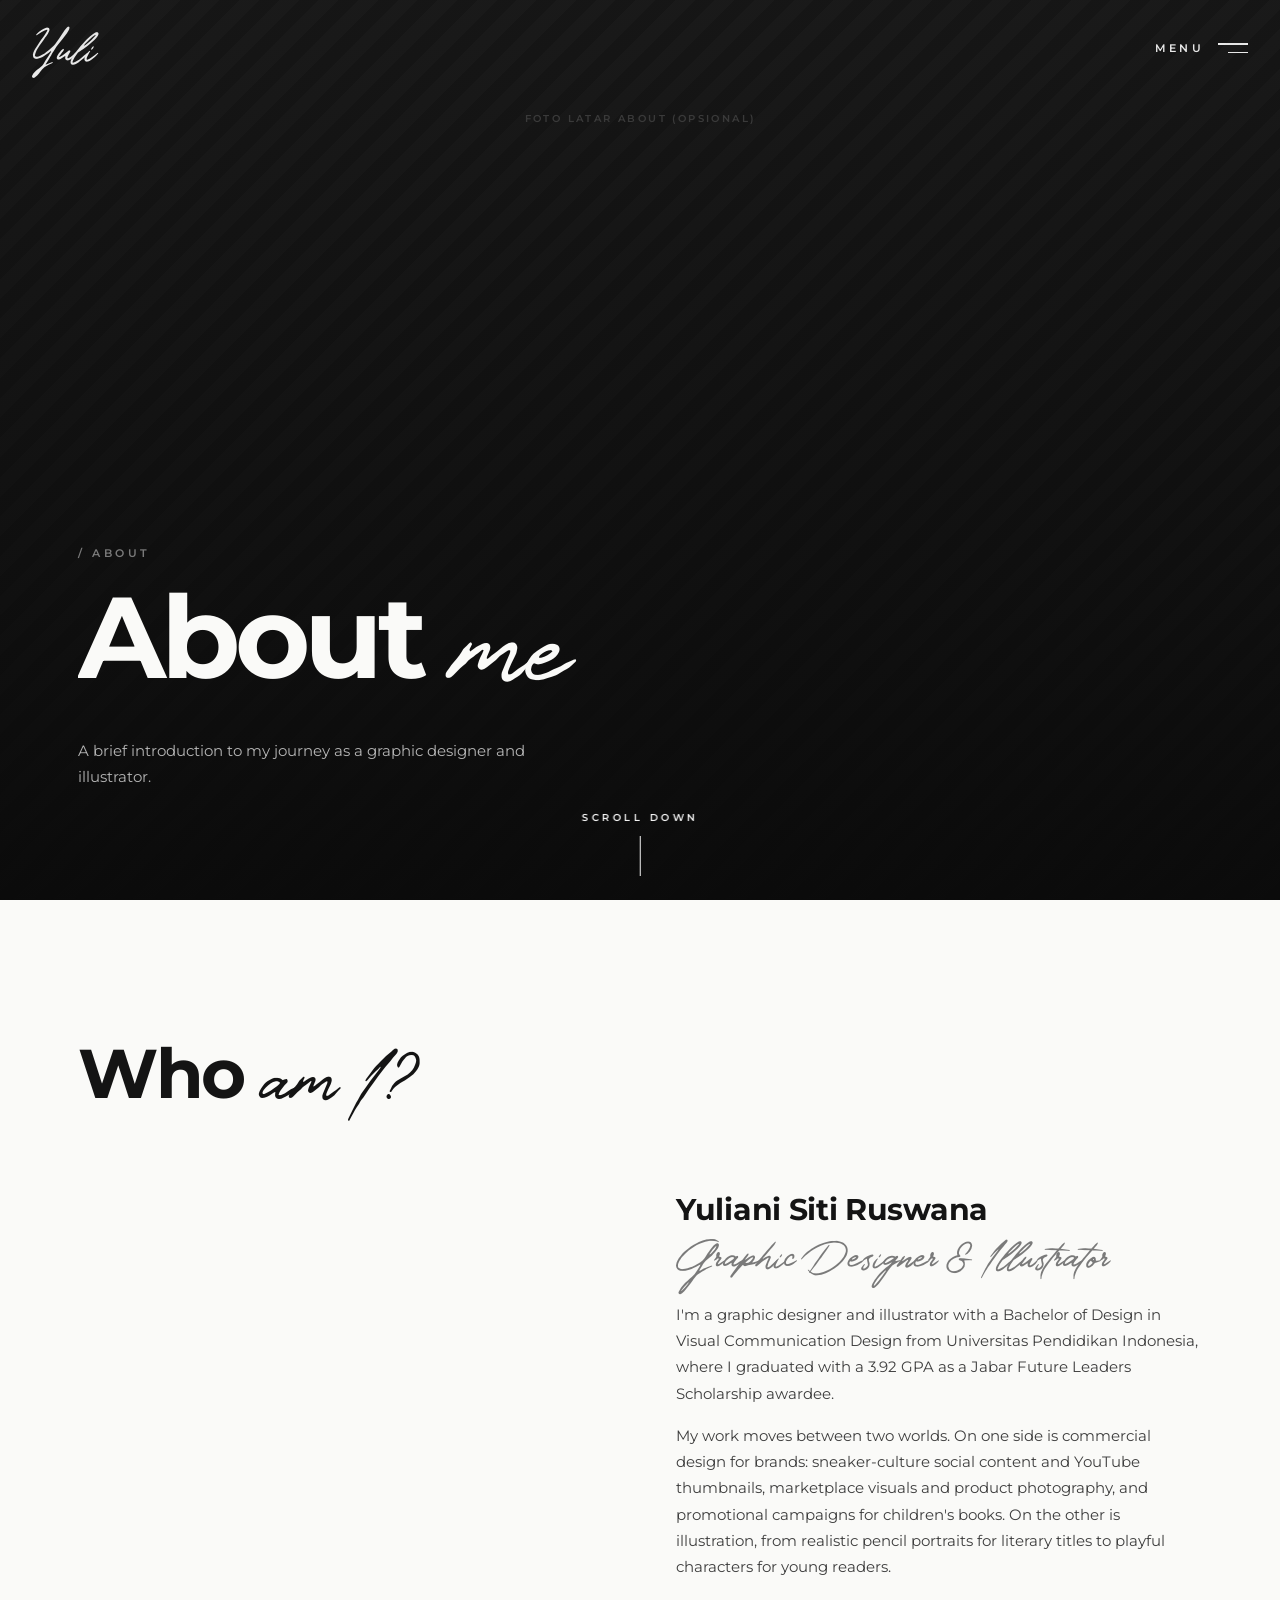
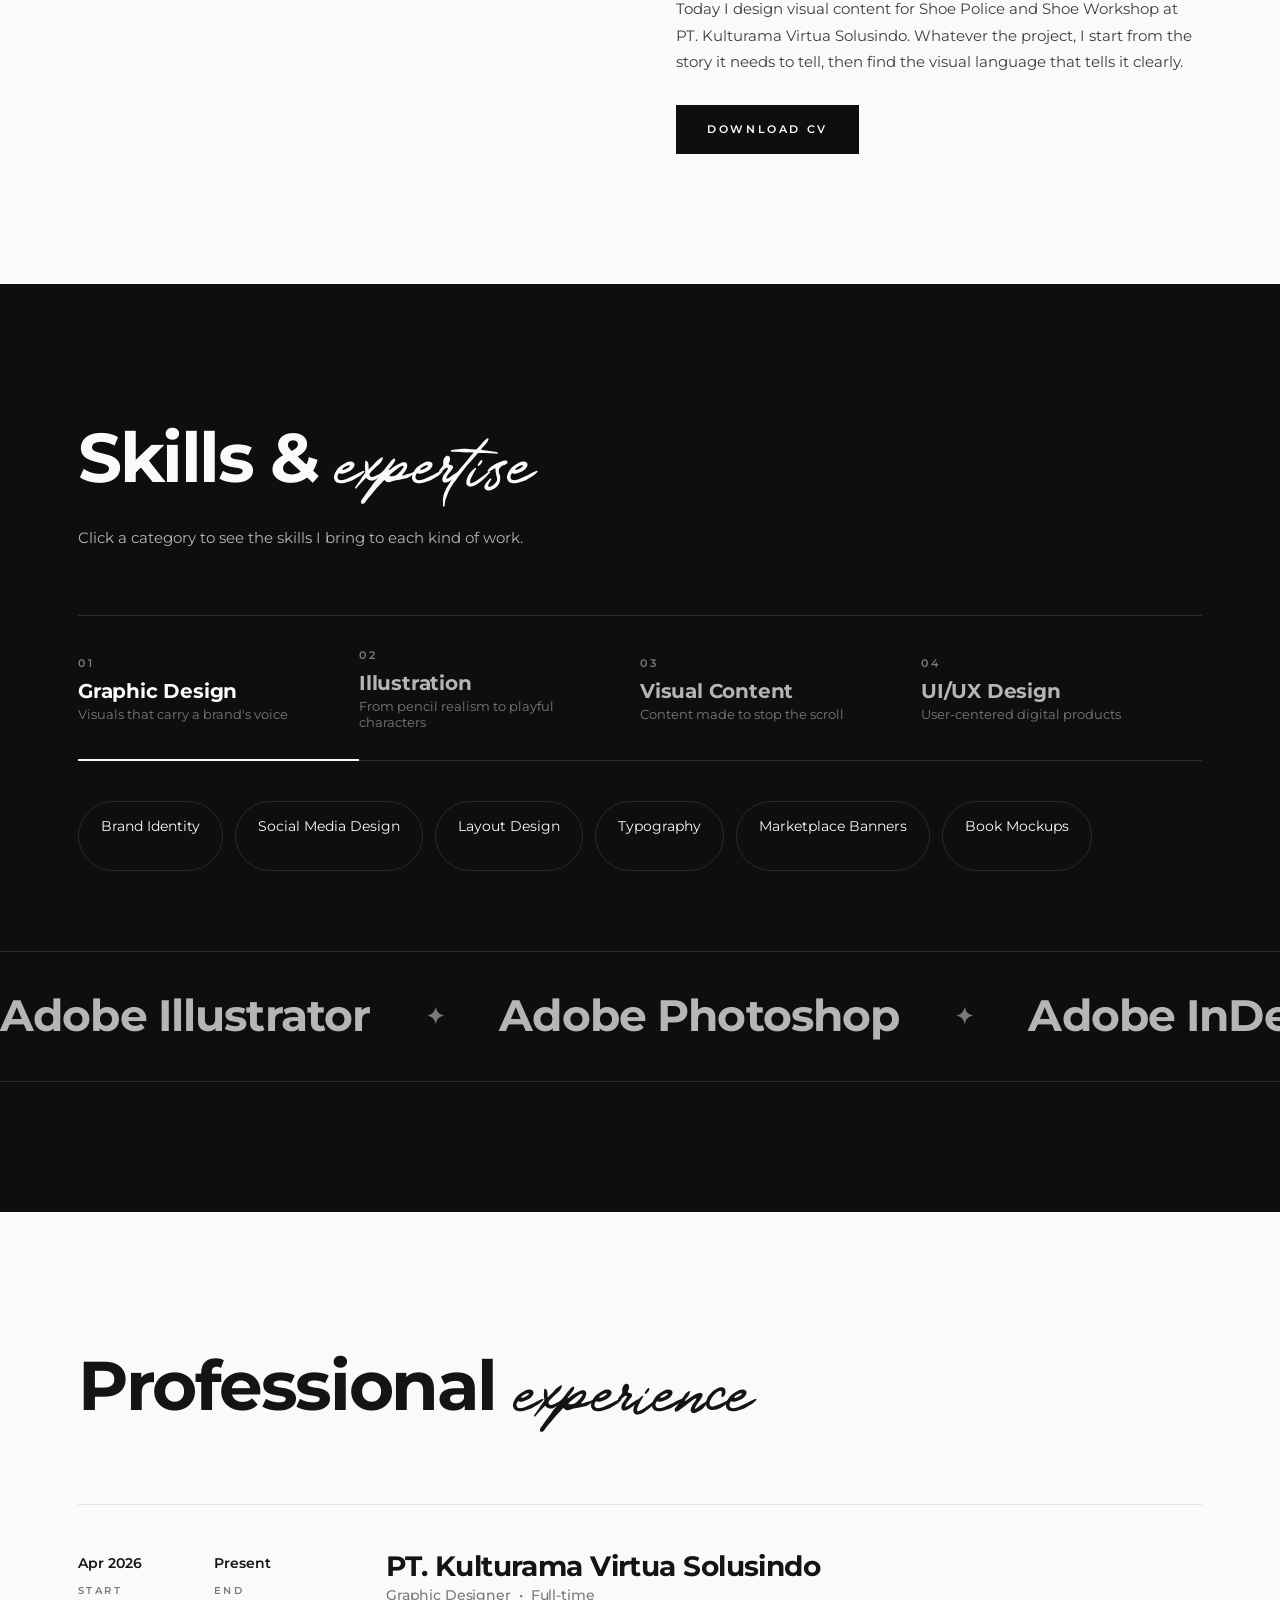
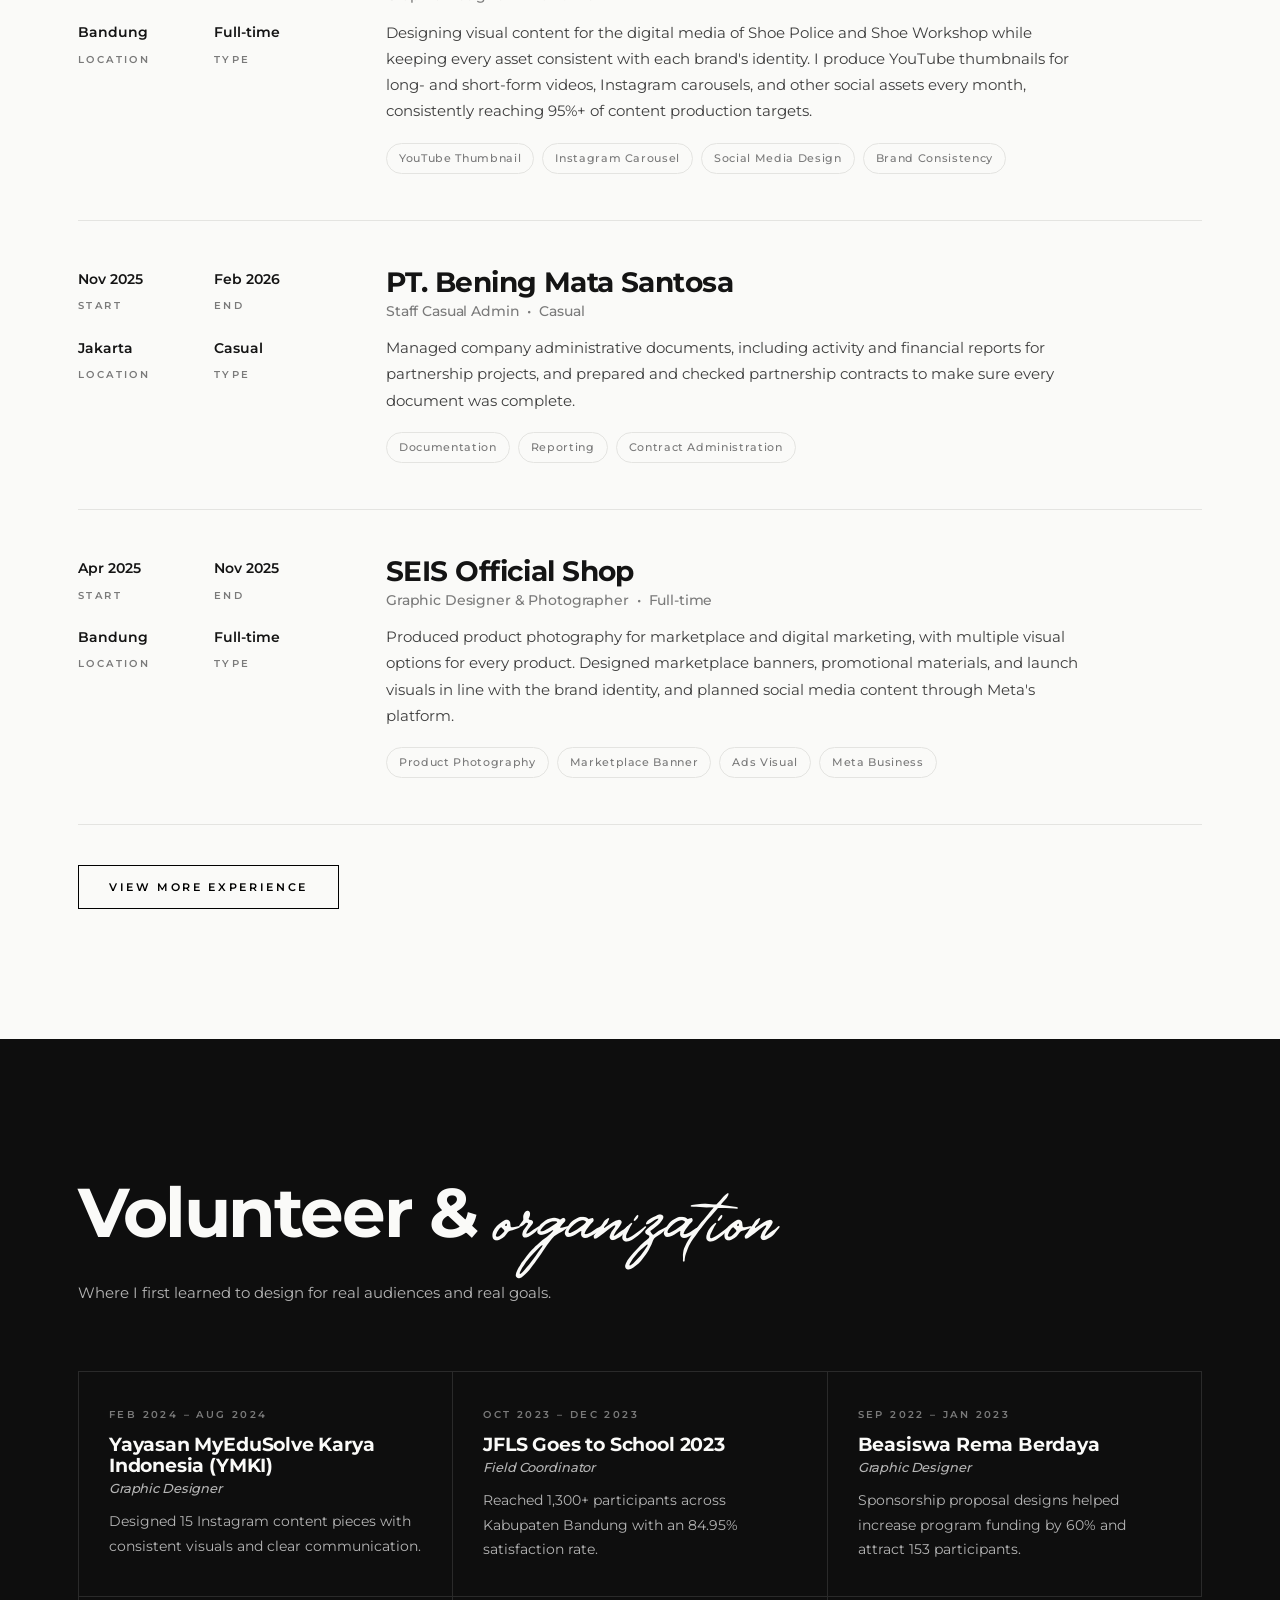
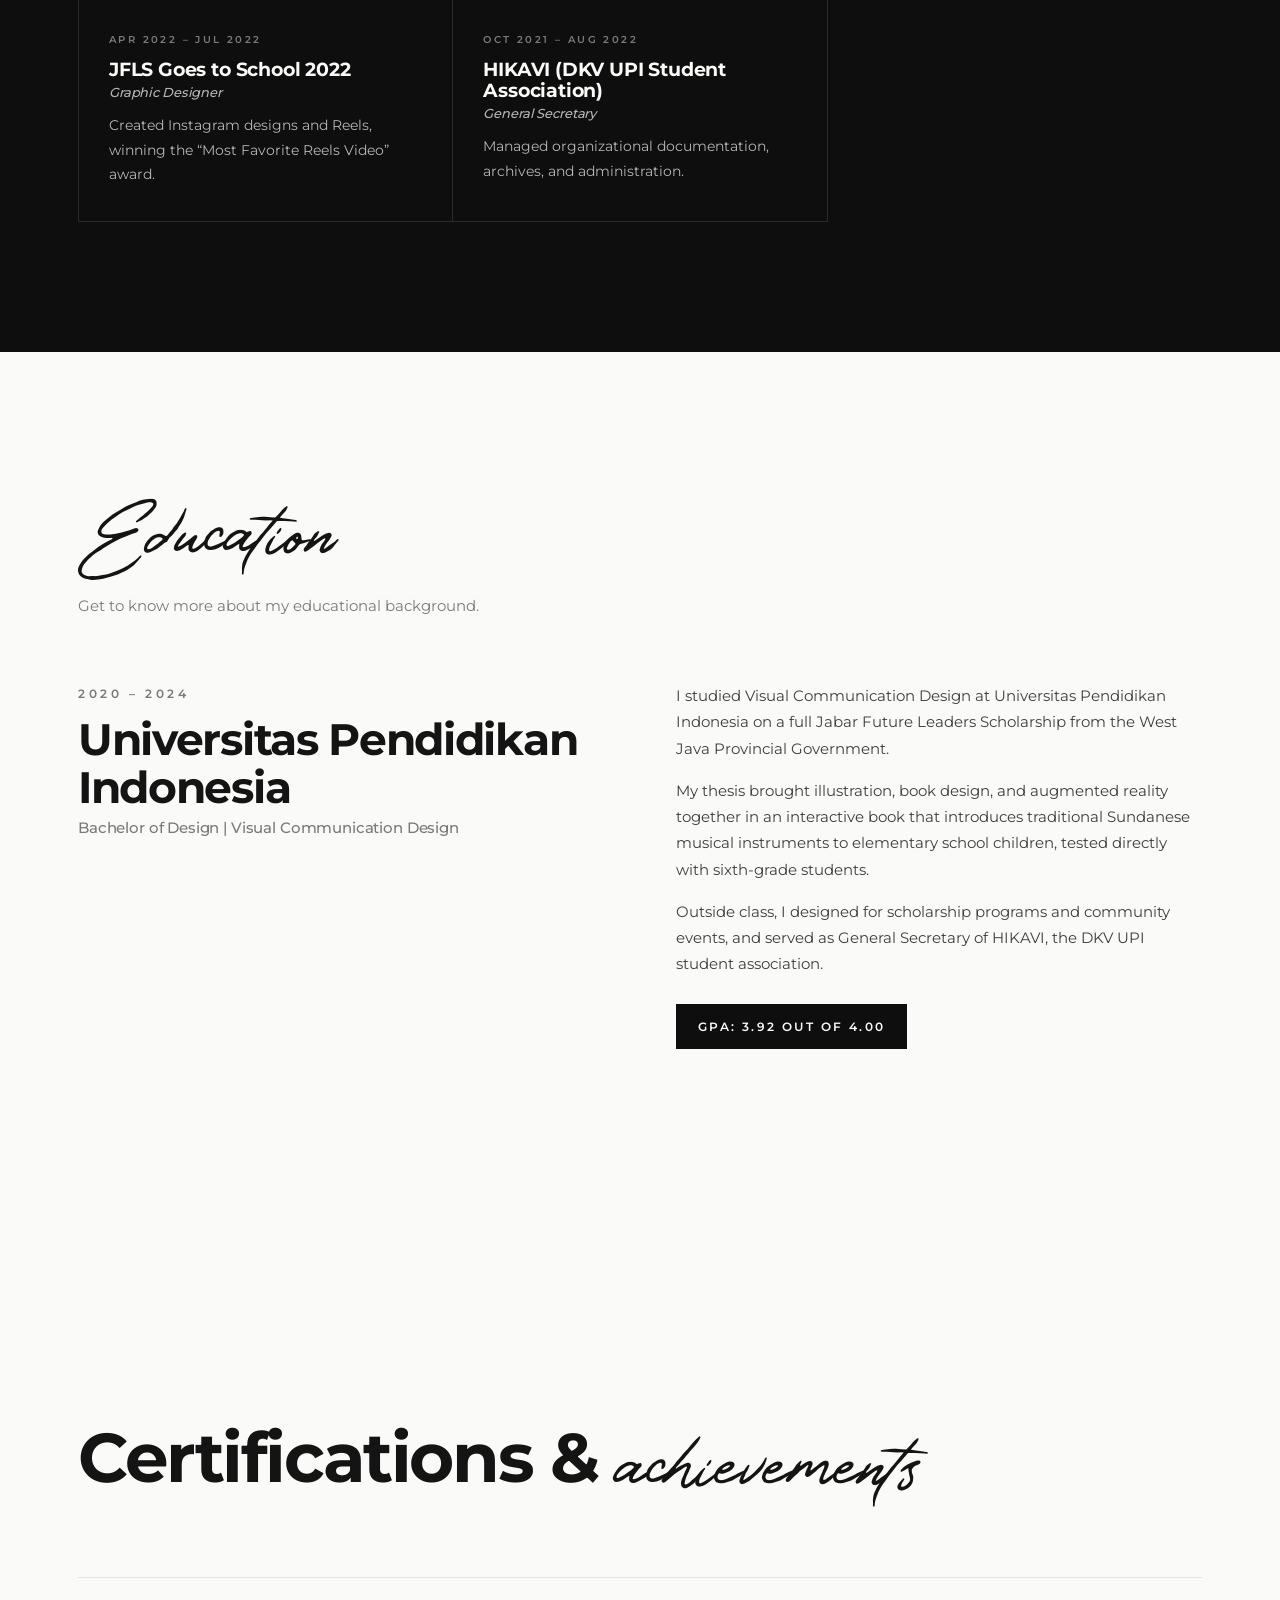
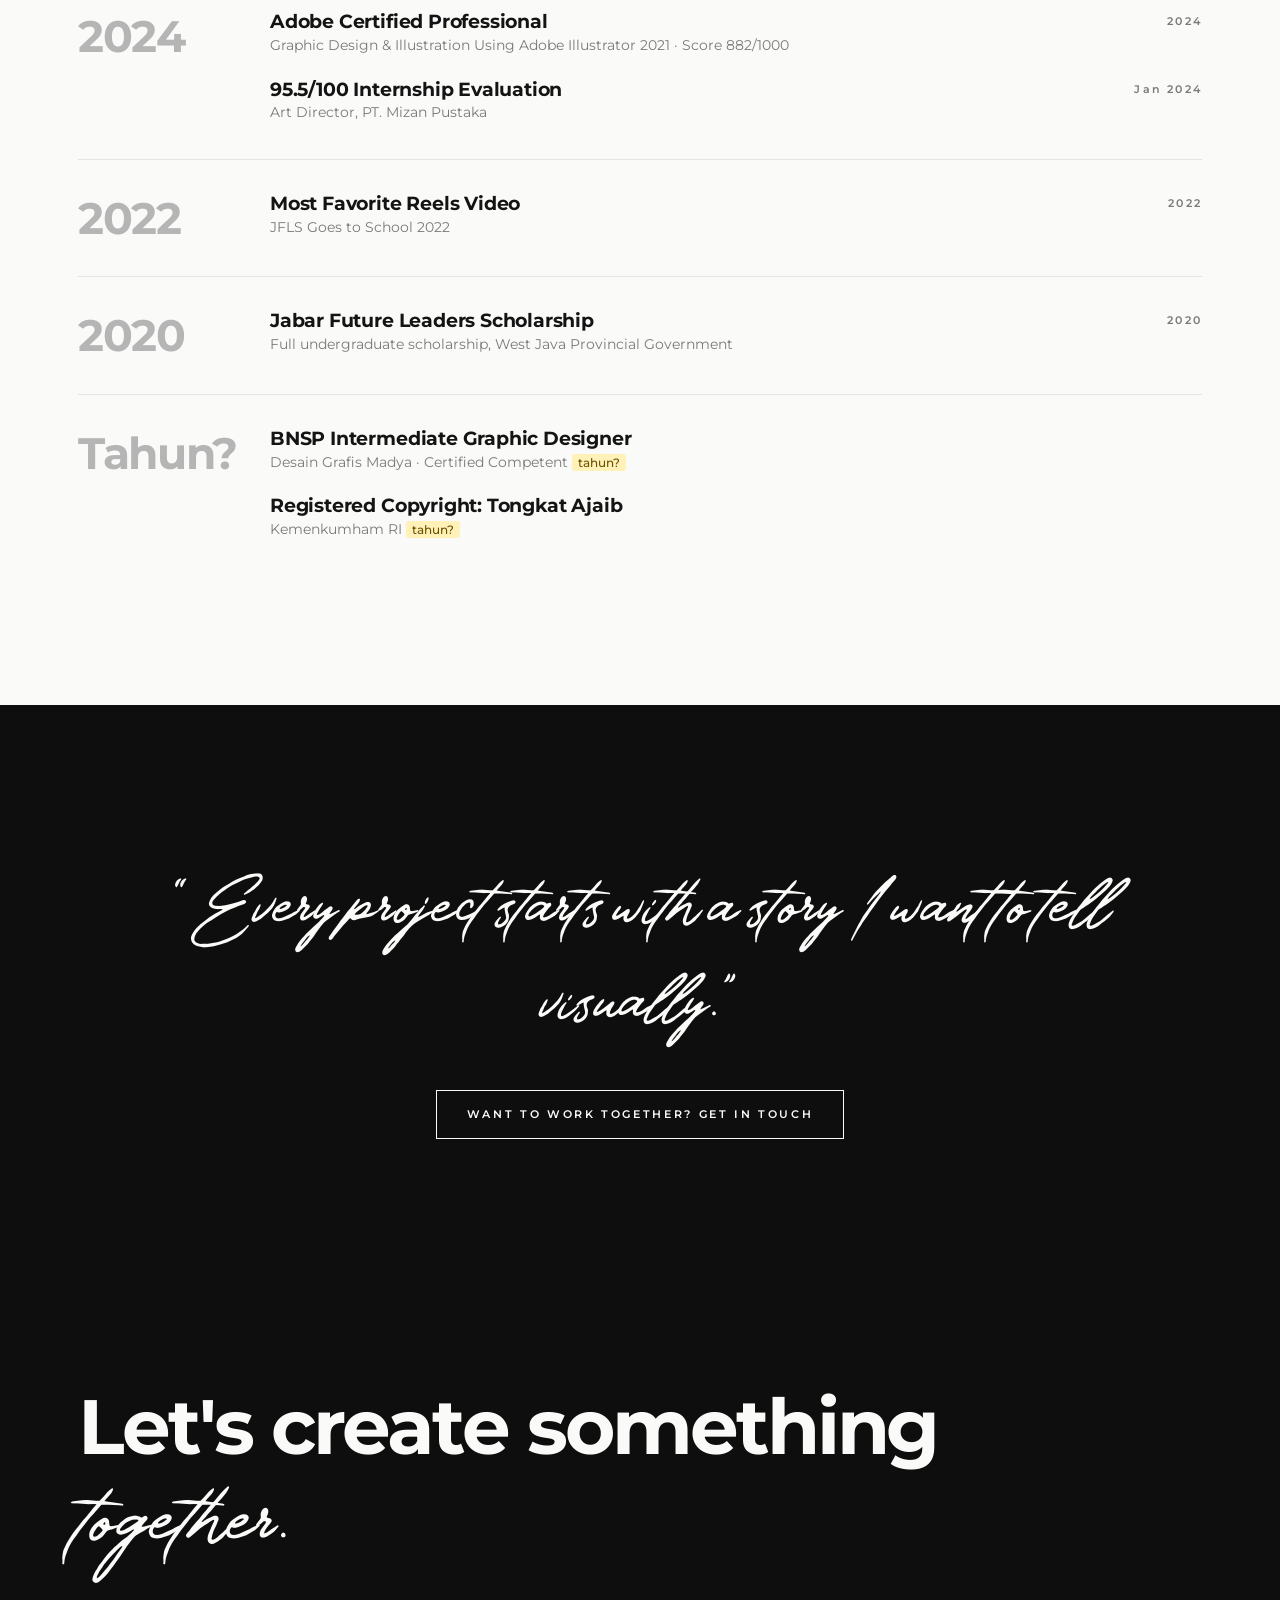
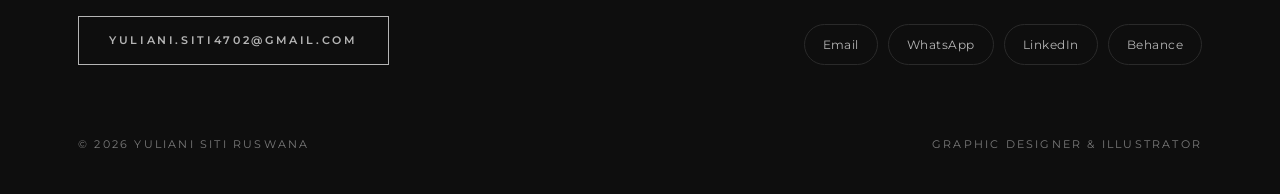
==== about.html @ 5644ead3 "Add files via upload" ====
<!doctype html>
<html lang="en">
<head>
<meta charset="utf-8">
<meta name="viewport" content="width=device-width, initial-scale=1">
<title>Yuliani Siti Ruswana | Portfolio</title>
<meta name="description" content="Portfolio of Yuliani Siti Ruswana, a graphic designer and illustrator based in Bandung, Indonesia.">
<link rel="stylesheet" href="assets/style.css">
</head>
<body data-page="about">
<div class="curtain" id="curtain"><span>Yuli</span></div>
<main id="app"></main>
<script src="assets/data.js"></script>
<script src="assets/main.js"></script>
</body>
</html>
---- assets/style.css ----
/* ================= FONT (disimpan di assets/fonts) ================= */
@font-face{font-family:'Handflair';src:url('fonts/Handflair.woff2') format('woff2');font-display:swap}
@font-face{font-family:'Montserrat';src:url('fonts/Montserrat-Light.woff2') format('woff2');font-weight:300;font-style:normal;font-display:swap}
@font-face{font-family:'Montserrat';src:url('fonts/Montserrat-Regular.woff2') format('woff2');font-weight:400;font-style:normal;font-display:swap}
@font-face{font-family:'Montserrat';src:url('fonts/Montserrat-Medium.woff2') format('woff2');font-weight:500;font-style:normal;font-display:swap}
@font-face{font-family:'Montserrat';src:url('fonts/Montserrat-SemiBold.woff2') format('woff2');font-weight:600;font-style:normal;font-display:swap}
@font-face{font-family:'Montserrat';src:url('fonts/Montserrat-Bold.woff2') format('woff2');font-weight:700;font-style:normal;font-display:swap}

:root{
  --black:#0E0E0E; --ink:#141414; --white:#FAFAF8; --paper:#FFFFFF;
  --gray:#7A7A7A; --gray-2:#B5B5B5; --line:#E4E4E1; --line-d:#2A2A2A;
  --script:'Handflair',cursive;
  --sans:'Montserrat',sans-serif;
  --ease:cubic-bezier(.22,.8,.24,1);
}
*{box-sizing:border-box;margin:0;padding:0}
html{scroll-behavior:smooth}
body{background:var(--white);color:var(--ink);font-family:var(--sans);font-weight:400;font-size:15px;line-height:1.75;-webkit-font-smoothing:antialiased;overflow-x:hidden}
img{display:block;max-width:100%}
a{color:inherit;text-decoration:none}
.wrap{max-width:1180px;margin:0 auto;padding:0 28px}
.script{font-family:var(--script);font-weight:400;letter-spacing:0;text-transform:none}
.eyebrow{font-size:11px;font-weight:600;letter-spacing:.32em;text-transform:uppercase;color:var(--gray)}
h1,h2,h3,h4{font-weight:700;line-height:1.1;letter-spacing:-.01em}
.note{background:#FFF1B8;color:#6B5200;font-style:normal;font-size:12px;padding:1px 6px;border-radius:3px;letter-spacing:0;text-transform:none;font-weight:500}

/* ============ PAGE CURTAIN (animasi pindah halaman) ============ */
.curtain{position:fixed;inset:0;background:var(--black);z-index:100;display:flex;align-items:center;justify-content:center;transform:translateY(0);transition:transform .8s var(--ease)}
.curtain span{font-family:var(--script);color:var(--white);font-size:110px;opacity:0;transform:translateY(20px);transition:.6s var(--ease)}
.curtain.show span{opacity:1;transform:none}
.curtain.up{transform:translateY(-100%)}
.curtain.down{transform:translateY(0);transition:transform .6s var(--ease)}
.curtain.reset{transform:translateY(100%);transition:none}

/* ============ HEADER & MENU ============ */
.top{position:fixed;top:0;left:0;right:0;z-index:50;display:flex;justify-content:space-between;align-items:center;padding:22px 32px;mix-blend-mode:difference;color:#fff;pointer-events:none}
.top>*{pointer-events:auto}
.logo{font-family:var(--script);font-size:52px;line-height:1}
.burger{display:flex;align-items:center;gap:14px;font-size:11px;font-weight:600;letter-spacing:.3em;text-transform:uppercase;cursor:pointer;background:none;border:0;color:inherit;font-family:var(--sans)}
.burger i{display:block;width:30px;height:10px;position:relative}
.burger i::before,.burger i::after{content:"";position:absolute;left:0;right:0;height:1.5px;background:currentColor;transition:.4s var(--ease)}
.burger i::before{top:0}.burger i::after{bottom:0;left:10px}
.burger:hover i::after{left:0}

.menu{position:fixed;inset:0;z-index:60;background:var(--black);color:var(--white);display:grid;grid-template-columns:1.2fr 1fr;clip-path:circle(0% at calc(100% - 60px) 40px);transition:clip-path .9s var(--ease);visibility:hidden}
.menu.open{clip-path:circle(150% at calc(100% - 60px) 40px);visibility:visible}
.menu .close{position:absolute;top:26px;right:32px;font-size:11px;font-weight:600;letter-spacing:.3em;text-transform:uppercase;background:none;border:0;color:var(--white);cursor:pointer;font-family:var(--sans)}
.menu nav{display:flex;flex-direction:column;justify-content:center;padding:0 8vw}
.menu nav a{font-size:clamp(44px,7vw,96px);font-weight:700;line-height:1.08;letter-spacing:-.03em;display:flex;align-items:baseline;gap:18px;opacity:0;transform:translateY(40px);transition:.6s var(--ease);color:var(--gray-2)}
.menu nav a small{font-size:12px;font-weight:500;letter-spacing:.2em;color:var(--gray)}
.menu nav a:hover,.menu nav a.active{color:var(--white)}
.menu nav a:hover .script-hover{opacity:1}
.menu.open nav a{opacity:1;transform:none}
.menu.open nav a:nth-child(1){transition-delay:.25s}.menu.open nav a:nth-child(2){transition-delay:.32s}
.menu.open nav a:nth-child(3){transition-delay:.39s}.menu.open nav a:nth-child(4){transition-delay:.46s}
.menu aside{border-left:1px solid var(--line-d);display:flex;flex-direction:column;justify-content:center;padding:0 6vw;gap:28px;opacity:0;transition:.6s .5s}
.menu.open aside{opacity:1}
.menu aside .script{font-size:80px;line-height:1}
.menu aside p{color:var(--gray-2);font-size:14px}
.menu aside .socials{display:flex;flex-wrap:wrap;gap:10px}

/* ============ BUTTONS & CHIPS ============ */
.btn{display:inline-flex;align-items:center;gap:10px;padding:14px 30px;border:1.5px solid currentColor;font-size:11px;font-weight:600;letter-spacing:.24em;text-transform:uppercase;position:relative;overflow:hidden;z-index:0;transition:color .45s var(--ease)}
.btn{--fill:var(--black);--fill-text:var(--white)}
.dark .btn,.btn.on-dark{--fill:var(--white);--fill-text:var(--black)}
.btn::before{content:"";position:absolute;inset:0;background:var(--fill);transform:translateY(101%);transition:transform .45s var(--ease);z-index:-1}
.btn:hover::before{transform:none}
.btn:hover{color:var(--fill-text)}
.btn.solid{background:var(--black);color:var(--white);border-color:var(--black);--fill:var(--white);--fill-text:var(--black)}
.chip{display:inline-block;font-size:11px;font-weight:500;letter-spacing:.06em;padding:5px 12px;border:1px solid var(--line);border-radius:30px;color:var(--gray)}
.dark .chip{border-color:var(--line-d);color:var(--gray-2)}
.pill{display:inline-flex;padding:9px 18px;border:1px solid var(--line-d);border-radius:40px;font-size:12px;letter-spacing:.04em;transition:.3s}
.pill:hover{background:var(--white);color:var(--black)}

/* ============ PLACEHOLDER FOTO ============ */
.ph{width:100%;height:100%;min-height:160px;display:flex;align-items:center;justify-content:center;text-align:center;padding:16px;font-size:10px;font-weight:600;letter-spacing:.24em;text-transform:uppercase;color:#8C8C8C;
  background:repeating-linear-gradient(-45deg,#EFEFEC 0 14px,#E8E8E5 14px 28px)}
.dark .ph,.ph.dark-ph{background:repeating-linear-gradient(-45deg,#1C1C1C 0 14px,#222 14px 28px);color:#5E5E5E}
.media{overflow:hidden;position:relative}
.media img{width:100%;height:100%;object-fit:cover;transition:transform 1.1s var(--ease)}
.media:hover img{transform:scale(1.05)}

/* ============ REVEAL ANIMATION ============ */
.reveal{opacity:0;transform:translateY(46px);transition:opacity 1s var(--ease),transform 1s var(--ease)}
.reveal.in{opacity:1;transform:none}
.reveal-img{clip-path:inset(0 0 100% 0);transition:clip-path 1.3s var(--ease)}
.reveal-img.in{clip-path:inset(0 0 0 0)}
.line-mask{display:block;overflow:hidden}
.line-mask>span{display:block;transform:translateY(105%);transition:transform 1.1s var(--ease)}
.in .line-mask>span,.line-mask.in>span{transform:none}

/* ============ HOME (fullpage) ============ */
body.home{height:100vh;overflow:hidden}
.snap{height:100vh;overflow-y:auto;scroll-snap-type:y mandatory;scroll-behavior:smooth}
.panel{height:100vh;min-height:560px;scroll-snap-align:start;position:relative;display:flex;align-items:center;overflow:hidden}
.panel.dark{background:var(--black);color:var(--white)}
.panel .bg{position:absolute;inset:0;z-index:0}
.panel .bg .ph{min-height:100%}
.panel .bg::after{content:"";position:absolute;inset:0;background:linear-gradient(90deg,rgba(10,10,10,.92) 0%,rgba(10,10,10,.55) 60%,rgba(10,10,10,.35) 100%)}
.panel .bg img{width:100%;height:100%;object-fit:cover;filter:grayscale(1);transform:scale(1.08);transition:transform 2.4s var(--ease)}
.panel.active .bg img{transform:scale(1)}
.panel .content{position:relative;z-index:2;width:100%}

.hero-grid{display:grid;grid-template-columns:1.15fr .85fr;gap:60px;align-items:center}
.hero .name{font-size:13px;font-weight:600;letter-spacing:.32em;text-transform:uppercase;color:var(--gray)}
.hero h1{font-size:clamp(46px,6.4vw,92px);letter-spacing:-.035em;margin:14px 0 6px}
.hero h1 .script{display:block;font-size:.95em;font-weight:400;letter-spacing:0;margin:-.08em 0 0 .06em;line-height:1.1}
.hero p{max-width:520px;color:#4A4A4A;margin:22px 0 34px}
.hero .actions{display:flex;flex-wrap:wrap;gap:14px}
.hero .portrait{aspect-ratio:4/5;max-height:72vh;justify-self:end;width:100%;max-width:440px;position:relative}
.hero .portrait .media{width:100%;height:100%;border-radius:220px 220px 0 0}
.hero .portrait img{filter:grayscale(1)}
.hero .portrait .tag{position:absolute;left:-36px;bottom:40px;background:var(--black);color:var(--white);padding:14px 20px;font-size:11px;letter-spacing:.2em;text-transform:uppercase;font-weight:600}
.hero .portrait .tag .script{display:block;font-size:30px;letter-spacing:0;text-transform:none;font-weight:400;line-height:1.1;font-size:40px}

.teaser h2{font-size:clamp(48px,7vw,104px);letter-spacing:-.04em}
.teaser h2 .script{font-weight:400;letter-spacing:0;font-size:1.3em}
.teaser p{max-width:440px;color:var(--gray-2);margin:18px 0 34px;font-size:16px}
.teaser .count{position:absolute;right:32px;bottom:40px;font-size:11px;letter-spacing:.3em;color:var(--gray-2);font-weight:600;z-index:2}

.contact-panel{text-align:center}
.contact-panel h2{font-size:clamp(46px,7vw,100px);letter-spacing:-.04em}
.contact-panel h2 .script{font-weight:400;letter-spacing:0;font-size:1.3em}
.contact-panel p{color:var(--gray-2);margin:12px auto 36px;max-width:460px}
.contact-panel .mail{font-size:clamp(18px,2.4vw,30px);font-weight:600;border-bottom:1.5px solid var(--white);padding-bottom:4px}
.contact-panel .socials{display:flex;flex-wrap:wrap;gap:12px;justify-content:center;margin-top:40px}
.contact-panel footer{position:absolute;bottom:26px;left:0;right:0;font-size:11px;letter-spacing:.2em;color:var(--gray)}

.dots{position:fixed;right:30px;top:50%;transform:translateY(-50%);z-index:40;display:flex;flex-direction:column;gap:16px;mix-blend-mode:difference}
.dots button{width:8px;height:8px;border-radius:50%;border:1.5px solid #fff;background:transparent;cursor:pointer;transition:.3s}
.dots button.on{background:#fff;transform:scale(1.3)}
.scroll-hint{position:fixed;left:50%;bottom:24px;transform:translateX(-50%);z-index:40;mix-blend-mode:difference;color:#fff;font-size:10px;letter-spacing:.35em;text-transform:uppercase;font-weight:600;display:flex;flex-direction:column;align-items:center;gap:10px;transition:opacity .4s}
.scroll-hint::after{content:"";width:1px;height:40px;background:#fff;animation:drip 1.8s infinite var(--ease);transform-origin:top}
@keyframes drip{0%{transform:scaleY(0)}50%{transform:scaleY(1);transform-origin:top}51%{transform-origin:bottom}100%{transform:scaleY(0);transform-origin:bottom}}

/* ============ PAGE HERO (About / Projects) ============ */
.page-hero{height:100vh;min-height:560px;position:relative;display:flex;align-items:flex-end;padding-bottom:110px;background:var(--black);color:var(--white);overflow:hidden}
.page-hero .bg{position:absolute;inset:0}
.page-hero .bg::after{content:"";position:absolute;inset:0;background:linear-gradient(0deg,rgba(10,10,10,.95),rgba(10,10,10,.35))}
.panel .bg .media,.page-hero .bg .media{height:100%}
.page-hero .bg .ph{min-height:100%;align-items:flex-start;padding-top:110px}
.panel .bg .ph{align-items:flex-start;justify-content:flex-end;padding:100px 80px 0 0}
.page-hero .bg img{width:100%;height:100%;object-fit:cover;filter:grayscale(1)}
.page-hero .content{position:relative;z-index:2;width:100%}
.page-hero h1{font-size:clamp(56px,9vw,140px);letter-spacing:-.045em}
.page-hero h1 .script{font-weight:400;letter-spacing:0;font-size:1.3em}
.page-hero p{color:var(--gray-2);max-width:460px;margin-top:10px}
.page-hero .scroll-hint{position:absolute}

/* ============ SECTIONS ============ */
.sec{padding:130px 0}
.sec.dark{background:var(--black);color:var(--white)}
.sec-title{margin-bottom:64px}
.sec-title h2{font-size:clamp(40px,5.4vw,76px);letter-spacing:-.035em}
.sec-title h2 .script{font-weight:400;letter-spacing:0;font-size:1.3em}
.sec-title p{color:var(--gray);max-width:520px;margin-top:12px}
.sec.dark .sec-title p{color:var(--gray-2)}

/* Who am I */
.who{display:grid;grid-template-columns:1fr 1fr;gap:72px;align-items:center}
.who .stack{position:relative;height:560px}
.who .stack .media{position:absolute;box-shadow:0 30px 60px rgba(0,0,0,.12)}
.who .stack .media img{filter:grayscale(1)}
.who .stack .m1{width:58%;height:70%;left:0;top:0}
.who .stack .m2{width:50%;height:56%;right:0;top:18%;z-index:2}
.who .stack .m3{width:44%;height:40%;left:14%;bottom:0;z-index:3}
.who h3{font-size:30px;margin-bottom:6px}
.who .script-sub{font-family:var(--script);font-size:48px;color:var(--gray);line-height:1;margin-bottom:22px}
.who p{color:#3E3E3E;margin-bottom:16px}

/* Skills */
.skill-tabs{display:grid;grid-template-columns:repeat(4,1fr);border-top:1px solid var(--line-d)}
.skill-tab{padding:30px 26px 30px 0;cursor:pointer;border-bottom:1px solid var(--line-d);position:relative;background:none;border-left:0;border-right:0;border-top:0;color:inherit;text-align:left;font-family:var(--sans)}
.skill-tab::after{content:"";position:absolute;left:0;bottom:-1px;height:2px;width:0;background:var(--white);transition:width .6s var(--ease)}
.skill-tab.on::after{width:100%}
.skill-tab .num{font-size:11px;letter-spacing:.24em;color:var(--gray);font-weight:600}
.skill-tab h3{font-size:20px;margin:10px 0 4px;color:var(--gray-2);transition:.3s}
.skill-tab.on h3,.skill-tab:hover h3{color:var(--white)}
.skill-tab p{font-size:13px;color:var(--gray)}
.skill-items{display:flex;flex-wrap:wrap;gap:12px;padding:40px 0 10px;min-height:120px}
.skill-items span{padding:12px 22px;border:1px solid var(--line-d);border-radius:40px;font-size:14px;opacity:0;transform:translateY(16px);animation:pop .6s var(--ease) forwards}
@keyframes pop{to{opacity:1;transform:none}}
.marquee{overflow:hidden;border-top:1px solid var(--line-d);border-bottom:1px solid var(--line-d);margin-top:70px;padding:26px 0}
.marquee .track{display:flex;gap:56px;width:max-content;animation:slide 32s linear infinite}
.marquee .track span{font-size:clamp(26px,3.4vw,46px);font-weight:700;letter-spacing:-.02em;white-space:nowrap;color:var(--gray-2);display:flex;align-items:center;gap:56px}
.marquee .track span::after{content:"✦";font-size:.5em;color:var(--gray)}
.marquee:hover .track{animation-play-state:paused}
@keyframes slide{to{transform:translateX(-50%)}}

/* Experience */
.exp{border-top:1px solid var(--line)}
.exp-item{display:grid;grid-template-columns:260px 1fr;gap:48px;padding:46px 0;border-bottom:1px solid var(--line)}
.exp-item .info{display:grid;grid-template-columns:1fr 1fr;gap:18px 12px;align-content:start}
.exp-item .info div b{display:block;font-size:14px;font-weight:600}
.exp-item .info div small{font-size:10px;letter-spacing:.24em;text-transform:uppercase;color:var(--gray);font-weight:600}
.exp-item h3{font-size:28px;letter-spacing:-.02em}
.exp-item h4{font-size:14px;font-weight:500;color:var(--gray);margin:6px 0 16px}
.exp-item h4 span{margin:0 8px}
.exp-item p{color:#3E3E3E;max-width:700px;margin-bottom:18px}
.exp-item .chips{display:flex;flex-wrap:wrap;gap:8px}
.exp-item.hidden{display:none}
.more-btn{margin-top:40px}

.vol{display:grid;grid-template-columns:repeat(auto-fill,minmax(300px,1fr));padding:1px 0 0 1px}
.vol-item{background:var(--black);padding:34px 30px;transition:background .4s;border:1px solid var(--line-d);margin:-1px 0 0 -1px}
.vol-item:hover{background:#181818}
.vol-item .date{font-size:10px;letter-spacing:.24em;text-transform:uppercase;color:var(--gray);font-weight:600}
.vol-item h3{font-size:19px;margin:12px 0 4px}
.vol-item h4{font-size:13px;font-weight:500;color:var(--gray-2);margin-bottom:14px;font-style:italic}
.vol-item p{font-size:14px;color:var(--gray-2)}

/* Education */
.edu{display:grid;grid-template-columns:1fr 1fr;gap:72px}
.edu .years{font-size:12px;letter-spacing:.3em;font-weight:600;color:var(--gray)}
.edu h3{font-size:clamp(30px,3.4vw,46px);letter-spacing:-.03em;margin:12px 0 8px}
.edu h4{font-size:15px;font-weight:500;color:var(--gray);margin-bottom:28px}
.edu .photos{display:grid;grid-template-columns:1fr 1fr;grid-template-rows:200px 200px;gap:12px;margin-top:36px}
.edu .photos .media:first-child{grid-row:span 2}
.edu .photos img{filter:grayscale(1)}
.edu p{color:#3E3E3E;margin-bottom:16px}
.edu .gpa{display:inline-block;margin-top:10px;padding:12px 22px;background:var(--black);color:var(--white);font-size:12px;letter-spacing:.2em;font-weight:600;text-transform:uppercase}

/* Achievements */
.ach-year{display:grid;grid-template-columns:160px 1fr;gap:32px;border-top:1px solid var(--line);padding:34px 0}
.ach-year>h3{font-size:44px;letter-spacing:-.03em;color:var(--gray-2)}
.ach-list{display:grid;gap:22px}
.ach{display:flex;justify-content:space-between;gap:24px}
.ach h4{font-size:19px}
.ach p{font-size:14px;color:var(--gray)}
.ach .d{font-size:11px;letter-spacing:.2em;color:var(--gray);font-weight:600;white-space:nowrap}

/* Quote / CTA */
.quote{text-align:center;padding:150px 0}
.quote blockquote{font-family:var(--script);font-size:clamp(46px,6.4vw,96px);line-height:1.15;max-width:1000px;margin:0 auto 46px}

/* ============ PROJECTS PAGE ============ */
.highlight{display:grid;grid-template-columns:1.25fr 1fr;gap:64px;align-items:center}
.highlight .imgs{display:grid;grid-template-columns:2fr 1fr;grid-template-rows:240px 240px;gap:12px}
.highlight .imgs .media:first-child{grid-row:span 2}
.highlight h3{font-size:clamp(34px,4vw,56px);letter-spacing:-.03em;margin:10px 0 18px}
.highlight p{color:#3E3E3E;margin-bottom:22px}
.highlight .chips{display:flex;flex-wrap:wrap;gap:8px;margin-bottom:30px}

.filters{display:flex;flex-wrap:wrap;gap:10px;margin-bottom:46px}
.filters button{font-family:var(--sans);padding:11px 22px;border:1px solid var(--line);background:none;border-radius:40px;font-size:12px;font-weight:500;letter-spacing:.06em;cursor:pointer;transition:.3s;color:var(--ink)}
.filters button:hover{border-color:var(--ink)}
.filters button.on{background:var(--black);color:var(--white);border-color:var(--black)}

.grid{display:grid;grid-template-columns:repeat(3,1fr);gap:46px 28px}
.card{display:block;transition:opacity .4s,transform .5s var(--ease)}
.card.out{display:none}
.card .media{aspect-ratio:4/3;margin-bottom:18px}
.card .media .ph{min-height:100%}
.card .meta{display:flex;justify-content:space-between;font-size:10px;letter-spacing:.24em;text-transform:uppercase;color:var(--gray);font-weight:600}
.card h3{font-size:22px;margin:8px 0 8px;letter-spacing:-.02em;display:flex;justify-content:space-between;gap:10px}
.card h3 .arrow{transition:transform .4s var(--ease)}
.card:hover h3 .arrow{transform:translate(4px,-4px)}
.card p{font-size:14px;color:var(--gray);margin-bottom:14px}
.card .chips{display:flex;flex-wrap:wrap;gap:6px}

/* ============ PROJECT DETAIL ============ */
.pd-hero{padding:170px 0 70px}
.pd-hero .back{font-size:11px;letter-spacing:.24em;text-transform:uppercase;font-weight:600;color:var(--gray);display:inline-flex;gap:10px;margin-bottom:40px}
.pd-hero .back:hover{color:var(--ink)}
.pd-hero h1{font-size:clamp(48px,8vw,120px);letter-spacing:-.045em}
.pd-hero .sub{display:flex;flex-wrap:wrap;gap:10px;margin-top:28px}
.pd-hero .intro{max-width:760px;color:#3E3E3E;font-size:17px;margin-top:34px}
.pd-cover{aspect-ratio:16/8}
.pd-cover .ph{min-height:100%}
.pd-cols{display:grid;grid-template-columns:1fr 1fr;gap:72px}
.pd-cols h2,.pd-kv h2{font-family:var(--script);font-weight:400;font-size:72px;letter-spacing:0;margin-bottom:22px;line-height:1}
.pd-cols ol{list-style:none;counter-reset:n}
.pd-cols li{counter-increment:n;padding:20px 0 20px 54px;border-top:1px solid var(--line);position:relative;color:#3E3E3E}
.pd-cols li::before{content:"0" counter(n);position:absolute;left:0;top:21px;font-size:12px;font-weight:700;letter-spacing:.14em;color:var(--ink)}
.pd-kv{display:grid;grid-template-columns:1fr 1.4fr;gap:72px;align-items:start}
.pd-kv p{color:var(--gray-2);font-size:17px}
.pd-tools{display:flex;flex-wrap:wrap;gap:10px;margin-top:30px}
.pd-gallery{display:grid;grid-template-columns:repeat(2,1fr);gap:16px}
.pd-gallery .media{aspect-ratio:4/3}
.pd-gallery .media:nth-child(3n+1){grid-column:span 2;aspect-ratio:16/8}
.pd-gallery .ph{min-height:100%}
.pd-next{display:grid;grid-template-columns:1fr 1fr;border-top:1px solid var(--line)}
.pd-next a{padding:60px 0;display:block}
.pd-next a:last-child{text-align:right;border-left:1px solid var(--line);padding-left:30px}
.pd-next small{font-size:10px;letter-spacing:.28em;text-transform:uppercase;font-weight:600;color:var(--gray)}
.pd-next h3{font-size:clamp(26px,3.6vw,48px);letter-spacing:-.03em;margin-top:8px;transition:.4s var(--ease)}
.pd-next a:hover h3{transform:translateX(6px)}
.pd-next a:first-child:hover h3{transform:translateX(-6px)}

/* footer biasa */
.foot{background:var(--black);color:var(--gray-2);padding:100px 0 40px}
.foot .big{font-size:clamp(40px,6vw,88px);font-weight:700;letter-spacing:-.04em;color:var(--white);line-height:1}
.foot .big .script{font-weight:400;letter-spacing:0;font-size:1.3em}
.foot .row{display:flex;flex-wrap:wrap;justify-content:space-between;gap:30px;margin-top:50px;align-items:flex-end}
.foot .socials{display:flex;flex-wrap:wrap;gap:10px}
.foot .copy{margin-top:70px;font-size:11px;letter-spacing:.2em;color:var(--gray);display:flex;justify-content:space-between;flex-wrap:wrap;gap:10px}

/* ============ RESPONSIVE ============ */
@media (max-width:960px){
  .hero-grid,.who,.edu,.highlight,.pd-cols,.pd-kv{grid-template-columns:1fr;gap:44px}
  .hero .portrait{justify-self:start;max-width:320px;max-height:46vh}
  .hero .portrait .tag{left:auto;right:-10px}
  .skill-tabs{grid-template-columns:1fr 1fr}
  .grid{grid-template-columns:1fr 1fr}
  .exp-item{grid-template-columns:1fr;gap:22px}
  .menu{grid-template-columns:1fr}
  .menu aside{display:none}
  .who .stack{height:440px}
}
@media (max-width:640px){
  .wrap{padding:0 20px}
  .top{padding:18px 20px}
  .sec{padding:90px 0}
  .grid{grid-template-columns:1fr}
  .hero-grid{gap:28px}
  .hero .portrait{display:none}
  .dots{display:none}
  .skill-tab{padding-right:12px}
  .ach-year{grid-template-columns:1fr;gap:10px}
  .ach{flex-direction:column;gap:2px}
  .pd-gallery{grid-template-columns:1fr}
  .pd-gallery .media:nth-child(3n+1){grid-column:auto;aspect-ratio:4/3}
  .pd-next{grid-template-columns:1fr}
  .pd-next a:last-child{border-left:0;border-top:1px solid var(--line);padding-left:0}
  .highlight .imgs{grid-template-rows:160px 160px}
  .edu .photos{grid-template-rows:140px 140px}
}
@media (prefers-reduced-motion:reduce){
  *{animation:none!important;transition:none!important}
  .reveal,.reveal-img,.line-mask>span{opacity:1;transform:none;clip-path:none}
}
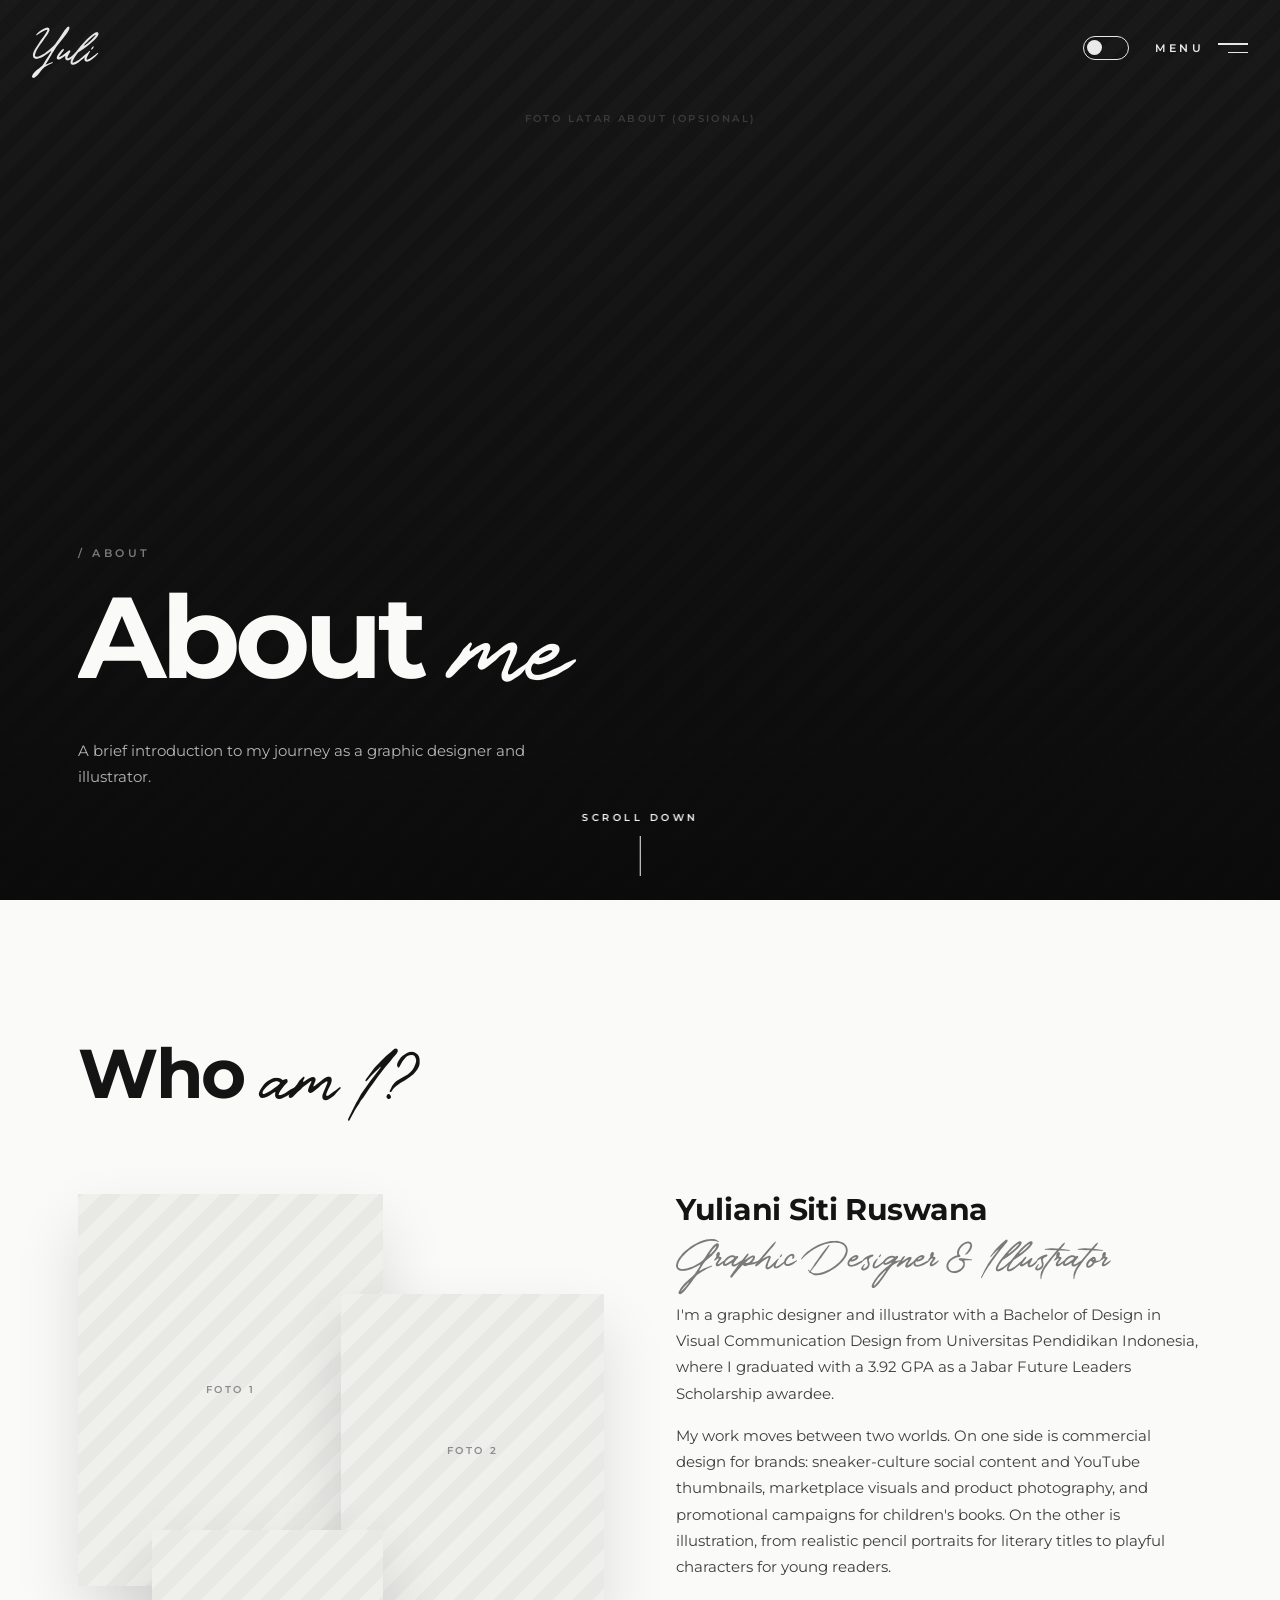
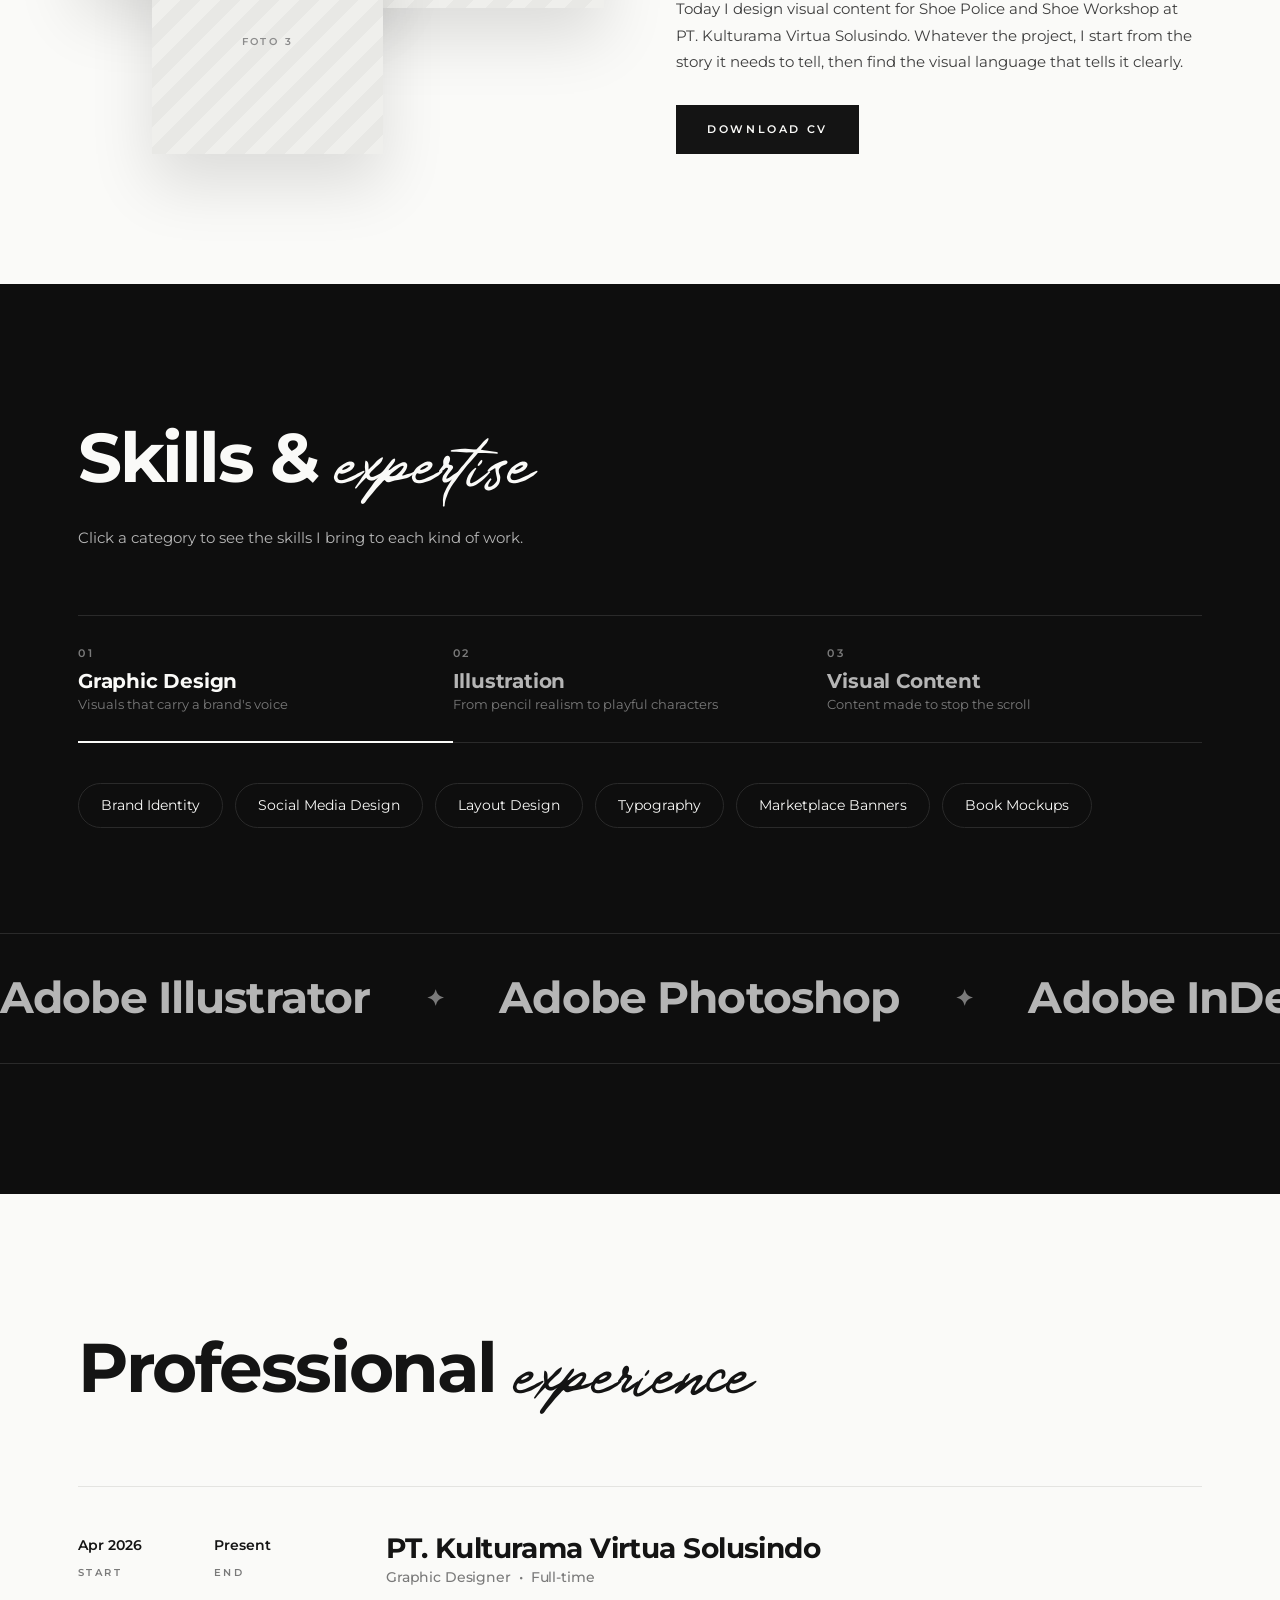
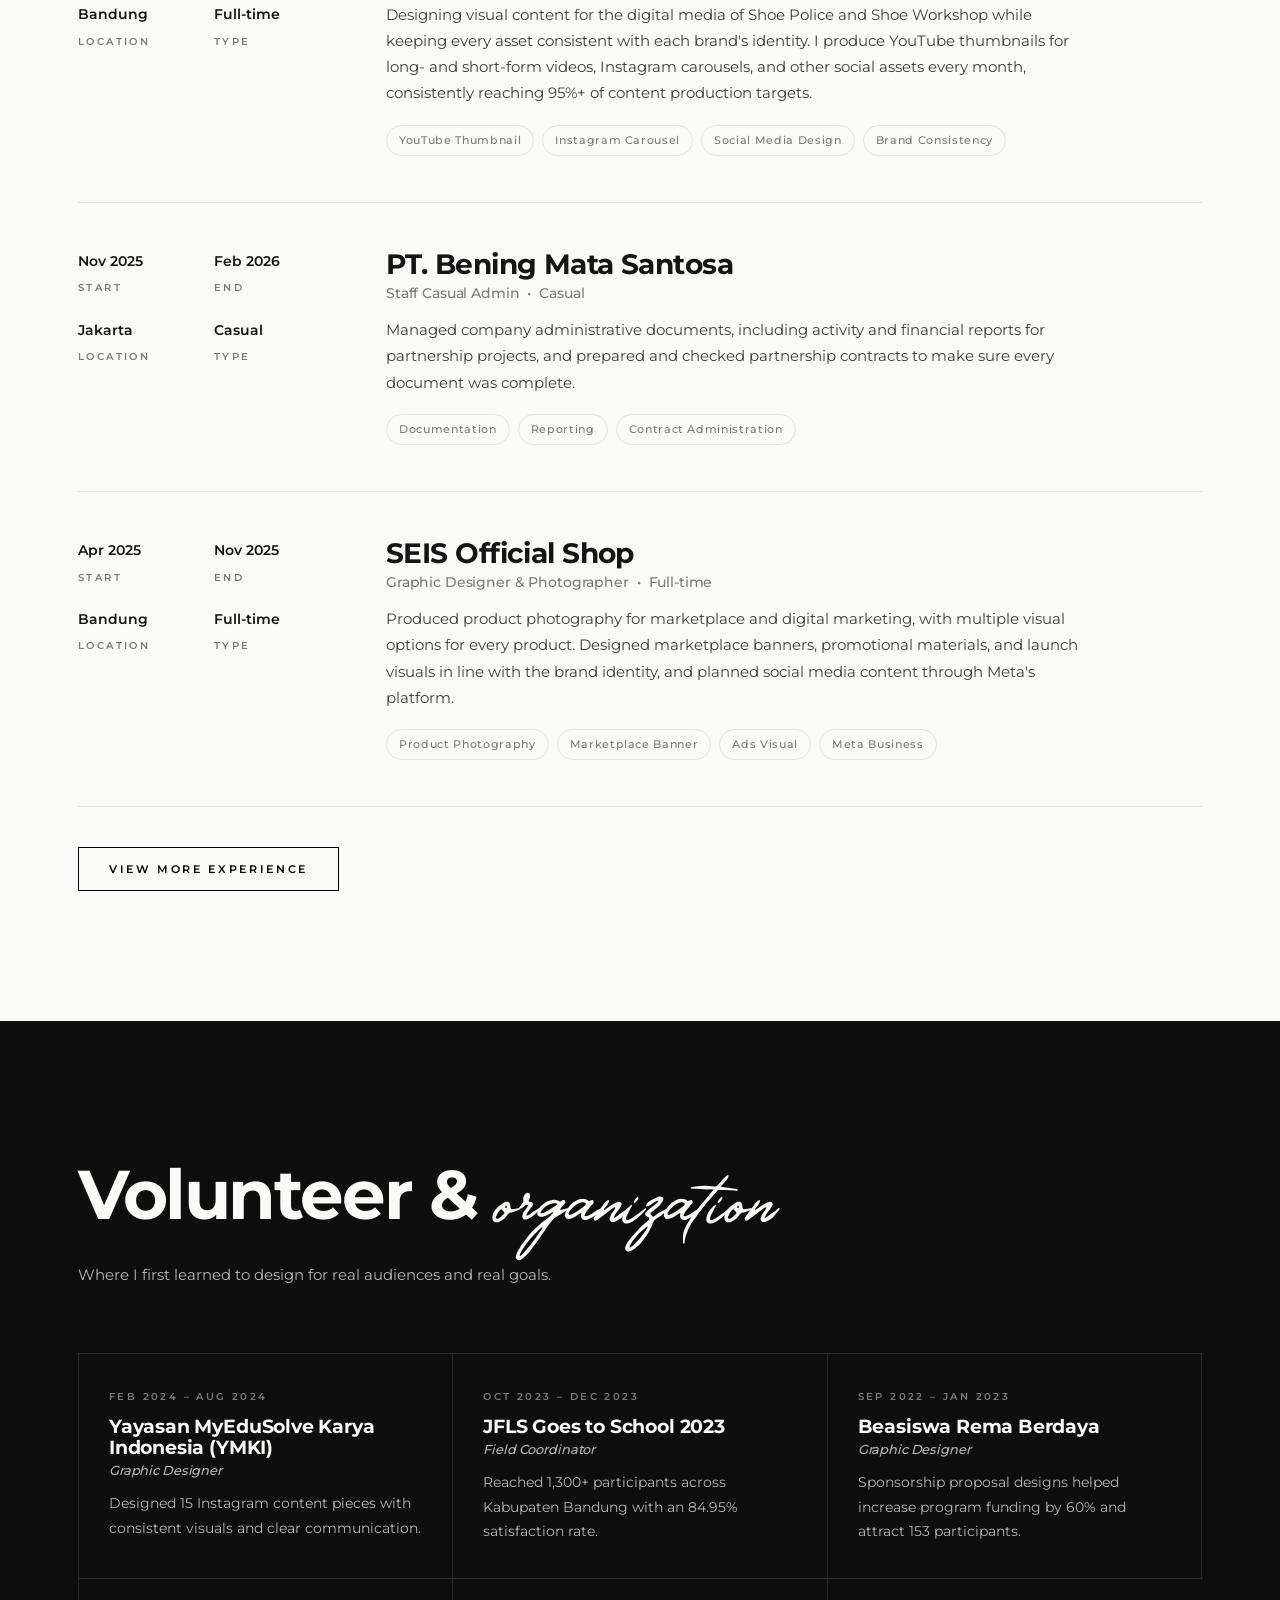
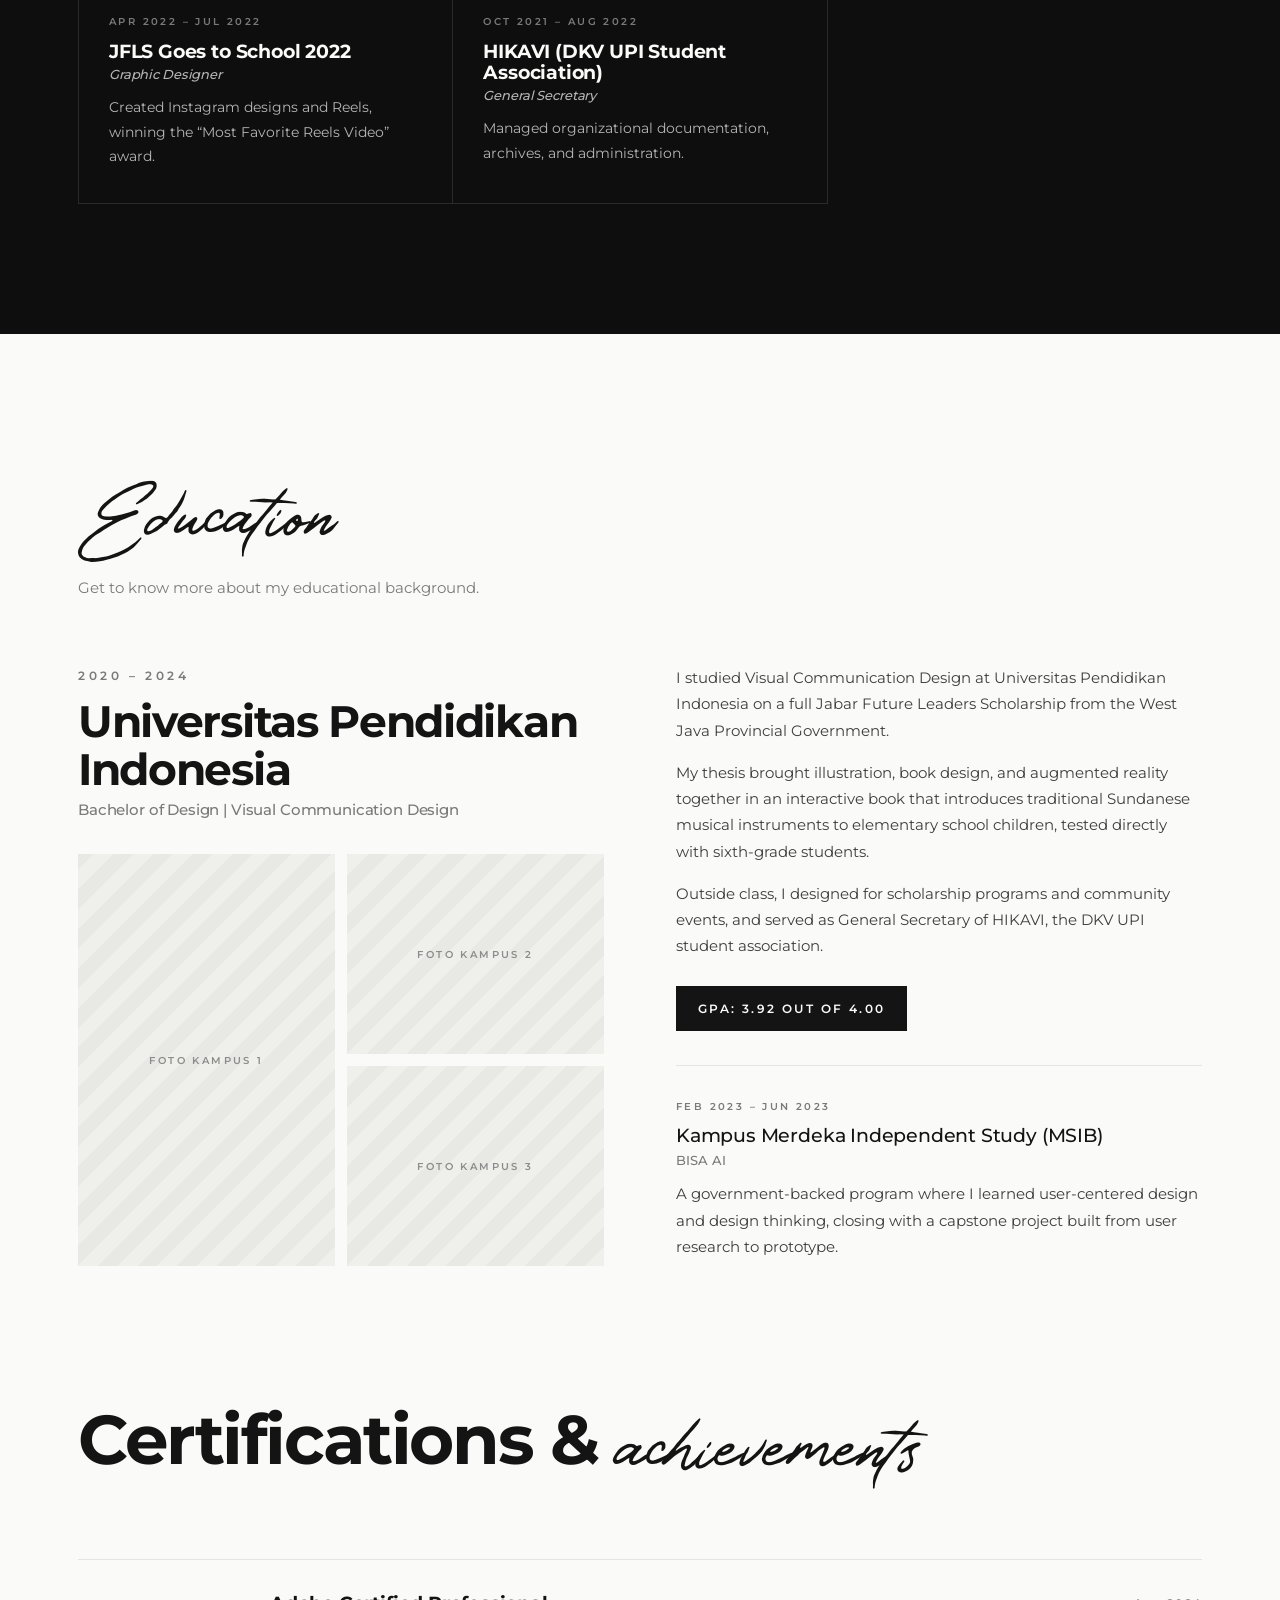
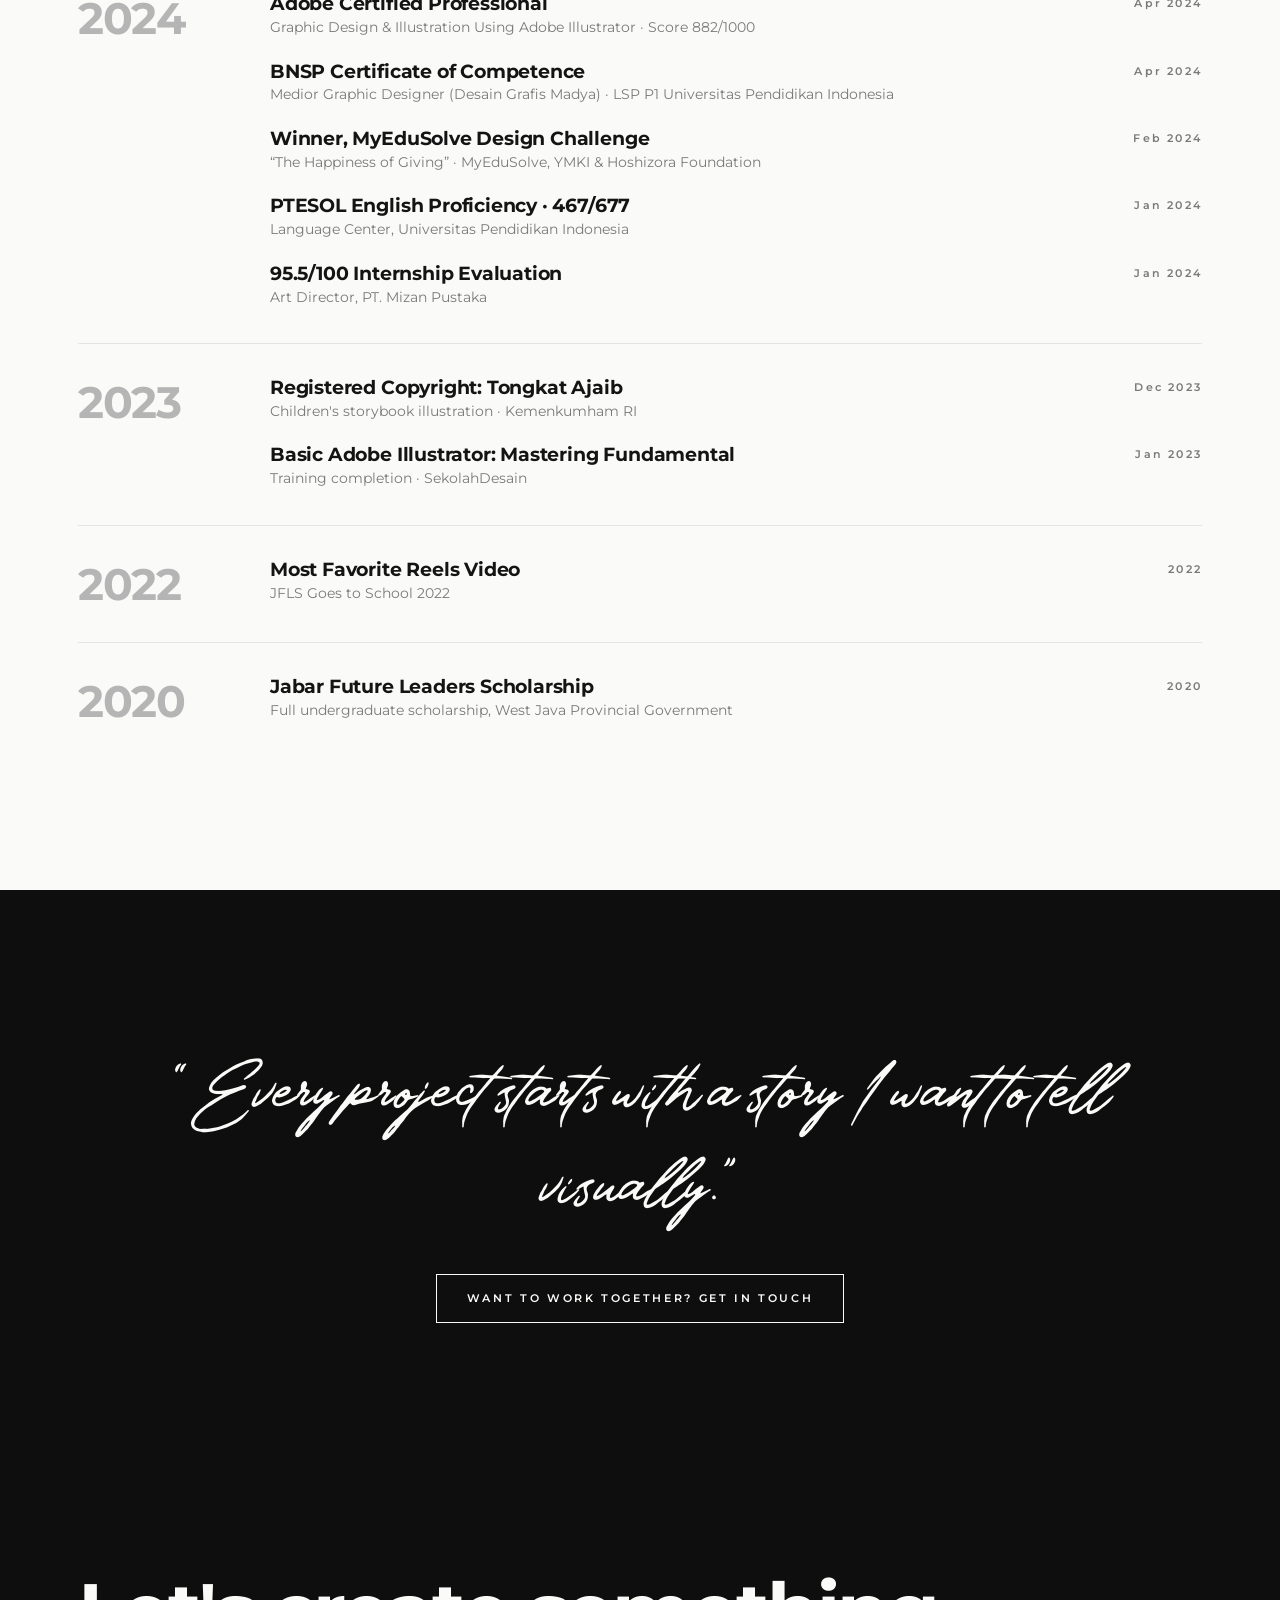
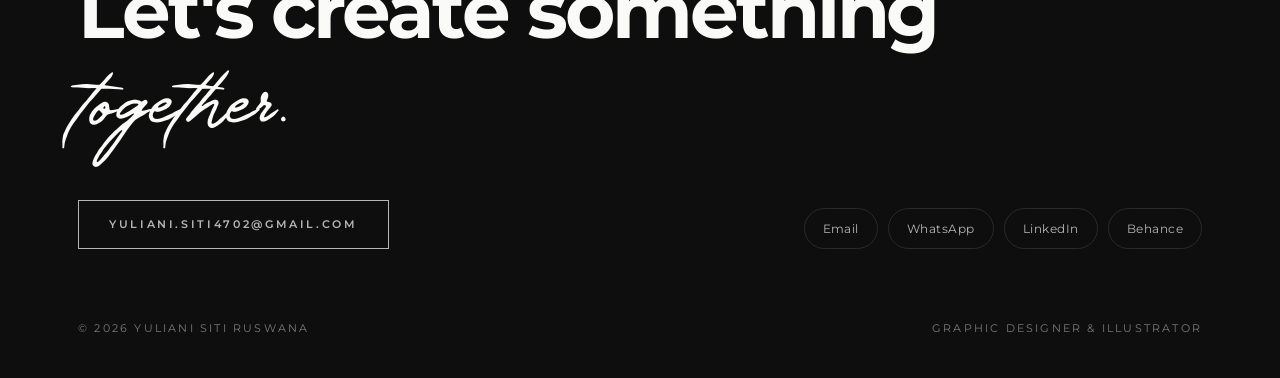
==== commit 5c3d9f7a: "Add files via upload" ====
--- a/about.html
+++ b/about.html
@@ -5,6 +5,7 @@
 <meta name="viewport" content="width=device-width, initial-scale=1">
 <title>Yuliani Siti Ruswana | Portfolio</title>
 <meta name="description" content="Portfolio of Yuliani Siti Ruswana, a graphic designer and illustrator based in Bandung, Indonesia.">
+<script>try{var t=localStorage.getItem("yuli-theme");if(!t&&matchMedia("(prefers-color-scheme: dark)").matches)t="dark";if(t)document.documentElement.dataset.theme=t}catch(e){}</script>
 <link rel="stylesheet" href="assets/style.css">
 </head>
 <body data-page="about">
--- a/assets/style.css
+++ b/assets/style.css
@@ -8,6 +8,7 @@
 
 :root{
   --black:#0E0E0E; --ink:#141414; --white:#FAFAF8; --paper:#FFFFFF;
+  --bg:#FAFAF8; --fg:#141414; --body:#3E3E3E; --card:#FFFFFF; --media-bg:#F1F1EE; --ph-a:#EFEFEC; --ph-b:#E8E8E5; --ph-text:#8C8C8C;
   --gray:#7A7A7A; --gray-2:#B5B5B5; --line:#E4E4E1; --line-d:#2A2A2A;
   --script:'Handflair',cursive;
   --sans:'Montserrat',sans-serif;
@@ -15,7 +16,7 @@
 }
 *{box-sizing:border-box;margin:0;padding:0}
 html{scroll-behavior:smooth}
-body{background:var(--white);color:var(--ink);font-family:var(--sans);font-weight:400;font-size:15px;line-height:1.75;-webkit-font-smoothing:antialiased;overflow-x:hidden}
+body{background:var(--bg);color:var(--fg);transition:background .5s,color .5s;font-family:var(--sans);font-weight:400;font-size:15px;line-height:1.75;-webkit-font-smoothing:antialiased;overflow-x:hidden}
 img{display:block;max-width:100%}
 a{color:inherit;text-decoration:none}
 .wrap{max-width:1180px;margin:0 auto;padding:0 28px}
@@ -61,20 +62,21 @@
 
 /* ============ BUTTONS & CHIPS ============ */
 .btn{display:inline-flex;align-items:center;gap:10px;padding:14px 30px;border:1.5px solid currentColor;font-size:11px;font-weight:600;letter-spacing:.24em;text-transform:uppercase;position:relative;overflow:hidden;z-index:0;transition:color .45s var(--ease)}
-.btn{--fill:var(--black);--fill-text:var(--white)}
+.btn{--fill:var(--fg);--fill-text:var(--bg)}
 .dark .btn,.btn.on-dark{--fill:var(--white);--fill-text:var(--black)}
 .btn::before{content:"";position:absolute;inset:0;background:var(--fill);transform:translateY(101%);transition:transform .45s var(--ease);z-index:-1}
 .btn:hover::before{transform:none}
 .btn:hover{color:var(--fill-text)}
-.btn.solid{background:var(--black);color:var(--white);border-color:var(--black);--fill:var(--white);--fill-text:var(--black)}
+.btn.solid{background:var(--fg);color:var(--bg);border-color:var(--fg);--fill:var(--bg);--fill-text:var(--fg)}
+.btn.solid-dark{background:var(--white);color:var(--black);border-color:var(--white);--fill:var(--black);--fill-text:var(--white)}
 .chip{display:inline-block;font-size:11px;font-weight:500;letter-spacing:.06em;padding:5px 12px;border:1px solid var(--line);border-radius:30px;color:var(--gray)}
 .dark .chip{border-color:var(--line-d);color:var(--gray-2)}
 .pill{display:inline-flex;padding:9px 18px;border:1px solid var(--line-d);border-radius:40px;font-size:12px;letter-spacing:.04em;transition:.3s}
 .pill:hover{background:var(--white);color:var(--black)}
 
 /* ============ PLACEHOLDER FOTO ============ */
-.ph{width:100%;height:100%;min-height:160px;display:flex;align-items:center;justify-content:center;text-align:center;padding:16px;font-size:10px;font-weight:600;letter-spacing:.24em;text-transform:uppercase;color:#8C8C8C;
-  background:repeating-linear-gradient(-45deg,#EFEFEC 0 14px,#E8E8E5 14px 28px)}
+.ph{width:100%;height:100%;min-height:160px;display:flex;align-items:center;justify-content:center;text-align:center;padding:16px;font-size:10px;font-weight:600;letter-spacing:.24em;text-transform:uppercase;color:var(--ph-text);
+  background:repeating-linear-gradient(-45deg,var(--ph-a) 0 14px,var(--ph-b) 14px 28px)}
 .dark .ph,.ph.dark-ph{background:repeating-linear-gradient(-45deg,#1C1C1C 0 14px,#222 14px 28px);color:#5E5E5E}
 .media{overflow:hidden;position:relative}
 .media img{width:100%;height:100%;object-fit:cover;transition:transform 1.1s var(--ease)}
@@ -83,16 +85,16 @@
 /* ============ REVEAL ANIMATION ============ */
 .reveal{opacity:0;transform:translateY(46px);transition:opacity 1s var(--ease),transform 1s var(--ease)}
 .reveal.in{opacity:1;transform:none}
-.reveal-img{clip-path:inset(0 0 100% 0);transition:clip-path 1.3s var(--ease)}
-.reveal-img.in{clip-path:inset(0 0 0 0)}
+.reveal-img{opacity:0;transform:translateY(50px) scale(.97);transition:opacity 1.1s var(--ease),transform 1.3s var(--ease)}
+.reveal-img.in{opacity:1;transform:none}
 .line-mask{display:block;overflow:hidden}
 .line-mask>span{display:block;transform:translateY(105%);transition:transform 1.1s var(--ease)}
 .in .line-mask>span,.line-mask.in>span{transform:none}
 
 /* ============ HOME (fullpage) ============ */
 body.home{height:100vh;overflow:hidden}
-.snap{height:100vh;overflow-y:auto;scroll-snap-type:y mandatory;scroll-behavior:smooth}
-.panel{height:100vh;min-height:560px;scroll-snap-align:start;position:relative;display:flex;align-items:center;overflow:hidden}
+.snap{height:100vh;overflow-y:auto;scroll-snap-type:y proximity;scroll-behavior:smooth}
+.panel{min-height:100vh;padding:110px 0;scroll-snap-align:start;position:relative;display:flex;align-items:center;overflow:hidden}
 .panel.dark{background:var(--black);color:var(--white)}
 .panel .bg{position:absolute;inset:0;z-index:0}
 .panel .bg .ph{min-height:100%}
@@ -105,12 +107,12 @@
 .hero .name{font-size:13px;font-weight:600;letter-spacing:.32em;text-transform:uppercase;color:var(--gray)}
 .hero h1{font-size:clamp(46px,6.4vw,92px);letter-spacing:-.035em;margin:14px 0 6px}
 .hero h1 .script{display:block;font-size:.95em;font-weight:400;letter-spacing:0;margin:-.08em 0 0 .06em;line-height:1.1}
-.hero p{max-width:520px;color:#4A4A4A;margin:22px 0 34px}
+.hero p{max-width:520px;color:var(--body);margin:22px 0 34px}
 .hero .actions{display:flex;flex-wrap:wrap;gap:14px}
 .hero .portrait{aspect-ratio:4/5;max-height:72vh;justify-self:end;width:100%;max-width:440px;position:relative}
 .hero .portrait .media{width:100%;height:100%;border-radius:220px 220px 0 0}
 .hero .portrait img{filter:grayscale(1)}
-.hero .portrait .tag{position:absolute;left:-36px;bottom:40px;background:var(--black);color:var(--white);padding:14px 20px;font-size:11px;letter-spacing:.2em;text-transform:uppercase;font-weight:600}
+.hero .portrait .tag{position:absolute;left:-36px;bottom:40px;background:var(--fg);color:var(--bg);padding:14px 20px;font-size:11px;letter-spacing:.2em;text-transform:uppercase;font-weight:600}
 .hero .portrait .tag .script{display:block;font-size:30px;letter-spacing:0;text-transform:none;font-weight:400;line-height:1.1;font-size:40px}
 
 .teaser h2{font-size:clamp(48px,7vw,104px);letter-spacing:-.04em}
@@ -166,11 +168,11 @@
 .who .stack .m3{width:44%;height:40%;left:14%;bottom:0;z-index:3}
 .who h3{font-size:30px;margin-bottom:6px}
 .who .script-sub{font-family:var(--script);font-size:48px;color:var(--gray);line-height:1;margin-bottom:22px}
-.who p{color:#3E3E3E;margin-bottom:16px}
+.who p{color:var(--body);margin-bottom:16px}
 
 /* Skills */
-.skill-tabs{display:grid;grid-template-columns:repeat(4,1fr);border-top:1px solid var(--line-d)}
-.skill-tab{padding:30px 26px 30px 0;cursor:pointer;border-bottom:1px solid var(--line-d);position:relative;background:none;border-left:0;border-right:0;border-top:0;color:inherit;text-align:left;font-family:var(--sans)}
+.skill-tabs{display:grid;grid-template-columns:repeat(3,1fr);border-top:1px solid var(--line-d)}
+.skill-tab{display:flex;flex-direction:column;justify-content:flex-start;padding:30px 26px 30px 0;cursor:pointer;border-bottom:1px solid var(--line-d);position:relative;background:none;border-left:0;border-right:0;border-top:0;color:inherit;text-align:left;font-family:var(--sans)}
 .skill-tab::after{content:"";position:absolute;left:0;bottom:-1px;height:2px;width:0;background:var(--white);transition:width .6s var(--ease)}
 .skill-tab.on::after{width:100%}
 .skill-tab .num{font-size:11px;letter-spacing:.24em;color:var(--gray);font-weight:600}
@@ -196,7 +198,7 @@
 .exp-item h3{font-size:28px;letter-spacing:-.02em}
 .exp-item h4{font-size:14px;font-weight:500;color:var(--gray);margin:6px 0 16px}
 .exp-item h4 span{margin:0 8px}
-.exp-item p{color:#3E3E3E;max-width:700px;margin-bottom:18px}
+.exp-item p{color:var(--body);max-width:700px;margin-bottom:18px}
 .exp-item .chips{display:flex;flex-wrap:wrap;gap:8px}
 .exp-item.hidden{display:none}
 .more-btn{margin-top:40px}
@@ -217,8 +219,8 @@
 .edu .photos{display:grid;grid-template-columns:1fr 1fr;grid-template-rows:200px 200px;gap:12px;margin-top:36px}
 .edu .photos .media:first-child{grid-row:span 2}
 .edu .photos img{filter:grayscale(1)}
-.edu p{color:#3E3E3E;margin-bottom:16px}
-.edu .gpa{display:inline-block;margin-top:10px;padding:12px 22px;background:var(--black);color:var(--white);font-size:12px;letter-spacing:.2em;font-weight:600;text-transform:uppercase}
+.edu p{color:var(--body);margin-bottom:16px}
+.edu .gpa{display:inline-block;margin-top:10px;padding:12px 22px;background:var(--fg);color:var(--bg);font-size:12px;letter-spacing:.2em;font-weight:600;text-transform:uppercase}
 
 /* Achievements */
 .ach-year{display:grid;grid-template-columns:160px 1fr;gap:32px;border-top:1px solid var(--line);padding:34px 0}
@@ -238,13 +240,13 @@
 .highlight .imgs{display:grid;grid-template-columns:2fr 1fr;grid-template-rows:240px 240px;gap:12px}
 .highlight .imgs .media:first-child{grid-row:span 2}
 .highlight h3{font-size:clamp(34px,4vw,56px);letter-spacing:-.03em;margin:10px 0 18px}
-.highlight p{color:#3E3E3E;margin-bottom:22px}
+.highlight p{color:var(--body);margin-bottom:22px}
 .highlight .chips{display:flex;flex-wrap:wrap;gap:8px;margin-bottom:30px}
 
 .filters{display:flex;flex-wrap:wrap;gap:10px;margin-bottom:46px}
-.filters button{font-family:var(--sans);padding:11px 22px;border:1px solid var(--line);background:none;border-radius:40px;font-size:12px;font-weight:500;letter-spacing:.06em;cursor:pointer;transition:.3s;color:var(--ink)}
-.filters button:hover{border-color:var(--ink)}
-.filters button.on{background:var(--black);color:var(--white);border-color:var(--black)}
+.filters button{font-family:var(--sans);padding:11px 22px;border:1px solid var(--line);background:none;border-radius:40px;font-size:12px;font-weight:500;letter-spacing:.06em;cursor:pointer;transition:.3s;color:var(--fg)}
+.filters button:hover{border-color:var(--fg)}
+.filters button.on{background:var(--fg);color:var(--bg);border-color:var(--fg)}
 
 .grid{display:grid;grid-template-columns:repeat(3,1fr);gap:46px 28px}
 .card{display:block;transition:opacity .4s,transform .5s var(--ease)}
@@ -261,17 +263,17 @@
 /* ============ PROJECT DETAIL ============ */
 .pd-hero{padding:170px 0 70px}
 .pd-hero .back{font-size:11px;letter-spacing:.24em;text-transform:uppercase;font-weight:600;color:var(--gray);display:inline-flex;gap:10px;margin-bottom:40px}
-.pd-hero .back:hover{color:var(--ink)}
+.pd-hero .back:hover{color:var(--fg)}
 .pd-hero h1{font-size:clamp(48px,8vw,120px);letter-spacing:-.045em}
 .pd-hero .sub{display:flex;flex-wrap:wrap;gap:10px;margin-top:28px}
-.pd-hero .intro{max-width:760px;color:#3E3E3E;font-size:17px;margin-top:34px}
+.pd-hero .intro{max-width:760px;color:var(--body);font-size:17px;margin-top:34px}
 .pd-cover{aspect-ratio:16/8}
 .pd-cover .ph{min-height:100%}
 .pd-cols{display:grid;grid-template-columns:1fr 1fr;gap:72px}
 .pd-cols h2,.pd-kv h2{font-family:var(--script);font-weight:400;font-size:72px;letter-spacing:0;margin-bottom:22px;line-height:1}
 .pd-cols ol{list-style:none;counter-reset:n}
-.pd-cols li{counter-increment:n;padding:20px 0 20px 54px;border-top:1px solid var(--line);position:relative;color:#3E3E3E}
-.pd-cols li::before{content:"0" counter(n);position:absolute;left:0;top:21px;font-size:12px;font-weight:700;letter-spacing:.14em;color:var(--ink)}
+.pd-cols li{counter-increment:n;padding:20px 0 20px 54px;border-top:1px solid var(--line);position:relative;color:var(--body)}
+.pd-cols li::before{content:"0" counter(n);position:absolute;left:0;top:21px;font-size:12px;font-weight:700;letter-spacing:.14em;color:var(--fg)}
 .pd-kv{display:grid;grid-template-columns:1fr 1.4fr;gap:72px;align-items:start}
 .pd-kv p{color:var(--gray-2);font-size:17px}
 .pd-tools{display:flex;flex-wrap:wrap;gap:10px;margin-top:30px}
@@ -300,7 +302,7 @@
   .hero-grid,.who,.edu,.highlight,.pd-cols,.pd-kv{grid-template-columns:1fr;gap:44px}
   .hero .portrait{justify-self:start;max-width:320px;max-height:46vh}
   .hero .portrait .tag{left:auto;right:-10px}
-  .skill-tabs{grid-template-columns:1fr 1fr}
+  .skill-tabs{grid-template-columns:1fr}
   .grid{grid-template-columns:1fr 1fr}
   .exp-item{grid-template-columns:1fr;gap:22px}
   .menu{grid-template-columns:1fr}
@@ -327,5 +329,137 @@
 }
 @media (prefers-reduced-motion:reduce){
   *{animation:none!important;transition:none!important}
-  .reveal,.reveal-img,.line-mask>span{opacity:1;transform:none;clip-path:none}
-}
+  .reveal,.reveal-img,.line-mask>span{opacity:1;transform:none}
+}
+
+/* ============ PROJECT SECTIONS (sub-kategori) ============ */
+.pd-section{padding:110px 0;border-top:1px solid var(--line)}
+.pd-sec-head{display:grid;grid-template-columns:90px 1fr;gap:20px;margin-bottom:46px;max-width:900px}
+.pd-sec-head .num{font-size:12px;font-weight:700;letter-spacing:.2em;padding-top:14px}
+.pd-sec-head h2{font-size:clamp(30px,3.6vw,48px);letter-spacing:-.03em;margin-bottom:14px}
+.pd-sec-head p{color:var(--body);font-size:16px}
+.pd-grid{display:grid;gap:18px}
+.pd-grid.grid-2{grid-template-columns:repeat(2,1fr)}
+.pd-grid.grid-3{grid-template-columns:repeat(3,1fr)}
+.pd-grid.stack{grid-template-columns:1fr}
+.pd-grid figure{margin:0}
+.pd-grid .media{background:var(--media-bg)}
+.pd-grid .media img{width:100%;height:auto;object-fit:contain}
+.pd-grid figcaption{font-size:11px;letter-spacing:.14em;text-transform:uppercase;color:var(--gray);font-weight:600;margin-top:10px}
+.zoomable{cursor:zoom-in}
+.lightbox{position:fixed;inset:0;z-index:90;background:rgba(10,10,10,.94);display:flex;flex-direction:column;align-items:center;justify-content:center;gap:16px;padding:40px;opacity:0;pointer-events:none;transition:opacity .35s}
+.lightbox.open{opacity:1;pointer-events:auto;cursor:zoom-out}
+.lightbox img{max-width:100%;max-height:84vh;object-fit:contain}
+.lightbox p{color:var(--gray-2);font-size:12px;letter-spacing:.16em;text-transform:uppercase}
+.lightbox button{position:absolute;top:22px;right:28px;background:none;border:0;color:#fff;font-size:22px;cursor:pointer}
+@media (max-width:860px){.pd-grid.grid-3{grid-template-columns:1fr 1fr}.pd-sec-head{grid-template-columns:1fr;gap:6px}}
+@media (max-width:520px){.pd-grid.grid-2,.pd-grid.grid-3{grid-template-columns:1fr}}
+.pd-grid{align-items:start}
+.skill-items{align-items:flex-start}.skill-items span{display:inline-flex;align-items:center;line-height:1.3;height:auto}
+.edu-prog{margin-top:34px;padding-top:26px;border-top:1px solid var(--line)}
+.edu-prog small{font-size:10px;letter-spacing:.24em;text-transform:uppercase;color:var(--gray);font-weight:600}
+.edu-prog h4{font-size:19px;margin:8px 0 2px;color:var(--fg)}
+.edu-prog b{display:block;font-size:13px;font-weight:500;color:var(--gray);margin-bottom:10px}
+.edu-prog p{margin:0}
+
+/* ============ DARK MODE ============ */
+html[data-theme="dark"]{
+  --black:#060606; --bg:#121212; --fg:#EEEEEA; --body:#BDBDB8; --card:#191919; --media-bg:#1A1A1A;
+  --line:#2A2A2A; --ph-a:#1C1C1C; --ph-b:#222; --ph-text:#5E5E5E; --gray:#8E8E8E;
+}
+html[data-theme="dark"] .who .stack .media{box-shadow:0 30px 60px rgba(0,0,0,.5)}
+.top-right{display:flex;align-items:center;gap:26px}
+.theme-toggle{width:46px;height:24px;border-radius:30px;border:1.5px solid currentColor;background:none;color:inherit;position:relative;cursor:pointer;padding:0}
+.theme-toggle .sun{position:absolute;top:3px;left:3px;width:15px;height:15px;border-radius:50%;background:currentColor;transition:transform .5s var(--ease),box-shadow .5s var(--ease),background .3s}
+html[data-theme="dark"] .theme-toggle .sun{transform:translateX(22px);background:transparent;box-shadow:inset -5px -3px 0 0 currentColor}
+
+/* ============ TYPING ============ */
+.typed{font-size:clamp(17px,1.7vw,22px);font-weight:500;letter-spacing:-.01em;margin-top:18px;color:var(--fg);min-height:1.6em}
+.typed #typed{font-weight:700}
+.typed .caret{display:inline-block;width:2px;height:1.05em;background:currentColor;margin-left:3px;vertical-align:-.15em;animation:blink 1s steps(1) infinite}
+@keyframes blink{50%{opacity:0}}
+.hero p{margin-top:16px}
+
+/* ============ HOME: ABOUT SNAPSHOT ============ */
+.snapshot .snap-grid{display:grid;grid-template-columns:1.25fr .75fr;gap:70px;align-items:center}
+.snapshot h2{font-size:clamp(40px,5vw,70px);letter-spacing:-.035em}
+.snapshot h2 .script{font-weight:400;letter-spacing:0;font-size:.95em;line-height:1.25}
+.snapshot .lead{color:var(--gray-2);font-size:16px;max-width:560px;margin:24px 0}
+.snapshot blockquote{font-family:var(--script);font-size:34px;line-height:1.25;border-left:1.5px solid var(--line-d);padding:6px 0 6px 22px;margin:0 0 34px;color:var(--white)}
+.snapshot .actions{display:flex;flex-wrap:wrap;gap:14px}
+.snap-photo{justify-self:center;width:100%;max-width:360px;aspect-ratio:1;border-radius:50%;overflow:hidden;outline:1px solid var(--line-d);outline-offset:14px}
+.snap-photo .media{width:100%;height:100%}
+.snap-photo .ph{min-height:100%}
+.snap-photo img{filter:grayscale(1)}
+.stats{display:grid;grid-template-columns:repeat(3,1fr);gap:18px;margin-top:80px}
+.stat{position:relative;display:grid;grid-template-columns:auto 1fr;grid-template-rows:auto auto auto;column-gap:18px;padding:28px;border:1px solid var(--line-d);transition:background .4s,border-color .4s}
+.stat:hover{background:#151515;border-color:#3A3A3A}
+.stat .ico{grid-row:span 3;width:52px;height:52px;border-radius:50%;border:1px solid var(--line-d);display:flex;align-items:center;justify-content:center;color:var(--gray-2)}
+.stat b{font-size:46px;font-weight:700;line-height:1;letter-spacing:-.03em;color:var(--white)}
+.stat small{font-size:10px;letter-spacing:.24em;text-transform:uppercase;font-weight:600;color:var(--gray-2);margin-top:12px}
+.stat em{font-style:normal;font-size:13px;color:var(--gray)}
+.stat .go{position:absolute;right:22px;top:22px;color:var(--gray);transition:transform .4s var(--ease)}
+.stat:hover .go{transform:translate(3px,-3px);color:var(--white)}
+
+/* ============ HOME: SHOWCASE ============ */
+.showcase{background:var(--bg)}
+.sc-head{text-align:center;max-width:640px;margin:0 auto 44px}
+.sc-head h2{font-size:clamp(40px,5.4vw,76px);letter-spacing:-.035em;margin-top:10px}
+.sc-head h2 .script{font-weight:400;letter-spacing:0;font-size:1.3em}
+.sc-head p{color:var(--gray);margin-top:10px}
+.sc-tabs{display:grid;grid-template-columns:repeat(3,1fr);border:1px solid var(--line);padding:6px;gap:6px;margin-bottom:40px}
+.sc-tabs button{display:flex;flex-direction:column;align-items:center;gap:8px;padding:18px 10px;border:0;background:none;color:var(--gray);font-family:var(--sans);font-size:12px;font-weight:600;letter-spacing:.2em;text-transform:uppercase;cursor:pointer;transition:background .4s var(--ease),color .4s}
+.sc-tabs button:hover{color:var(--fg)}
+.sc-tabs button.on{background:var(--fg);color:var(--bg)}
+.sc-pane{display:none}
+.sc-pane.on{display:block;animation:paneIn .6s var(--ease)}
+@keyframes paneIn{from{opacity:0;transform:translateY(18px)}to{opacity:1;transform:none}}
+.sc-grid{display:grid;grid-template-columns:repeat(3,1fr);gap:22px}
+.sc-card{display:flex;flex-direction:column;background:var(--card);border:1px solid var(--line);transition:transform .5s var(--ease),border-color .4s}
+a.sc-card:hover{transform:translateY(-6px);border-color:var(--fg)}
+.sc-card .media{aspect-ratio:4/3;background:var(--media-bg)}
+.sc-card.cert .media img{object-fit:contain;padding:14px}
+.sc-body{padding:22px 22px 24px;display:flex;flex-direction:column;flex:1}
+.sc-body .meta{font-size:10px;letter-spacing:.24em;text-transform:uppercase;font-weight:600;color:var(--gray)}
+.sc-body h3{font-size:19px;letter-spacing:-.02em;margin:8px 0}
+.sc-body p{font-size:13.5px;color:var(--gray);flex:1}
+.sc-body .more{display:inline-flex;align-items:center;gap:8px;margin-top:16px;font-size:11px;font-weight:600;letter-spacing:.2em;text-transform:uppercase}
+.cert-text{aspect-ratio:4/3;display:flex;align-items:center;justify-content:center;background:var(--fg);color:var(--bg)}
+.cert-text .script{font-size:64px}
+.sc-foot{text-align:center;margin-top:40px}
+.tool-grid{display:grid;grid-template-columns:repeat(4,1fr);gap:16px}
+.tool{display:flex;gap:16px;align-items:center;padding:22px;border:1px solid var(--line);background:var(--card);transition:border-color .4s,transform .5s var(--ease)}
+.tool:hover{border-color:var(--fg);transform:translateY(-4px)}
+.tool .mono{flex:none;width:50px;height:50px;display:flex;align-items:center;justify-content:center;background:var(--fg);color:var(--bg);font-weight:700;font-size:17px;letter-spacing:-.02em}
+.tool h3{font-size:15px}
+.tool p{font-size:12.5px;color:var(--gray);line-height:1.5;margin-top:3px}
+
+/* ============ HOME: CONTACT ============ */
+.contact-panel{text-align:left}
+.contact-grid{display:grid;grid-template-columns:1fr 1fr;gap:80px;align-items:center}
+.contact-panel p{margin:12px 0 30px}
+.contact-panel .socials{justify-content:flex-start;margin-top:34px}
+.cform{border:1px solid var(--line-d);padding:38px;display:grid;gap:22px}
+.cform label{display:grid;gap:8px}
+.cform label span{font-size:10px;letter-spacing:.26em;text-transform:uppercase;font-weight:600;color:var(--gray-2)}
+.cform input,.cform textarea{font-family:var(--sans);font-size:15px;color:var(--white);background:transparent;border:0;border-bottom:1px solid #3A3A3A;padding:8px 0 10px;outline:0;resize:vertical;transition:border-color .3s;border-radius:0}
+.cform input:focus,.cform textarea:focus{border-color:var(--white)}
+.cform .err{color:#E8A0A0;font-size:13px;min-height:1em;margin:0}
+.cbtns{display:flex;flex-wrap:wrap;gap:12px}
+.cbtns .btn{background:none;cursor:pointer;font-family:var(--sans);color:var(--white)}
+.cbtns .btn.solid-dark{background:var(--white);color:var(--black)}
+
+@media (max-width:960px){
+  .snapshot .snap-grid,.contact-grid{grid-template-columns:1fr;gap:50px}
+  .snap-photo{max-width:260px;justify-self:start}
+  .stats,.sc-grid{grid-template-columns:1fr 1fr}
+  .tool-grid{grid-template-columns:1fr 1fr}
+}
+@media (max-width:640px){
+  .stats,.sc-grid,.tool-grid{grid-template-columns:1fr}
+  .sc-tabs button{font-size:10px;letter-spacing:.12em}
+  .cform{padding:26px 20px}
+  .top-right{gap:16px}
+  .panel{padding:90px 0}
+}
+.contact-panel footer{text-align:center}
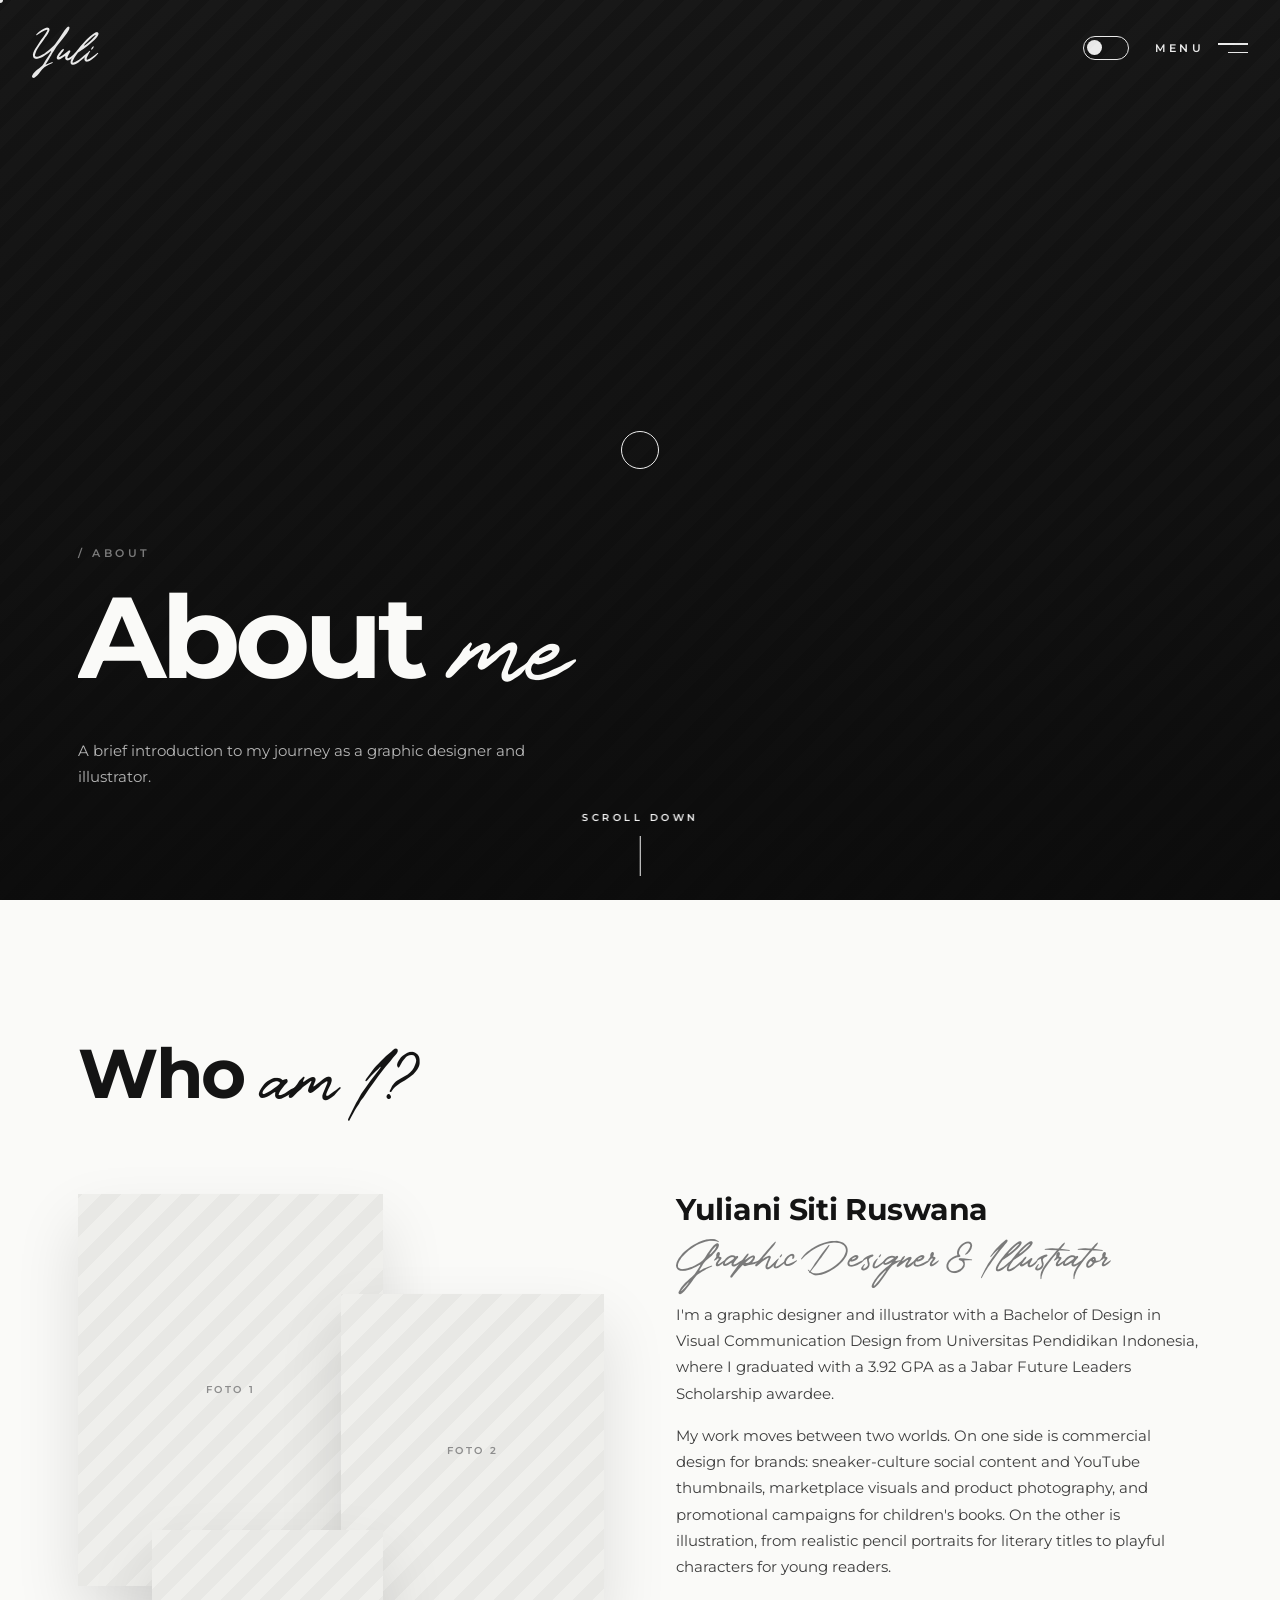
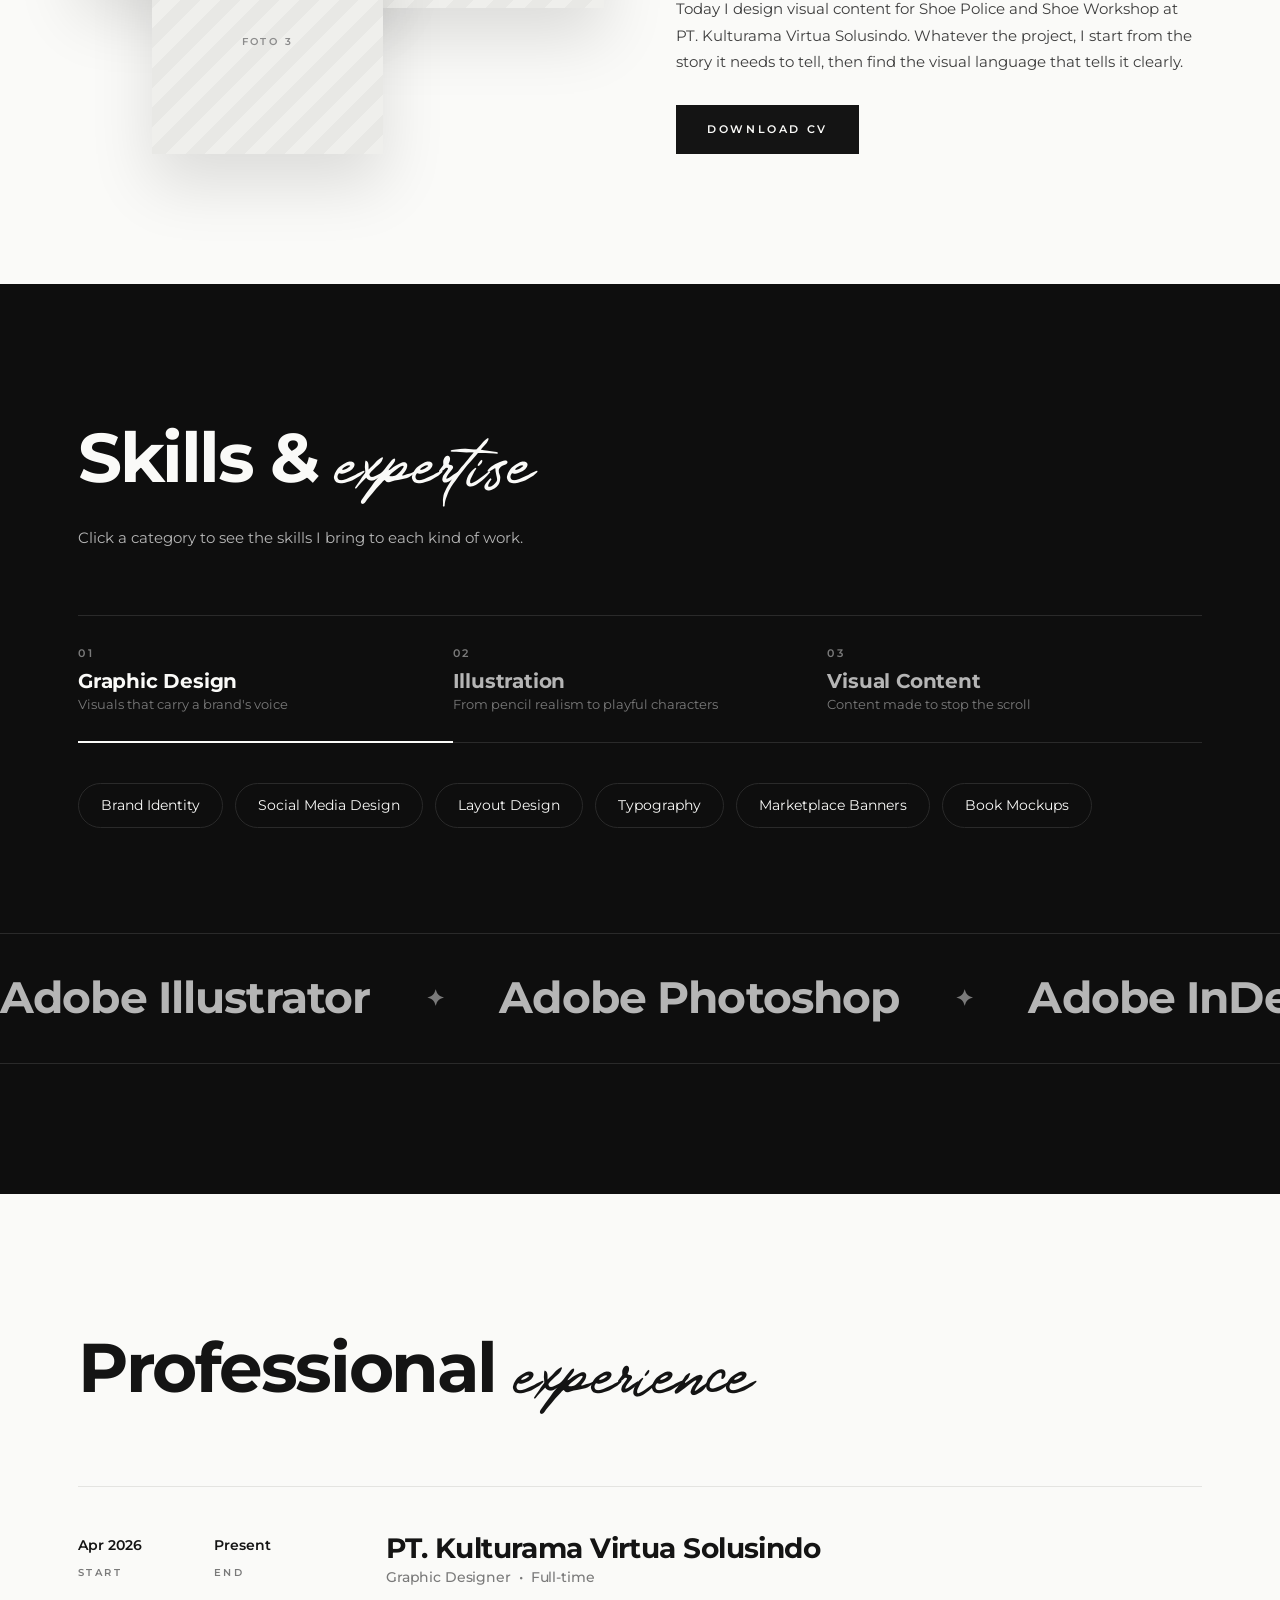
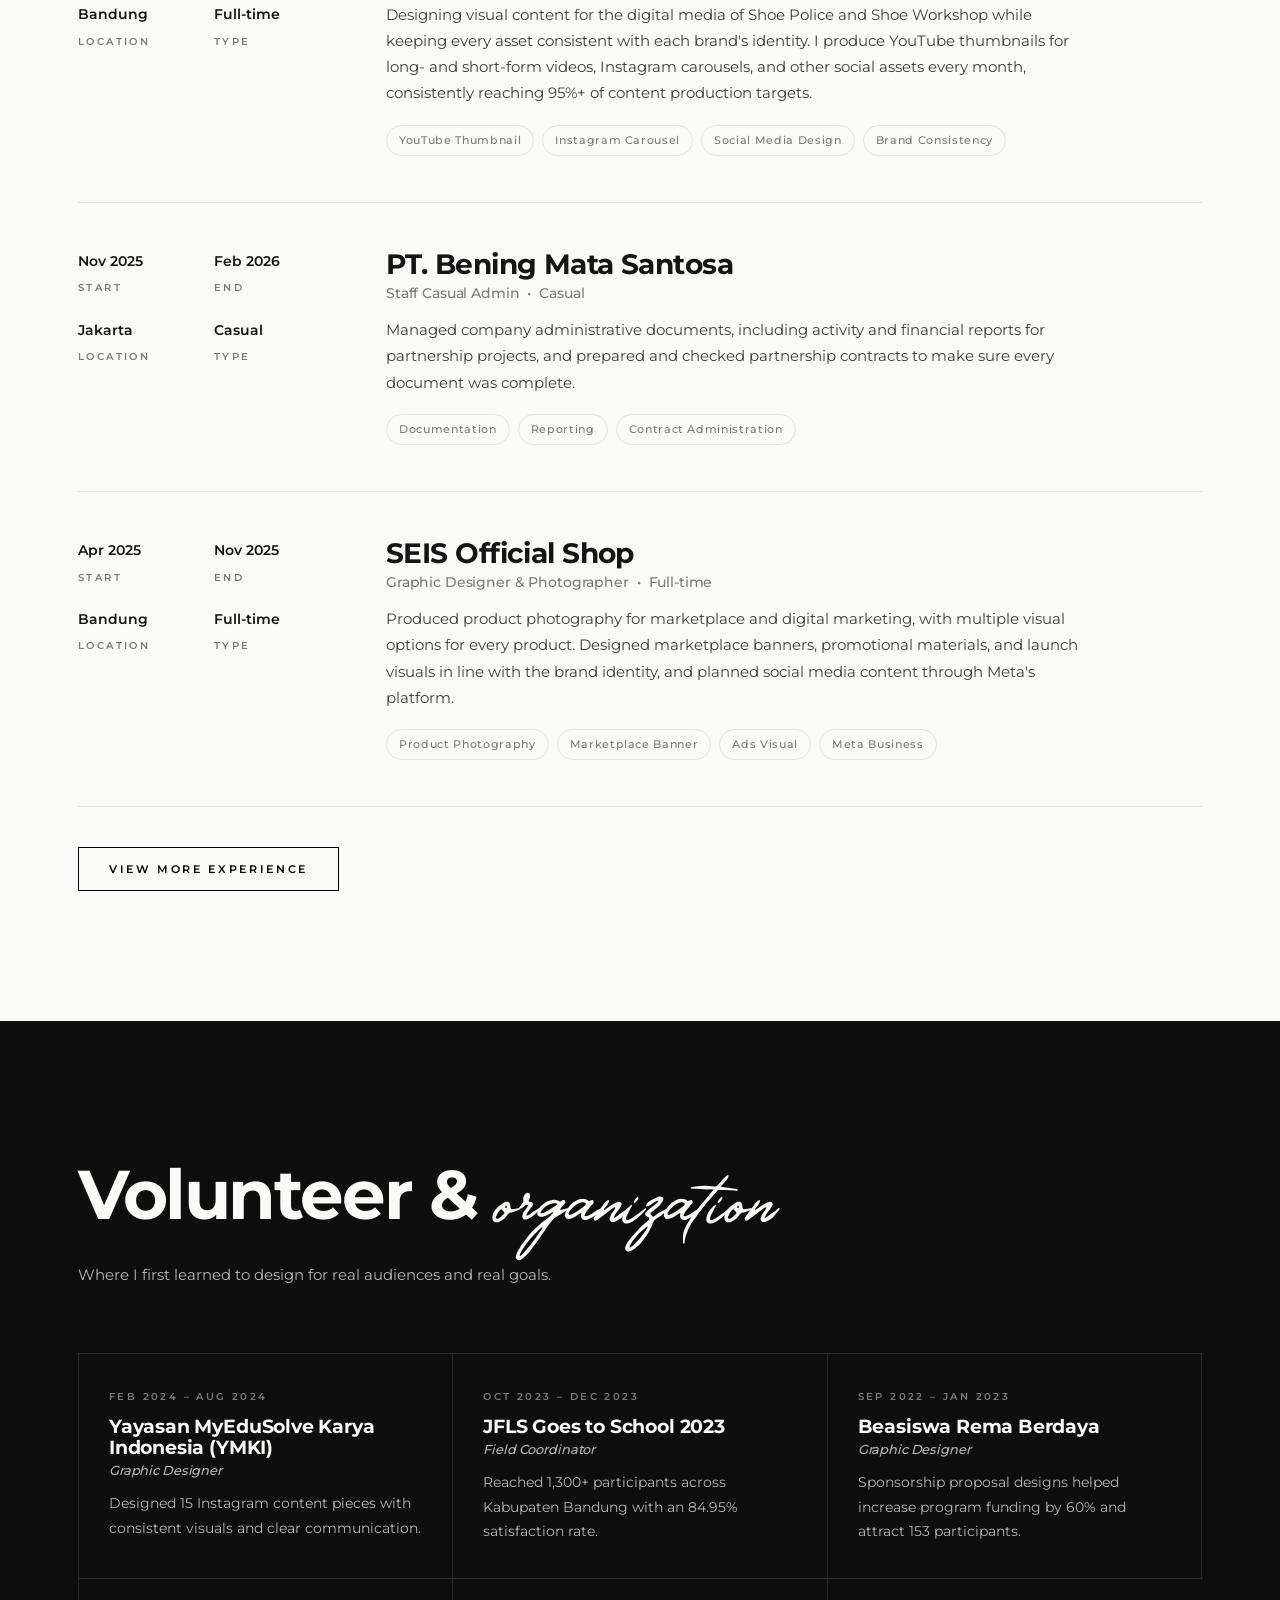
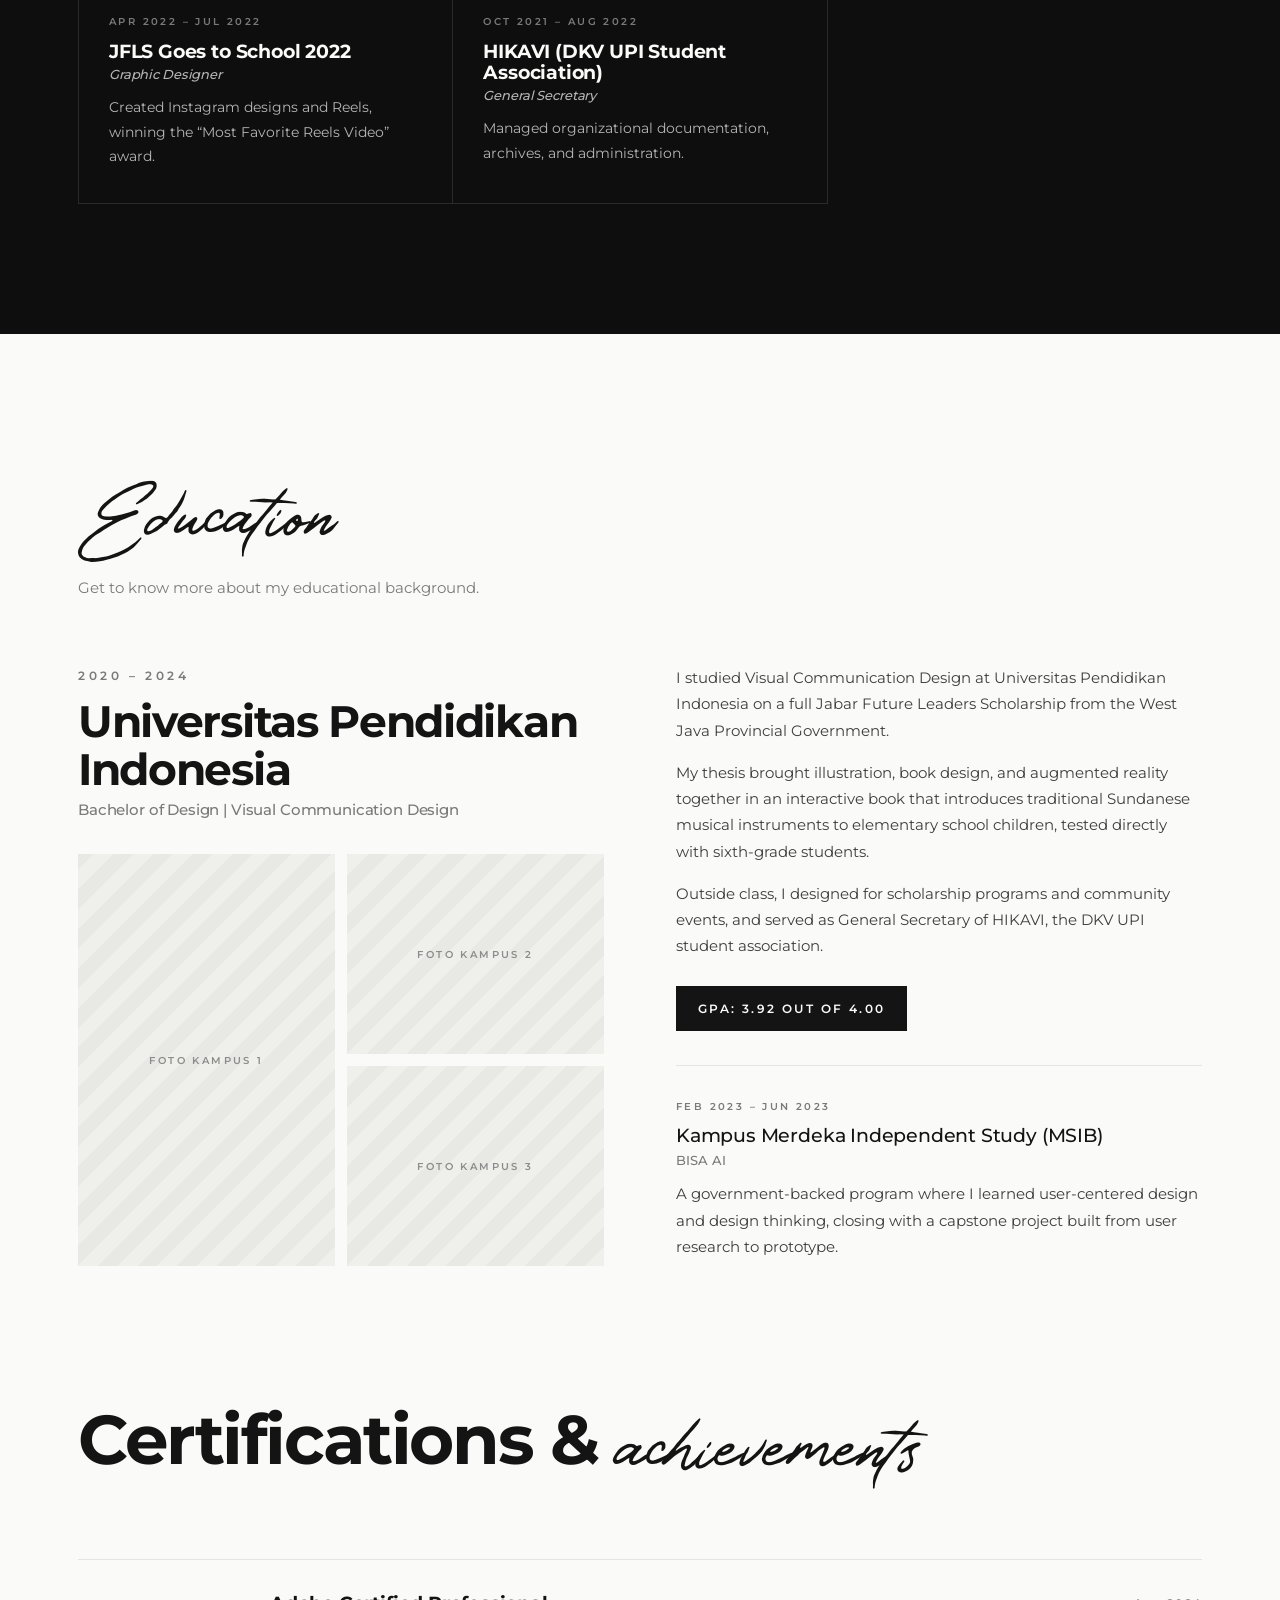
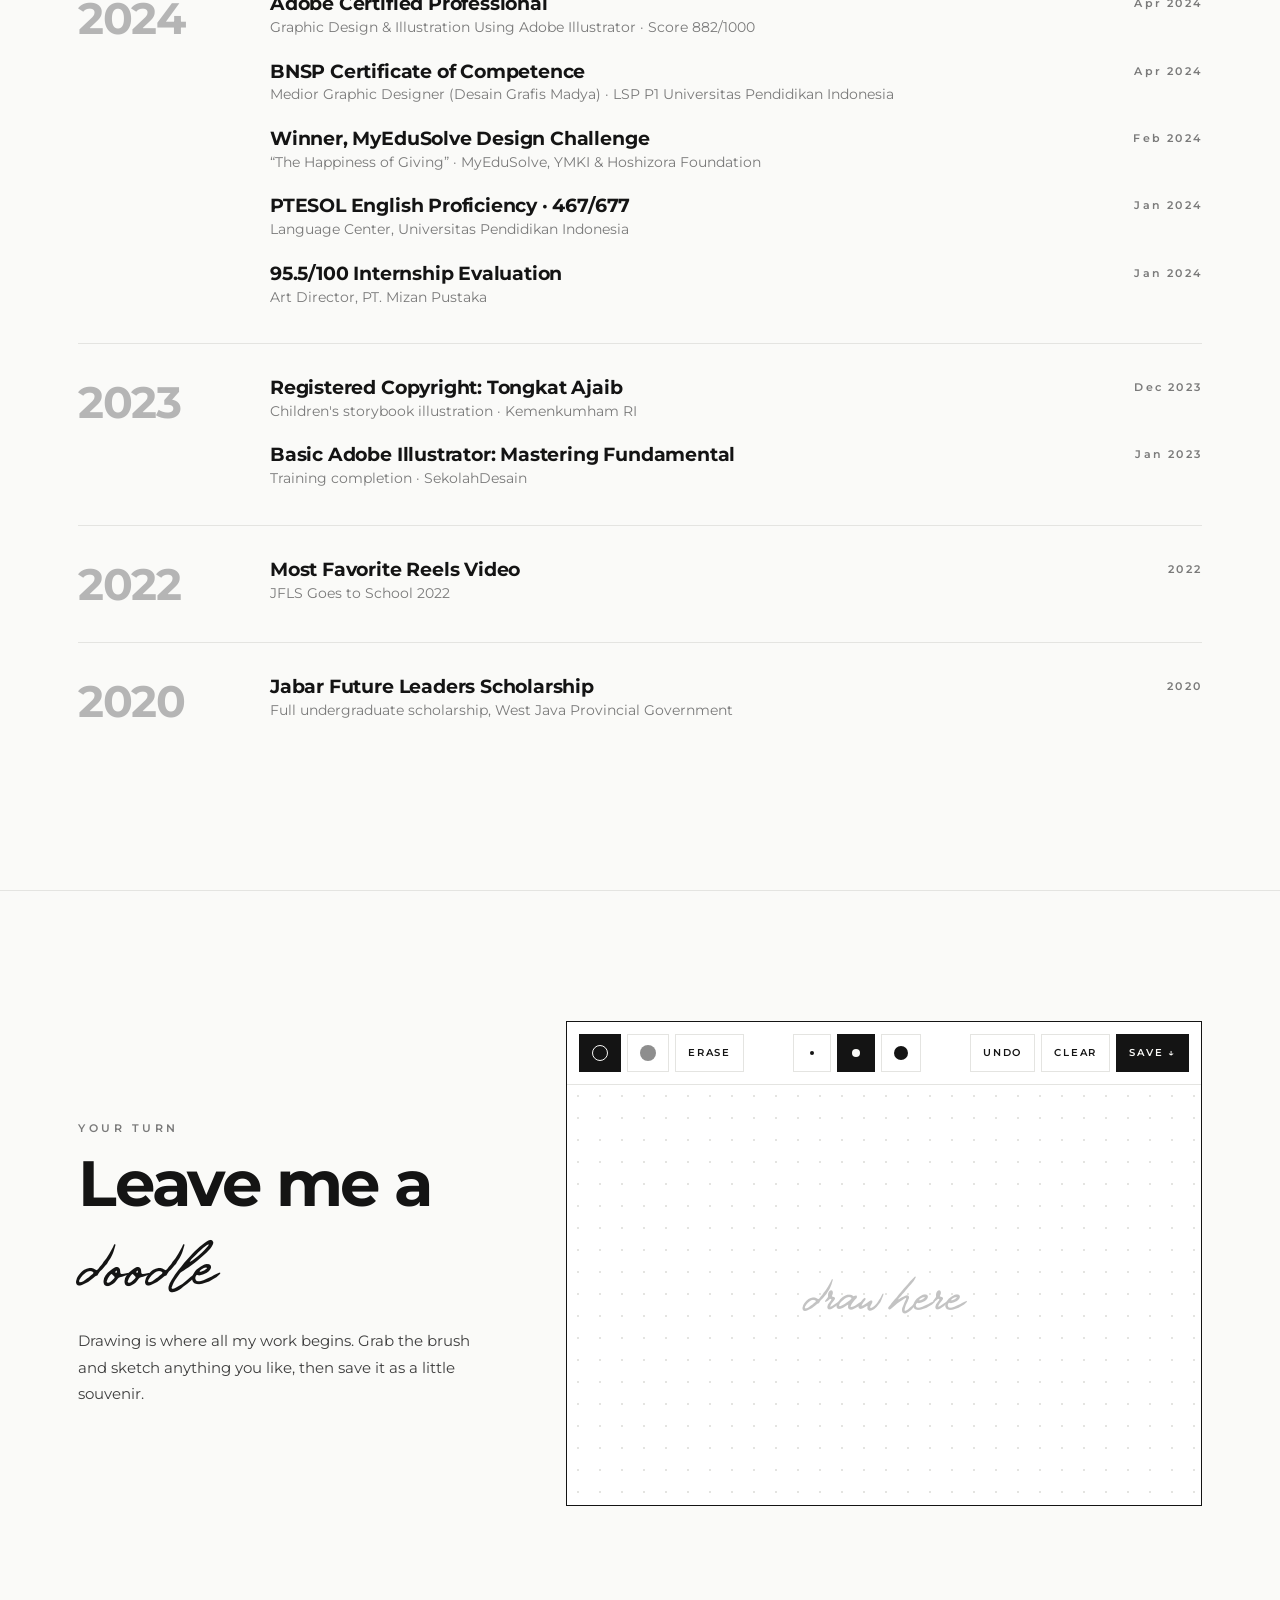
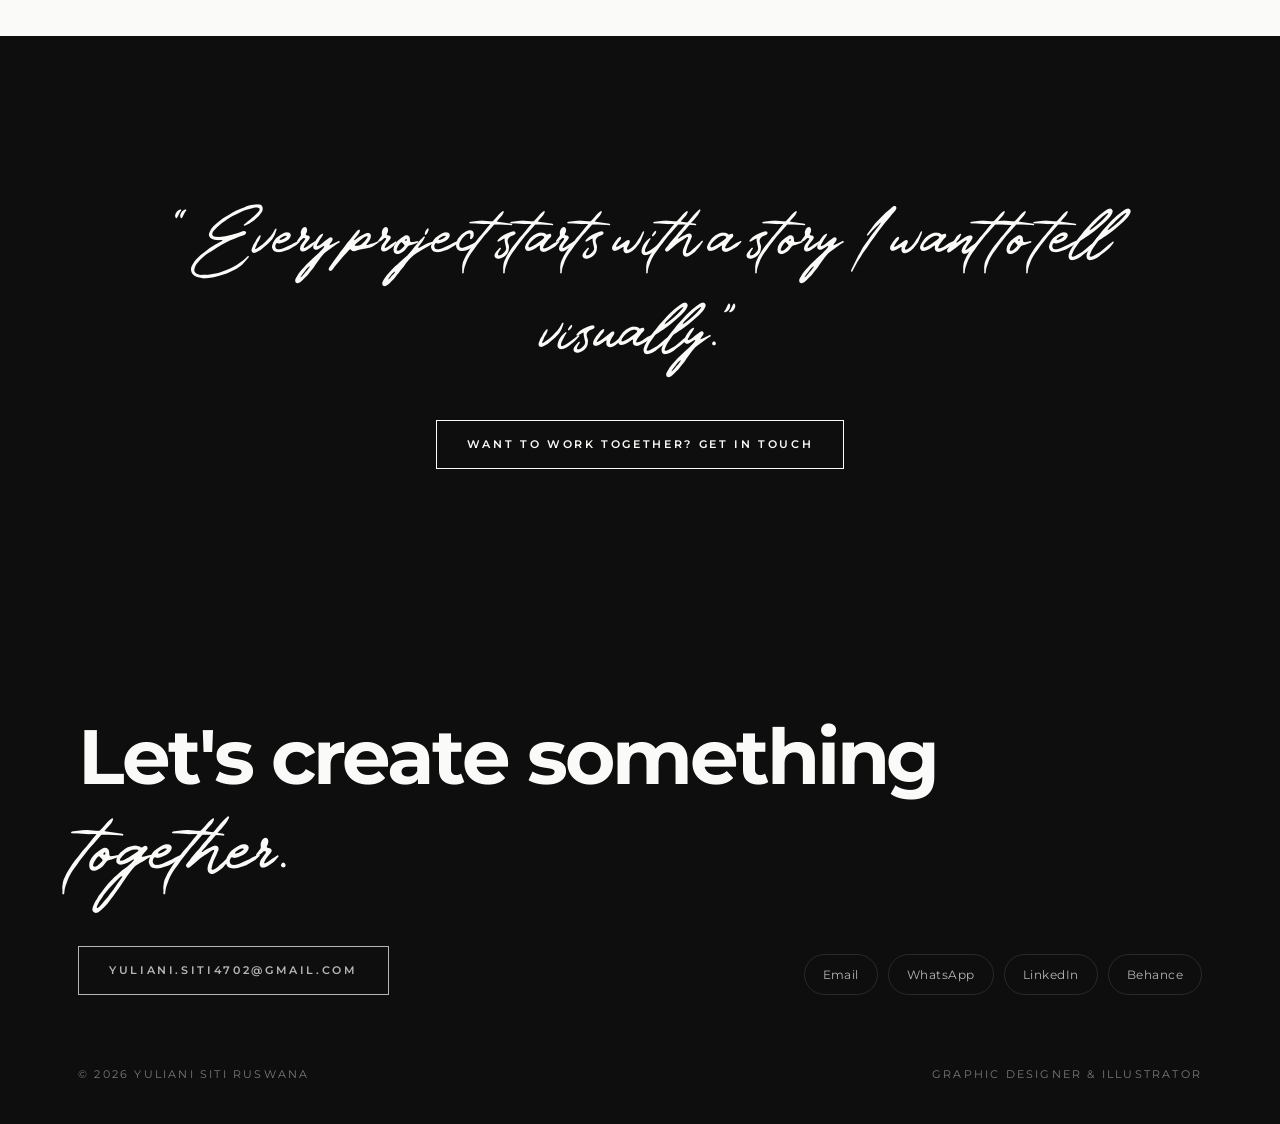
==== commit 96d86ba6: "Add files via upload" ====
--- a/about.html
+++ b/about.html
@@ -13,5 +13,6 @@
 <main id="app"></main>
 <script src="assets/data.js"></script>
 <script src="assets/main.js"></script>
+<script src="assets/interact.js"></script>
 </body>
 </html>
--- a/assets/style.css
+++ b/assets/style.css
@@ -27,8 +27,8 @@
 
 /* ============ PAGE CURTAIN (animasi pindah halaman) ============ */
 .curtain{position:fixed;inset:0;background:var(--black);z-index:100;display:flex;align-items:center;justify-content:center;transform:translateY(0);transition:transform .8s var(--ease)}
-.curtain span{font-family:var(--script);color:var(--white);font-size:110px;opacity:0;transform:translateY(20px);transition:.6s var(--ease)}
-.curtain.show span{opacity:1;transform:none}
+.curtain>span{font-family:var(--script);color:var(--white);font-size:110px;opacity:0;transform:translateY(20px);transition:.6s var(--ease)}
+.curtain.show>span{opacity:1;transform:none}
 .curtain.up{transform:translateY(-100%)}
 .curtain.down{transform:translateY(0);transition:transform .6s var(--ease)}
 .curtain.reset{transform:translateY(100%);transition:none}
@@ -463,3 +463,121 @@
   .panel{padding:90px 0}
 }
 .contact-panel footer{text-align:center}
+
+/* ============ INTERAKSI ============ */
+/* progres scroll */
+.progress{position:fixed;top:0;left:0;right:0;height:2px;z-index:70;pointer-events:none;mix-blend-mode:difference}
+.progress i{display:block;height:100%;background:#fff;transform-origin:0 50%;transform:scaleX(0)}
+
+/* parallax */
+img[data-parallax]{translate:0 var(--py,0px);scale:1.14;will-change:translate}
+.page-hero .bg[data-parallax],.panel .bg[data-parallax]{inset:-14% 0;translate:0 var(--py,0px)}
+
+/* kursor kustom */
+.has-cursor body,.has-cursor a,.has-cursor button,.has-cursor .zoomable,.has-cursor canvas{cursor:none}
+.cursor{position:fixed;left:0;top:0;z-index:200;width:38px;height:38px;margin:-19px 0 0 -19px;border:1.5px solid #fff;border-radius:50%;pointer-events:none;mix-blend-mode:difference;display:flex;align-items:center;justify-content:center;transition:width .35s var(--ease),height .35s var(--ease),margin .35s var(--ease),background .35s,border-color .35s,opacity .3s}
+.cursor span{font-size:10px;font-weight:700;letter-spacing:.2em;text-transform:uppercase;color:#000;opacity:0;transition:opacity .25s}
+.cursor.is-link{width:60px;height:60px;margin:-30px 0 0 -30px;background:#fff}
+.cursor.is-view{width:96px;height:96px;margin:-48px 0 0 -48px;background:#fff}
+.cursor.is-view span{opacity:1}
+.cursor.is-draw{width:14px;height:14px;margin:-7px 0 0 -7px}
+.cursor.is-hidden{opacity:0}
+.cursor.down{scale:.82}
+.cursor-dot{position:fixed;left:0;top:0;z-index:201;width:6px;height:6px;margin:-3px 0 0 -3px;border-radius:50%;background:#fff;pointer-events:none;mix-blend-mode:difference;transition:opacity .2s}
+.cursor-dot.is-hidden{opacity:0}
+
+/* efek 3D & magnet */
+.sc-card,.stat,.tool,.card .media,.pd-grid figure .media{transform-style:preserve-3d;will-change:transform}
+.tilting{transition:transform .12s linear!important;position:relative}
+.tilting::after{content:"";position:absolute;inset:0;pointer-events:none;background:radial-gradient(circle at var(--gx) var(--gy),rgba(255,255,255,.18),transparent 55%);z-index:3}
+.btn,.pill,.theme-toggle,.burger,.logo,.sc-tabs button,.filters button{transition-property:color,background,border-color,translate,transform;transition-duration:.45s;transition-timing-function:var(--ease)}
+.magnet{transition-duration:.15s}
+
+/* teks berjalan mengikuti scroll */
+.scroll-band{overflow:hidden;border-top:1px solid var(--line);border-bottom:1px solid var(--line);padding:22px 0;margin:-10px 0 80px;white-space:nowrap}
+.showcase .scroll-band{position:absolute;top:0;left:0;right:0;margin:0}
+.showcase{padding-top:200px}
+.sb-track{display:inline-flex;gap:60px;will-change:transform}
+.sb-track span{font-size:clamp(30px,4.6vw,64px);font-weight:700;letter-spacing:-.03em;display:inline-flex;align-items:center;gap:60px;color:var(--fg)}
+.sb-track span:nth-child(even){font-family:var(--script);font-weight:400;letter-spacing:0;font-size:clamp(40px,6vw,86px);color:var(--gray)}
+.sb-track span::after{content:"✦";font-family:var(--sans);font-size:.4em;color:var(--gray)}
+
+/* sketch pad */
+.sketch-sec{border-top:1px solid var(--line)}
+.sketch-grid{display:grid;grid-template-columns:.8fr 1.2fr;gap:64px;align-items:center}
+.sketch-grid h2{font-size:clamp(40px,5vw,70px);letter-spacing:-.035em;margin:10px 0 18px}
+.sketch-grid h2 .script{font-weight:400;letter-spacing:0;font-size:1.3em}
+.sketch-grid p{color:var(--body);max-width:420px}
+.sketch{border:1px solid var(--fg);background:var(--card)}
+.sk-tools{display:flex;flex-wrap:wrap;justify-content:space-between;gap:10px;padding:12px;border-bottom:1px solid var(--line)}
+.sk-group{display:flex;gap:6px}
+.sk-group button{min-width:38px;height:38px;padding:0 12px;border:1px solid var(--line);background:none;color:var(--fg);font-family:var(--sans);font-size:10px;font-weight:600;letter-spacing:.18em;text-transform:uppercase;display:flex;align-items:center;justify-content:center;cursor:pointer}
+.sk-group button.on{border-color:var(--fg);background:var(--fg);color:var(--bg)}
+.sk-group button.save{background:var(--fg);color:var(--bg);border-color:var(--fg)}
+.sk-group .sw{width:16px;height:16px;border-radius:50%;display:block;border:1.5px solid var(--bg)}
+.sk-group .sw.ink{background:var(--fg)}
+.sk-group .sw.gray{background:#8E8E8E}
+.sk-group button:not(.on) .sw{border-color:transparent}
+.sk-group .dot{display:block;border-radius:50%;background:currentColor}
+.sk-paper{position:relative;height:420px;background-image:radial-gradient(var(--line) 1px,transparent 1px);background-size:22px 22px}
+.sk-paper canvas{position:absolute;inset:0;width:100%;height:100%;touch-action:none;cursor:crosshair}
+.sk-hint{position:absolute;inset:0;display:flex;align-items:center;justify-content:center;font-size:64px;color:var(--gray);opacity:.45;pointer-events:none;transition:opacity .4s}
+.sketch.used .sk-hint{opacity:0}
+@media (max-width:960px){.sketch-grid{grid-template-columns:1fr;gap:36px}.sk-paper{height:340px}}
+@media (max-width:640px){.showcase{padding-top:150px}.sk-group button{min-width:34px;padding:0 9px;letter-spacing:.1em}}
+@media (prefers-reduced-motion:reduce){img[data-parallax]{scale:1;translate:none}}
+
+/* ============ LAYAR PEMBUKA ============ */
+.curtain.welcome-on{cursor:pointer;flex-direction:column}
+.welcome{text-align:center;color:var(--white);padding:0 24px}
+.w-icons{display:flex;justify-content:center;gap:28px;margin-bottom:48px}
+.w-icons span{width:62px;height:62px;border-radius:50%;border:1px solid #333;display:flex;align-items:center;justify-content:center;color:var(--white);opacity:0;transform:translateY(24px) scale(.8);transition:opacity .7s var(--ease),transform .7s var(--ease),border-color .4s,background .4s}
+.w-icons span:hover{border-color:var(--white);background:#1A1A1A}
+.welcome h1{font-size:clamp(42px,7vw,96px);font-weight:700;letter-spacing:-.035em;line-height:1.08}
+.w-l{display:inline-block;overflow:hidden;vertical-align:bottom}
+.w-l>span{display:inline-block;transform:translateY(110%);transition:transform 1s var(--ease)}
+.w-l.script{font-family:var(--script);font-weight:400;letter-spacing:0;font-size:1.3em;line-height:1.35;padding:.12em .25em .08em;margin-top:-.1em}
+.w-url{display:inline-flex;align-items:center;gap:10px;margin-top:40px;padding:12px 22px;border:1px solid #333;border-radius:40px;font-size:15px;color:var(--gray-2);opacity:0;transition:opacity .6s 1s}
+.w-url b{font-weight:500;color:var(--white)}
+.w-url .caret{display:inline-block;width:1.5px;height:1.1em;background:currentColor;animation:blink 1s steps(1) infinite}
+.w-skip{display:block;margin-top:46px;font-size:10px;letter-spacing:.3em;text-transform:uppercase;color:#666;opacity:0;transition:opacity .6s 1.6s}
+.curtain.show .w-icons span{opacity:1;transform:none}
+.curtain.show .w-icons span:nth-child(2){transition-delay:.12s}
+.curtain.show .w-icons span:nth-child(3){transition-delay:.24s}
+.curtain.show .w-l>span{transform:none}
+.curtain.show .w-l:nth-child(1)>span{transition-delay:.35s}
+.curtain.show .w-l:nth-child(2)>span{transition-delay:.45s}
+.curtain.show .w-l:nth-child(3)>span{transition-delay:.55s}
+.curtain.show .w-l.script>span{transition-delay:.75s}
+.curtain.show .w-url,.curtain.show .w-skip{opacity:1}
+.curtain.welcome-on.up{transition:transform 1s var(--ease)}
+
+/* ============ GALERI LAYAR PENUH ============ */
+.lightbox{padding:60px 90px}
+.lightbox figure{margin:0;display:flex;flex-direction:column;align-items:center;gap:16px;max-width:100%;transition:opacity .16s,transform .16s}
+.lightbox.swap figure{opacity:0;transform:scale(.98)}
+.lightbox img{max-height:80vh}
+.lightbox figcaption{display:flex;gap:24px;align-items:center;color:var(--gray-2);font-size:11px;letter-spacing:.18em;text-transform:uppercase;font-weight:600}
+.lb-count{color:#666}
+.lightbox .lb-close{position:absolute;top:22px;right:28px;background:none;border:0;color:#fff;font-size:22px;cursor:pointer}
+.lb-nav{position:absolute;top:50%;translate:0 -50%;width:56px;height:56px;border-radius:50%;border:1px solid #444;background:none;color:#fff;font-size:20px;cursor:pointer;transition:background .3s,border-color .3s}
+.lb-nav:hover{background:#fff;color:#000;border-color:#fff}
+.lightbox .lb-nav{top:50%;right:auto}.lightbox .lb-nav.prev{left:24px}.lightbox .lb-nav.next{left:auto;right:24px}.lightbox.open{cursor:default}
+.lightbox.single .lb-nav,.lightbox.single .lb-count{display:none}
+
+/* ============ NAVIGASI SUB-KATEGORI ============ */
+.pd-nav{position:sticky;top:0;z-index:30;background:var(--bg);border-bottom:1px solid var(--line);transition:box-shadow .3s}
+.pd-nav .wrap{display:flex;gap:6px;overflow-x:auto;scrollbar-width:none;padding-top:12px;padding-bottom:12px}
+.pd-nav .wrap::-webkit-scrollbar{display:none}
+.pd-nav.stuck{box-shadow:0 10px 30px rgba(0,0,0,.06)}
+.pd-nav.stuck .wrap{max-width:none;margin:0 230px 0 130px;padding-left:0;padding-right:0;-webkit-mask-image:linear-gradient(90deg,#000 88%,transparent);mask-image:linear-gradient(90deg,#000 88%,transparent)}
+.pd-nav a{flex:none;display:inline-flex;align-items:center;gap:10px;padding:10px 18px;border:1px solid var(--line);border-radius:40px;font-size:12px;font-weight:500;white-space:nowrap;transition:background .3s,color .3s,border-color .3s}
+.pd-nav a small{font-size:10px;font-weight:700;letter-spacing:.14em;color:var(--gray)}
+.pd-nav a:hover{border-color:var(--fg)}
+.pd-nav a.on{background:var(--fg);color:var(--bg);border-color:var(--fg)}
+.pd-nav a.on small{color:var(--bg)}
+.pd-section{scroll-margin-top:80px}
+@media (max-width:640px){.lightbox{padding:60px 14px 90px}.lb-nav{top:auto;bottom:20px;translate:none;width:48px;height:48px}.lightbox .lb-nav{top:auto}.lightbox .lb-nav.prev{left:calc(50% - 60px)}.lightbox .lb-nav.next{right:calc(50% - 60px)}.pd-nav.stuck .wrap{margin:0;padding-left:20px;padding-right:20px}.pd-nav{top:76px}.pd-nav.stuck::before{content:"";position:absolute;left:0;right:0;bottom:100%;height:76px;background:var(--bg)}}
+
+/* sembunyikan kursor kustom saat galeri terbuka */
+body:has(.lightbox.open) .cursor,body:has(.lightbox.open) .cursor-dot{opacity:0!important}
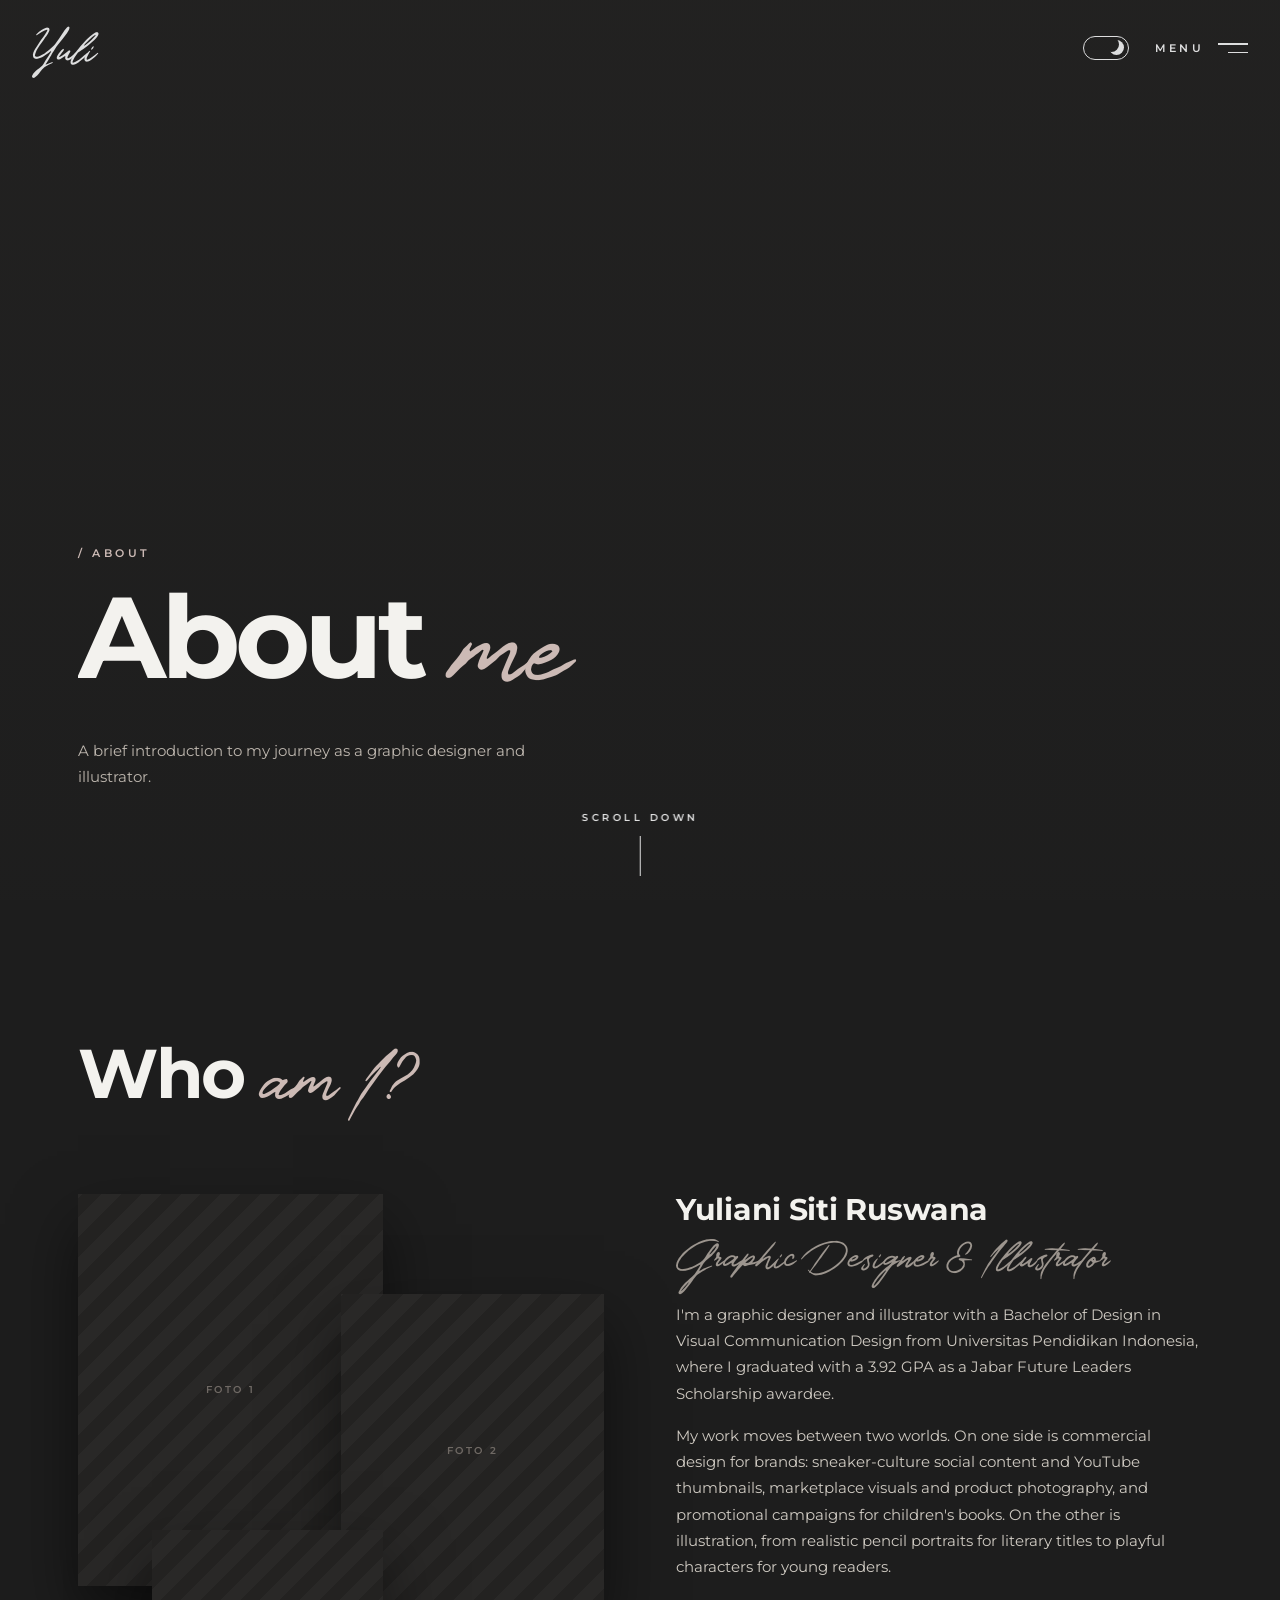
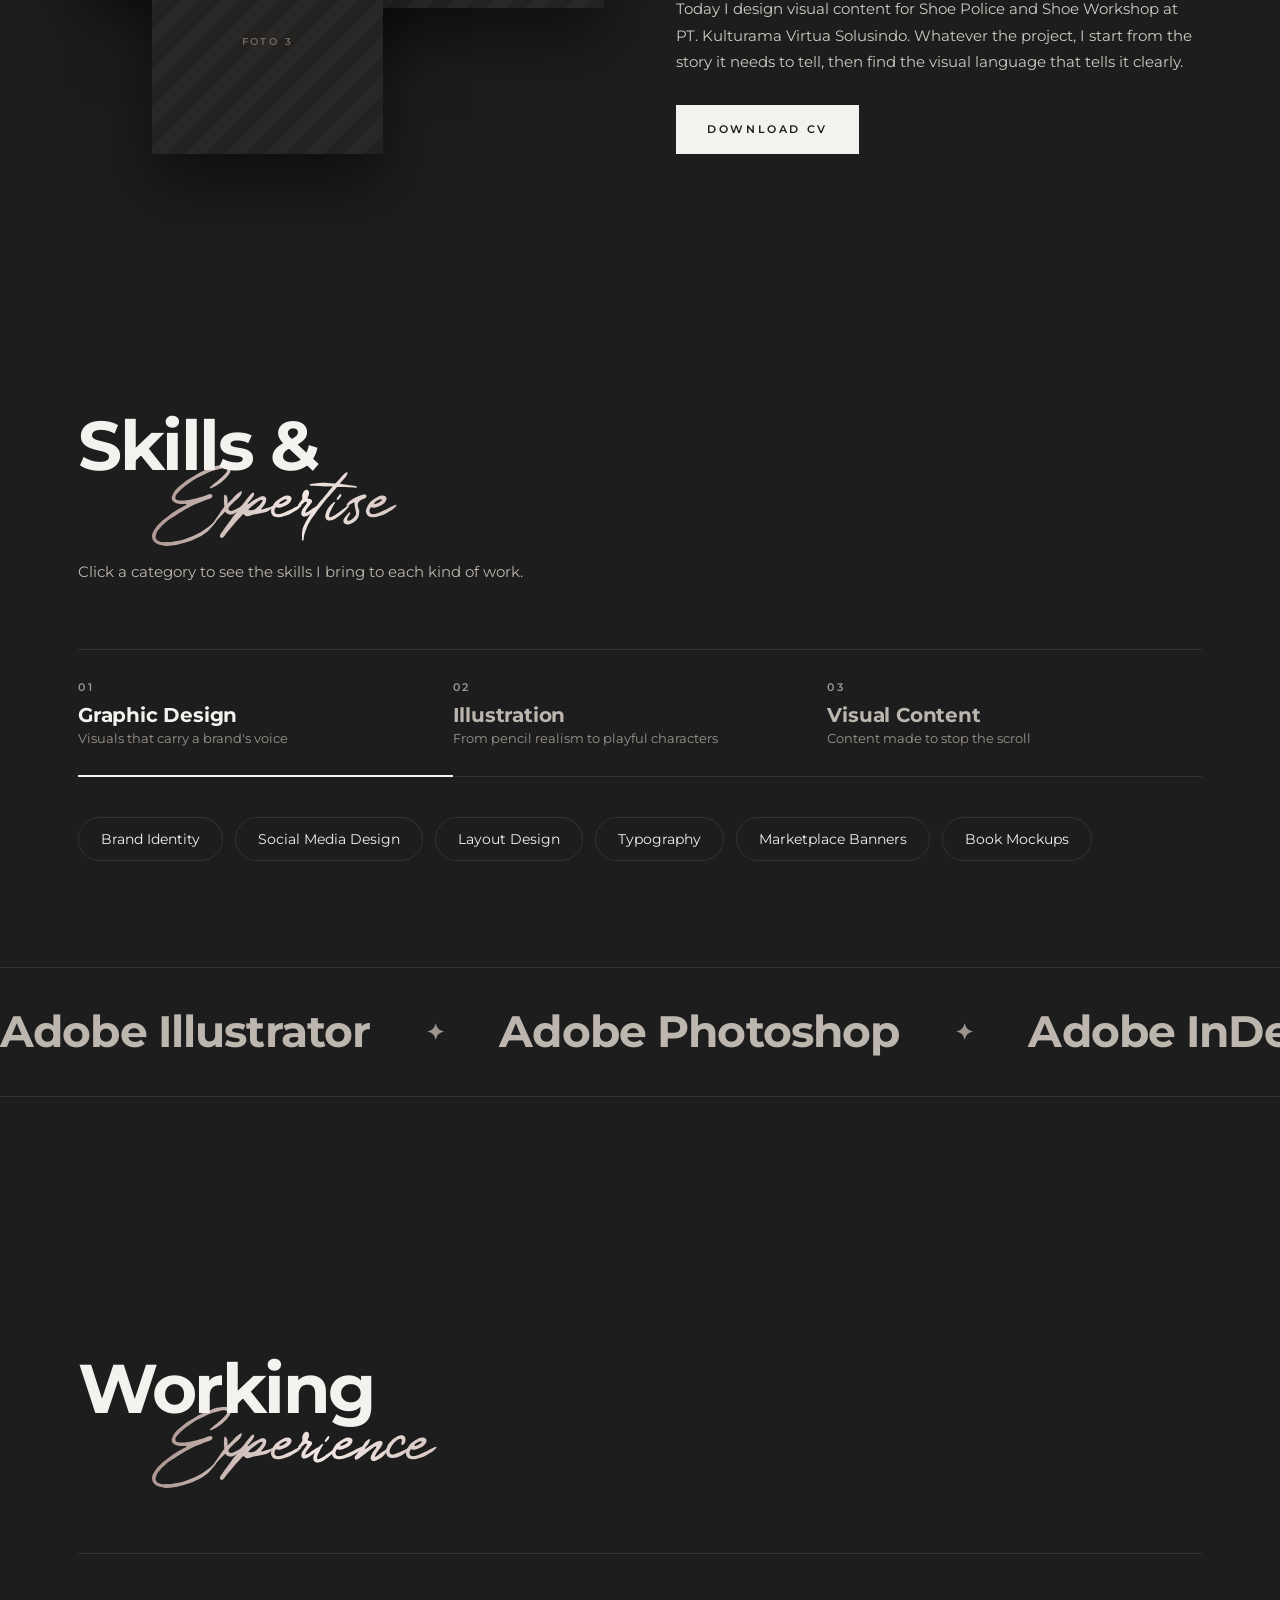
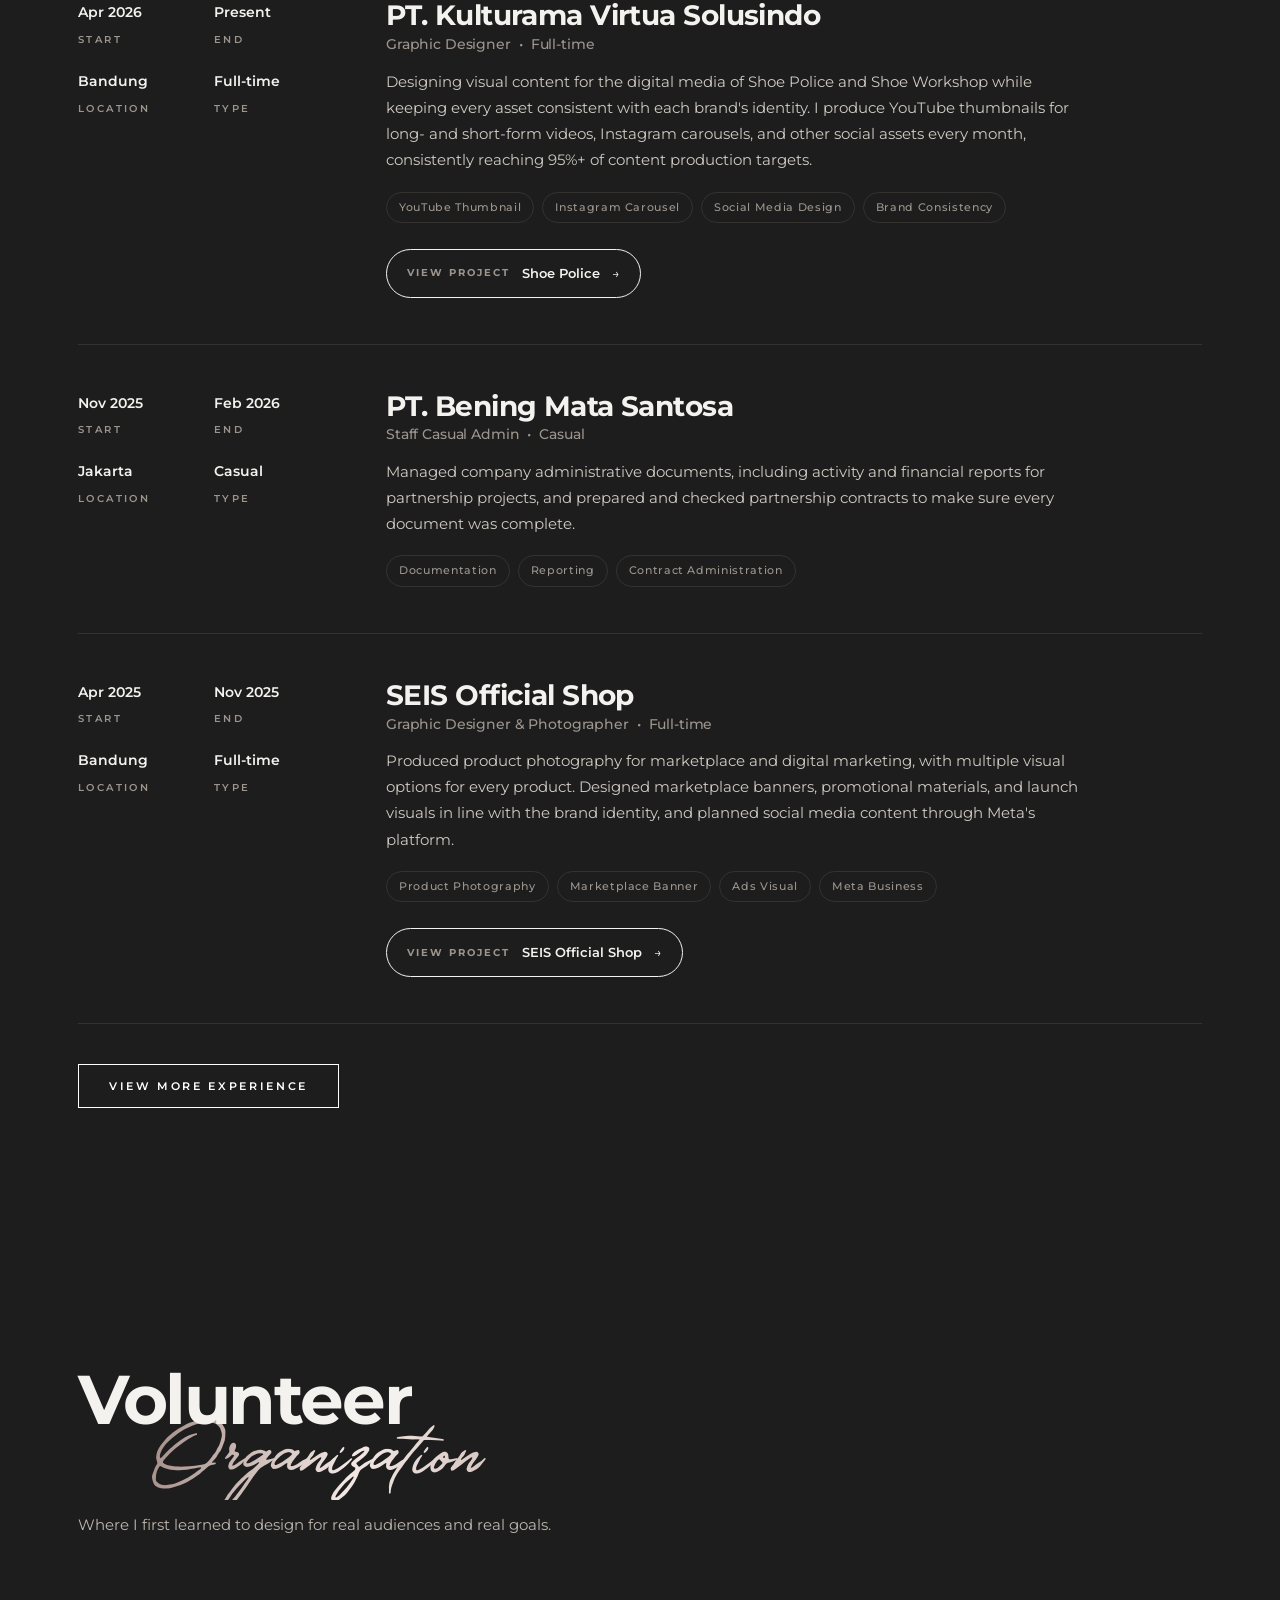
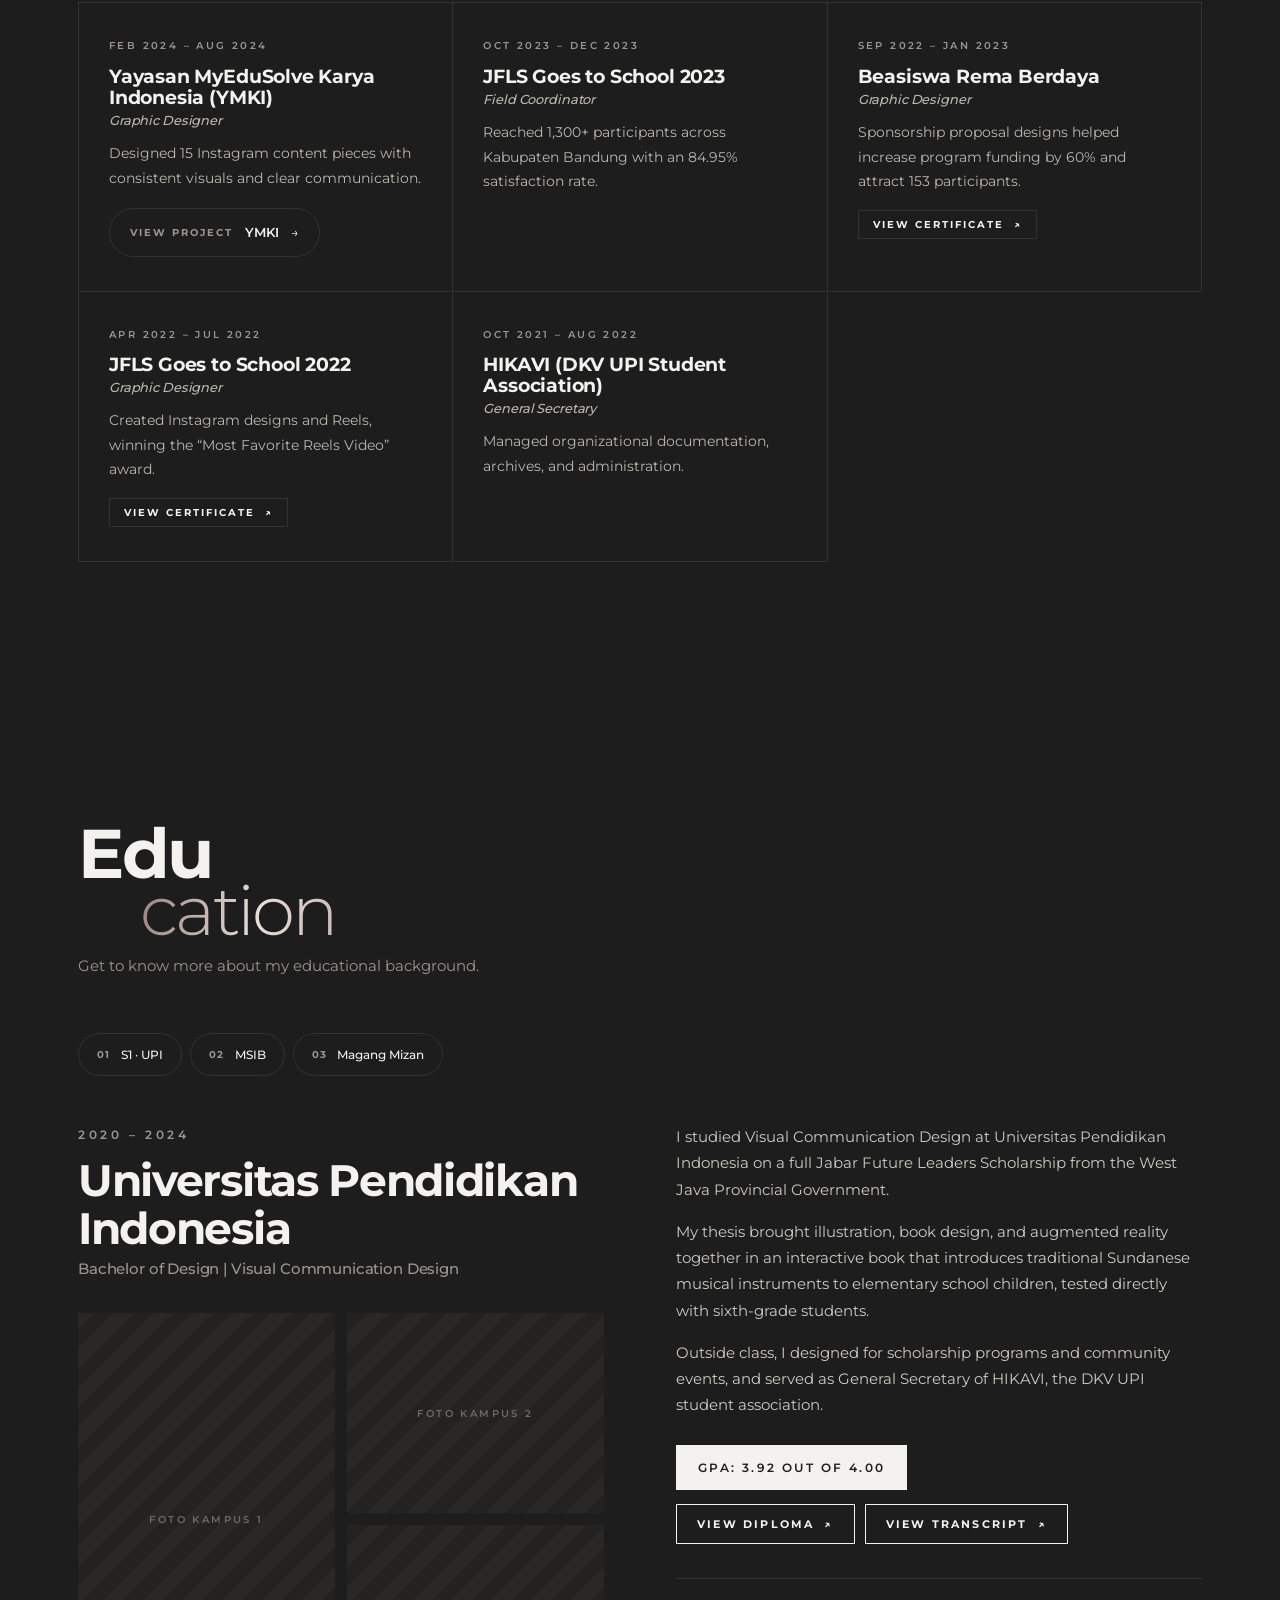
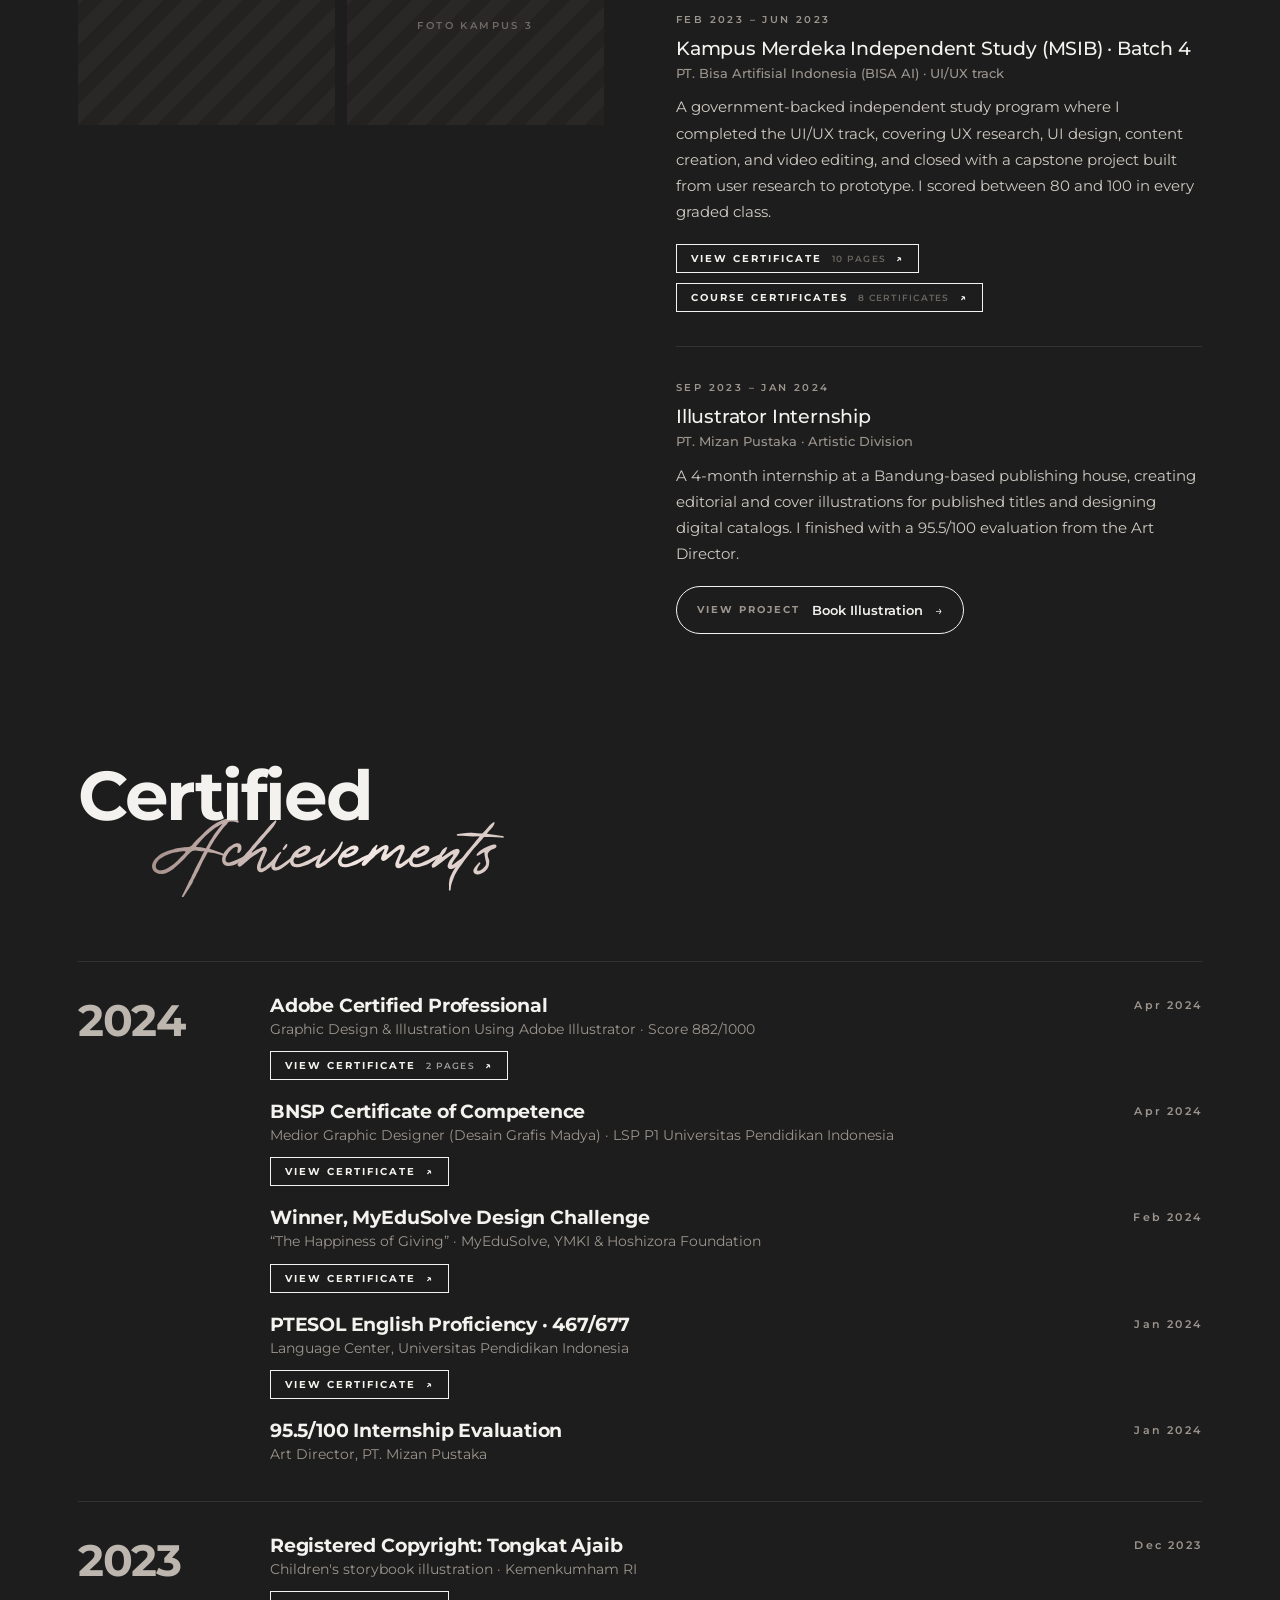
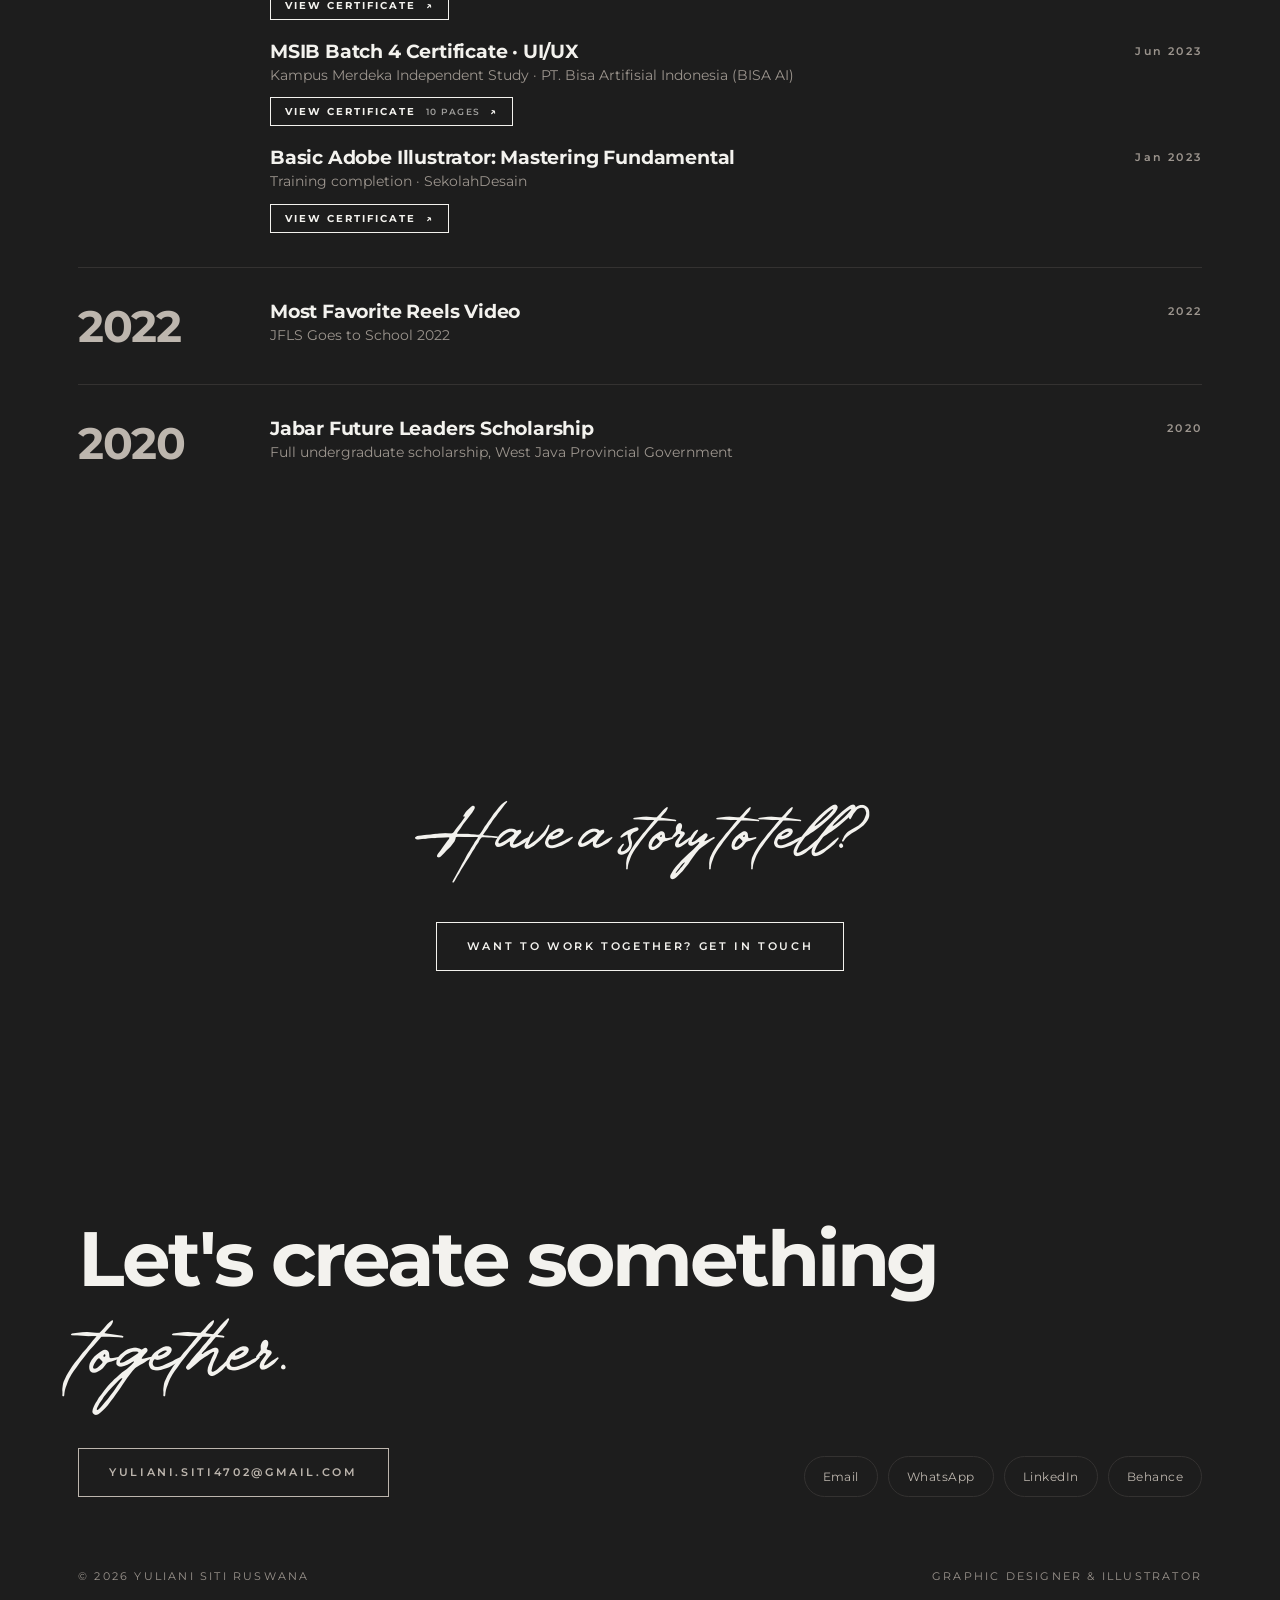
==== commit 0a49b60e: "Add files via upload" ====
--- a/about.html
+++ b/about.html
@@ -5,7 +5,7 @@
 <meta name="viewport" content="width=device-width, initial-scale=1">
 <title>Yuliani Siti Ruswana | Portfolio</title>
 <meta name="description" content="Portfolio of Yuliani Siti Ruswana, a graphic designer and illustrator based in Bandung, Indonesia.">
-<script>try{var t=localStorage.getItem("yuli-theme");if(!t&&matchMedia("(prefers-color-scheme: dark)").matches)t="dark";if(t)document.documentElement.dataset.theme=t}catch(e){}</script>
+<script>document.documentElement.dataset.theme="dark";try{var t=localStorage.getItem("yuli-theme");if(t==="light")document.documentElement.dataset.theme="light"}catch(e){}</script>
 <link rel="stylesheet" href="assets/style.css">
 </head>
 <body data-page="about">
--- a/assets/style.css
+++ b/assets/style.css
@@ -43,22 +43,6 @@
 .burger i::before{top:0}.burger i::after{bottom:0;left:10px}
 .burger:hover i::after{left:0}
 
-.menu{position:fixed;inset:0;z-index:60;background:var(--black);color:var(--white);display:grid;grid-template-columns:1.2fr 1fr;clip-path:circle(0% at calc(100% - 60px) 40px);transition:clip-path .9s var(--ease);visibility:hidden}
-.menu.open{clip-path:circle(150% at calc(100% - 60px) 40px);visibility:visible}
-.menu .close{position:absolute;top:26px;right:32px;font-size:11px;font-weight:600;letter-spacing:.3em;text-transform:uppercase;background:none;border:0;color:var(--white);cursor:pointer;font-family:var(--sans)}
-.menu nav{display:flex;flex-direction:column;justify-content:center;padding:0 8vw}
-.menu nav a{font-size:clamp(44px,7vw,96px);font-weight:700;line-height:1.08;letter-spacing:-.03em;display:flex;align-items:baseline;gap:18px;opacity:0;transform:translateY(40px);transition:.6s var(--ease);color:var(--gray-2)}
-.menu nav a small{font-size:12px;font-weight:500;letter-spacing:.2em;color:var(--gray)}
-.menu nav a:hover,.menu nav a.active{color:var(--white)}
-.menu nav a:hover .script-hover{opacity:1}
-.menu.open nav a{opacity:1;transform:none}
-.menu.open nav a:nth-child(1){transition-delay:.25s}.menu.open nav a:nth-child(2){transition-delay:.32s}
-.menu.open nav a:nth-child(3){transition-delay:.39s}.menu.open nav a:nth-child(4){transition-delay:.46s}
-.menu aside{border-left:1px solid var(--line-d);display:flex;flex-direction:column;justify-content:center;padding:0 6vw;gap:28px;opacity:0;transition:.6s .5s}
-.menu.open aside{opacity:1}
-.menu aside .script{font-size:80px;line-height:1}
-.menu aside p{color:var(--gray-2);font-size:14px}
-.menu aside .socials{display:flex;flex-wrap:wrap;gap:10px}
 
 /* ============ BUTTONS & CHIPS ============ */
 .btn{display:inline-flex;align-items:center;gap:10px;padding:14px 30px;border:1.5px solid currentColor;font-size:11px;font-weight:600;letter-spacing:.24em;text-transform:uppercase;position:relative;overflow:hidden;z-index:0;transition:color .45s var(--ease)}
@@ -77,7 +61,7 @@
 /* ============ PLACEHOLDER FOTO ============ */
 .ph{width:100%;height:100%;min-height:160px;display:flex;align-items:center;justify-content:center;text-align:center;padding:16px;font-size:10px;font-weight:600;letter-spacing:.24em;text-transform:uppercase;color:var(--ph-text);
   background:repeating-linear-gradient(-45deg,var(--ph-a) 0 14px,var(--ph-b) 14px 28px)}
-.dark .ph,.ph.dark-ph{background:repeating-linear-gradient(-45deg,#1C1C1C 0 14px,#222 14px 28px);color:#5E5E5E}
+.dark .ph,.ph.dark-ph{background:repeating-linear-gradient(-45deg,var(--d-card) 0 14px,var(--d-card) 14px 28px);color:#5E5E5E}
 .media{overflow:hidden;position:relative}
 .media img{width:100%;height:100%;object-fit:cover;transition:transform 1.1s var(--ease)}
 .media:hover img{transform:scale(1.05)}
@@ -205,7 +189,7 @@
 
 .vol{display:grid;grid-template-columns:repeat(auto-fill,minmax(300px,1fr));padding:1px 0 0 1px}
 .vol-item{background:var(--black);padding:34px 30px;transition:background .4s;border:1px solid var(--line-d);margin:-1px 0 0 -1px}
-.vol-item:hover{background:#181818}
+.vol-item:hover{background:var(--d-card)}
 .vol-item .date{font-size:10px;letter-spacing:.24em;text-transform:uppercase;color:var(--gray);font-weight:600}
 .vol-item h3{font-size:19px;margin:12px 0 4px}
 .vol-item h4{font-size:13px;font-weight:500;color:var(--gray-2);margin-bottom:14px;font-style:italic}
@@ -305,8 +289,6 @@
   .skill-tabs{grid-template-columns:1fr}
   .grid{grid-template-columns:1fr 1fr}
   .exp-item{grid-template-columns:1fr;gap:22px}
-  .menu{grid-template-columns:1fr}
-  .menu aside{display:none}
   .who .stack{height:440px}
 }
 @media (max-width:640px){
@@ -362,16 +344,11 @@
 .edu-prog b{display:block;font-size:13px;font-weight:500;color:var(--gray);margin-bottom:10px}
 .edu-prog p{margin:0}
 
-/* ============ DARK MODE ============ */
-html[data-theme="dark"]{
-  --black:#060606; --bg:#121212; --fg:#EEEEEA; --body:#BDBDB8; --card:#191919; --media-bg:#1A1A1A;
-  --line:#2A2A2A; --ph-a:#1C1C1C; --ph-b:#222; --ph-text:#5E5E5E; --gray:#8E8E8E;
-}
-html[data-theme="dark"] .who .stack .media{box-shadow:0 30px 60px rgba(0,0,0,.5)}
+html:not([data-theme="light"]) .who .stack .media{box-shadow:0 30px 60px rgba(0,0,0,.5)}
 .top-right{display:flex;align-items:center;gap:26px}
 .theme-toggle{width:46px;height:24px;border-radius:30px;border:1.5px solid currentColor;background:none;color:inherit;position:relative;cursor:pointer;padding:0}
 .theme-toggle .sun{position:absolute;top:3px;left:3px;width:15px;height:15px;border-radius:50%;background:currentColor;transition:transform .5s var(--ease),box-shadow .5s var(--ease),background .3s}
-html[data-theme="dark"] .theme-toggle .sun{transform:translateX(22px);background:transparent;box-shadow:inset -5px -3px 0 0 currentColor}
+html:not([data-theme="light"]) .theme-toggle .sun{transform:translateX(22px);background:transparent;box-shadow:inset -5px -3px 0 0 currentColor}
 
 /* ============ TYPING ============ */
 .typed{font-size:clamp(17px,1.7vw,22px);font-weight:500;letter-spacing:-.01em;margin-top:18px;color:var(--fg);min-height:1.6em}
@@ -393,7 +370,7 @@
 .snap-photo img{filter:grayscale(1)}
 .stats{display:grid;grid-template-columns:repeat(3,1fr);gap:18px;margin-top:80px}
 .stat{position:relative;display:grid;grid-template-columns:auto 1fr;grid-template-rows:auto auto auto;column-gap:18px;padding:28px;border:1px solid var(--line-d);transition:background .4s,border-color .4s}
-.stat:hover{background:#151515;border-color:#3A3A3A}
+.stat:hover{background:var(--d-card);border-color:#3A3A3A}
 .stat .ico{grid-row:span 3;width:52px;height:52px;border-radius:50%;border:1px solid var(--line-d);display:flex;align-items:center;justify-content:center;color:var(--gray-2)}
 .stat b{font-size:46px;font-weight:700;line-height:1;letter-spacing:-.03em;color:var(--white)}
 .stat small{font-size:10px;letter-spacing:.24em;text-transform:uppercase;font-weight:600;color:var(--gray-2);margin-top:12px}
@@ -467,7 +444,7 @@
 /* ============ INTERAKSI ============ */
 /* progres scroll */
 .progress{position:fixed;top:0;left:0;right:0;height:2px;z-index:70;pointer-events:none;mix-blend-mode:difference}
-.progress i{display:block;height:100%;background:#fff;transform-origin:0 50%;transform:scaleX(0)}
+.progress i{display:block;height:100%;background:var(--white);transform-origin:0 50%;transform:scaleX(0)}
 
 /* parallax */
 img[data-parallax]{translate:0 var(--py,0px);scale:1.14;will-change:translate}
@@ -531,16 +508,16 @@
 .curtain.welcome-on{cursor:pointer;flex-direction:column}
 .welcome{text-align:center;color:var(--white);padding:0 24px}
 .w-icons{display:flex;justify-content:center;gap:28px;margin-bottom:48px}
-.w-icons span{width:62px;height:62px;border-radius:50%;border:1px solid #333;display:flex;align-items:center;justify-content:center;color:var(--white);opacity:0;transform:translateY(24px) scale(.8);transition:opacity .7s var(--ease),transform .7s var(--ease),border-color .4s,background .4s}
+.w-icons span{width:62px;height:62px;border-radius:50%;border:1px solid var(--line-d);display:flex;align-items:center;justify-content:center;color:var(--white);opacity:0;transform:translateY(24px) scale(.8);transition:opacity .7s var(--ease),transform .7s var(--ease),border-color .4s,background .4s}
 .w-icons span:hover{border-color:var(--white);background:#1A1A1A}
 .welcome h1{font-size:clamp(42px,7vw,96px);font-weight:700;letter-spacing:-.035em;line-height:1.08}
 .w-l{display:inline-block;overflow:hidden;vertical-align:bottom}
 .w-l>span{display:inline-block;transform:translateY(110%);transition:transform 1s var(--ease)}
 .w-l.script{font-family:var(--script);font-weight:400;letter-spacing:0;font-size:1.3em;line-height:1.35;padding:.12em .25em .08em;margin-top:-.1em}
-.w-url{display:inline-flex;align-items:center;gap:10px;margin-top:40px;padding:12px 22px;border:1px solid #333;border-radius:40px;font-size:15px;color:var(--gray-2);opacity:0;transition:opacity .6s 1s}
+.w-url{display:inline-flex;align-items:center;gap:10px;margin-top:40px;padding:12px 22px;border:1px solid var(--line-d);border-radius:40px;font-size:15px;color:var(--gray-2);opacity:0;transition:opacity .6s 1s}
 .w-url b{font-weight:500;color:var(--white)}
 .w-url .caret{display:inline-block;width:1.5px;height:1.1em;background:currentColor;animation:blink 1s steps(1) infinite}
-.w-skip{display:block;margin-top:46px;font-size:10px;letter-spacing:.3em;text-transform:uppercase;color:#666;opacity:0;transition:opacity .6s 1.6s}
+.w-skip{display:block;margin-top:46px;font-size:10px;letter-spacing:.3em;text-transform:uppercase;color:var(--d-mute);opacity:0;transition:opacity .6s 1.6s}
 .curtain.show .w-icons span{opacity:1;transform:none}
 .curtain.show .w-icons span:nth-child(2){transition-delay:.12s}
 .curtain.show .w-icons span:nth-child(3){transition-delay:.24s}
@@ -581,3 +558,368 @@
 
 /* sembunyikan kursor kustom saat galeri terbuka */
 body:has(.lightbox.open) .cursor,body:has(.lightbox.open) .cursor-dot{opacity:0!important}
+
+.sketch canvas{cursor:crosshair}
+
+/* tombol ke project di Professional Experience */
+.exp-links{display:flex;flex-wrap:wrap;gap:10px;margin-top:26px}
+.exp-link{display:inline-flex;align-items:center;gap:12px;padding:12px 20px;border:1px solid var(--fg);border-radius:40px;font-size:13px;transition:background .3s,color .3s}
+.exp-link span{font-size:10px;font-weight:700;letter-spacing:.2em;text-transform:uppercase;color:var(--gray);transition:color .3s}
+.exp-link b{font-weight:600}
+.exp-link i{font-style:normal;transition:transform .3s}
+.exp-link:hover{background:var(--fg);color:var(--bg)}
+.exp-link:hover span{color:var(--bg)}
+.exp-link:hover i{transform:translateX(4px)}
+
+/* tombol project di Volunteer */
+.vol-item .exp-links{margin-top:18px}
+.vol-item .exp-link{border-color:var(--line-d);color:var(--white,var(--white))}
+.vol-item .exp-link:hover{background:var(--white);color:var(--black);border-color:var(--white)}
+.vol-item .exp-link:hover span{color:var(--black)}
+
+/* menu sub kategori Education */
+.edu-nav{display:flex;flex-wrap:wrap;gap:8px;margin:-10px 0 48px}
+.edu-nav a{display:inline-flex;align-items:center;gap:10px;padding:10px 18px;border:1px solid var(--line);border-radius:40px;font-size:12px;font-weight:500;transition:background .3s,color .3s,border-color .3s}
+.edu-nav a small{font-size:10px;font-weight:700;letter-spacing:.14em;color:var(--gray)}
+.edu-nav a:hover,.edu-nav a.on{background:var(--fg);color:var(--bg);border-color:var(--fg)}
+.edu-nav a:hover small,.edu-nav a.on small{color:var(--bg)}
+#edu-upi,.edu-prog{scroll-margin-top:110px}
+.edu-prog .exp-links{margin-top:18px}
+.edu-prog.flash{animation:eduFlash 1.4s ease}
+@keyframes eduFlash{0%{background:var(--line)}100%{background:transparent}}
+
+/* tombol dokumen (ijazah, transkrip, sertifikat) */
+.doc-btns{display:flex;flex-wrap:wrap;gap:10px;margin-top:14px}
+.doc-btn{display:inline-flex;align-items:center;gap:10px;padding:12px 20px;border:1px solid var(--fg);background:none;color:var(--fg);font-family:inherit;font-size:11px;font-weight:700;letter-spacing:.2em;text-transform:uppercase;cursor:pointer;transition:background .3s,color .3s}
+.doc-btn:hover{background:var(--fg);color:var(--bg)}
+.doc-btn i{font-style:normal;transition:transform .3s}
+.doc-btn:hover i{transform:translate(2px,-2px)}
+.doc-btn.sm{margin-top:10px;padding:7px 14px;font-size:10px}
+.edu-prog .exp-link b{display:inline;margin:0;color:inherit;font-size:13px;font-weight:600}
+.vol-item .exp-link span{color:var(--d-mute)}
+
+.doc-btn[hidden]{display:none}
+/* ijazah & transkrip: tampil lebih besar dan bisa di-scroll agar tulisannya terbaca */
+.lightbox.is-doc{justify-content:flex-start;overflow-y:auto;padding-top:70px;padding-bottom:70px}
+.lightbox.is-doc img{max-height:none;width:min(1000px,100%);height:auto}
+.lightbox.is-doc .lb-nav{position:fixed}
+.lightbox.is-doc .lb-close{position:fixed}
+.lightbox.is-doc{background:rgba(10,10,10,.97)}
+
+.doc-btn small{font-size:9px;letter-spacing:.14em;opacity:.6;font-weight:600}
+.doc-btn.on-dark{border-color:var(--line-d);color:var(--white);margin-top:16px}
+.doc-btn.on-dark:hover{background:var(--white);color:var(--black);border-color:var(--white)}
+.edu-prog .doc-btns{margin-top:18px}
+.edu-prog .doc-btn.sm{margin-top:0}
+.doodle-panel>.wrap{width:100%}
+.doodle-panel footer{position:absolute;bottom:26px;left:0;right:0;text-align:center;font-size:11px;letter-spacing:.2em;color:var(--gray)}
+
+/* ===== MENU: sidebar dari kanan ===== */
+.menu{position:fixed;inset:0;z-index:60;visibility:hidden;pointer-events:none;transition:visibility 0s .6s}
+.menu.open{visibility:visible;pointer-events:auto;transition:none}
+.menu-backdrop{position:absolute;inset:0;background:rgba(10,10,10,.35);backdrop-filter:blur(3px);-webkit-backdrop-filter:blur(3px);opacity:0;transition:opacity .5s var(--ease);cursor:pointer}
+.menu.open .menu-backdrop{opacity:1}
+.menu-panel{position:absolute;top:0;right:0;bottom:0;width:min(440px,86vw);background:var(--black);color:var(--white);display:flex;flex-direction:column;padding:28px 36px 34px;transform:translateX(100%);transition:transform .6s var(--ease);box-shadow:-30px 0 60px rgba(0,0,0,.25);overflow-y:auto}
+.menu.open .menu-panel{transform:none}
+.mp-top{display:flex;justify-content:space-between;align-items:center}
+.mp-logo{font-size:44px;line-height:1}
+.menu .close{display:flex;align-items:center;gap:12px;font-size:11px;font-weight:600;letter-spacing:.3em;text-transform:uppercase;background:none;border:0;color:var(--white);cursor:pointer;font-family:var(--sans)}
+.menu .close i{position:relative;width:34px;height:34px;border:1px solid var(--line-d);border-radius:50%;transition:transform .4s var(--ease),background .3s,border-color .3s}
+.menu .close i::before,.menu .close i::after{content:"";position:absolute;left:50%;top:50%;width:12px;height:1.5px;background:currentColor;translate:-50% -50%;rotate:45deg}
+.menu .close i::after{rotate:-45deg}
+.menu .close:hover i{transform:rotate(90deg);background:var(--white);border-color:var(--white);color:var(--black)}
+.menu nav{display:flex;flex-direction:column;margin:auto 0;padding:40px 0}
+.menu nav a{position:relative;display:flex;align-items:center;gap:18px;padding:18px 0;border-bottom:1px solid var(--line-d);color:var(--gray-2);opacity:0;transform:translateX(40px);transition:opacity .5s var(--ease),transform .5s var(--ease),color .3s,padding .35s var(--ease)}
+.menu nav a:first-child{border-top:1px solid var(--line-d)}
+.menu.open nav a{opacity:1;transform:none;transition-delay:calc(.15s + var(--i) * .07s),calc(.15s + var(--i) * .07s),0s,0s}
+.menu nav a small{font-size:11px;font-weight:600;letter-spacing:.2em;color:var(--d-mute);width:22px;transition:color .3s}
+.mp-label{display:flex;flex-direction:column;flex:1;min-width:0}
+.mp-label b{font-size:34px;font-weight:700;letter-spacing:-.02em;line-height:1.1}
+.mp-label em{font-style:normal;font-size:12px;color:var(--d-mute);max-height:0;opacity:0;overflow:hidden;transition:max-height .35s var(--ease),opacity .35s,margin .35s;margin-top:0}
+.mp-arrow{font-size:20px;opacity:0;transform:translateX(-12px);transition:.35s var(--ease)}
+.menu nav a::before{content:"";position:absolute;left:0;top:50%;width:0;height:2px;background:var(--white);transition:width .35s var(--ease)}
+.menu nav a:hover,.menu nav a:focus-visible,.menu nav a.active{color:var(--white)}
+.menu nav a:hover,.menu nav a:focus-visible{padding-left:18px}
+.menu nav a:hover::before,.menu nav a:focus-visible::before{width:10px}
+.menu nav a:hover small,.menu nav a.active small{color:var(--white)}
+.menu nav a:hover em,.menu nav a:focus-visible em{max-height:20px;opacity:1;margin-top:4px}
+.menu nav a:hover .mp-arrow,.menu nav a:focus-visible .mp-arrow{opacity:1;transform:none}
+.menu nav a.active .mp-label b::after{content:"";display:inline-block;width:7px;height:7px;border-radius:50%;background:var(--white);margin-left:10px;vertical-align:middle}
+.mp-foot{display:flex;flex-direction:column;gap:12px;opacity:0;transform:translateY(16px);transition:.5s var(--ease)}
+.menu.open .mp-foot{opacity:1;transform:none;transition-delay:.45s}
+.mp-foot p{font-size:12px;color:var(--d-mute);margin:0}
+.mp-mail{font-size:14px;color:var(--d-text2);text-decoration:underline;text-underline-offset:4px;text-decoration-color:var(--line-d);transition:text-decoration-color .3s}
+.mp-mail:hover{text-decoration-color:var(--white)}
+.mp-foot .socials{display:flex;flex-wrap:wrap;gap:8px;margin-top:6px}
+.mp-foot .pill{padding:8px 14px;font-size:12px}
+html.menu-open,html.menu-open body{overflow:hidden}
+@media (max-width:640px){.menu-panel{padding:22px 24px 28px}.mp-label b{font-size:28px}}
+@media (prefers-reduced-motion:reduce){.menu-panel,.menu nav a,.mp-foot,.menu-backdrop{transition:none}}
+
+/* ===== galeri geser ke samping (SEIS) ===== */
+.hs{--hs-h:400px;margin-top:6px}
+.hs-chips{display:flex;flex-wrap:wrap;gap:8px;margin-bottom:22px}
+.hs-chips button{display:inline-flex;align-items:center;gap:8px;padding:9px 16px;border:1px solid var(--line);border-radius:40px;background:none;color:var(--fg);font-family:inherit;font-size:12px;font-weight:500;cursor:pointer;transition:background .3s,color .3s,border-color .3s}
+.hs-chips button small{font-size:10px;font-weight:700;color:var(--gray)}
+.hs-chips button:hover{border-color:var(--fg)}
+.hs-chips button.on{background:var(--fg);color:var(--bg);border-color:var(--fg)}
+.hs-chips button.on small{color:var(--bg);opacity:.7}
+.hs-track{display:flex;align-items:flex-start;gap:16px;overflow-x:auto;overflow-y:hidden;scroll-snap-type:x proximity;scrollbar-width:none;overscroll-behavior-x:contain;cursor:grab;outline:none;-webkit-mask-image:linear-gradient(90deg,#000 92%,transparent);mask-image:linear-gradient(90deg,#000 92%,transparent);padding-right:8%}
+.hs-track::-webkit-scrollbar{display:none}
+.hs-track.dragging{cursor:grabbing;scroll-snap-type:none}
+.hs-track.dragging *{pointer-events:none}
+.hs-track figure{flex:none;margin:0;scroll-snap-align:start}
+.hs-track .media{background:var(--media-bg)}
+.hs-track .media img{display:block;height:auto;width:auto;max-height:var(--hs-h);max-width:min(880px,82vw);object-fit:contain;user-select:none;-webkit-user-drag:none}
+.hs-track figcaption{font-size:11px;letter-spacing:.14em;text-transform:uppercase;color:var(--gray);font-weight:600;margin-top:10px;max-width:min(880px,82vw)}
+.hs-label{flex:none;width:170px;height:var(--hs-h);display:flex;flex-direction:column;justify-content:flex-end;gap:6px;padding:0 18px 4px 0;border-left:1px solid var(--fg);padding-left:18px;scroll-snap-align:start}
+.hs-label:not(:first-child){margin-left:22px}
+.hs-label small{font-size:10px;font-weight:700;letter-spacing:.2em;color:var(--gray)}
+.hs-label .script{font-size:54px;line-height:1.1}
+.hs-label em{font-style:normal;font-size:11px;letter-spacing:.14em;text-transform:uppercase;color:var(--gray)}
+.hs-ctrl{display:flex;align-items:center;gap:16px;margin-top:22px}
+.hs-btn{width:44px;height:44px;border-radius:50%;border:1px solid var(--fg);background:none;color:var(--fg);font-size:16px;cursor:pointer;transition:background .3s,color .3s,opacity .3s;flex:none}
+.hs-btn:hover:not(:disabled){background:var(--fg);color:var(--bg)}
+.hs-btn:disabled{opacity:.25;cursor:default}
+.hs-bar{flex:1;height:2px;background:var(--line);position:relative;overflow:hidden}
+.hs-bar i{display:block;height:100%;background:var(--fg);transition:margin-left .15s linear,width .3s}
+.hs-count{font-size:10px;font-weight:700;letter-spacing:.2em;text-transform:uppercase;color:var(--gray);white-space:nowrap}
+@media (max-width:640px){.hs{--hs-h:280px}.hs-label{width:120px}.hs-label .script{font-size:40px}.hs-count{display:none}.hs-track{-webkit-mask-image:none;mask-image:none}}
+
+/* sub kategori di dalam satu bagian (mis. Product Photography) */
+.pd-sub{margin-top:56px;padding-top:40px;border-top:1px solid var(--line)}
+.pd-sub:first-of-type{margin-top:8px}
+.pd-sub-head{display:grid;grid-template-columns:110px 1fr;gap:0;margin-bottom:26px}
+.pd-sub-head span{font-size:12px;font-weight:700;letter-spacing:.2em;color:var(--gray);padding-top:8px}
+.pd-sub-head h3{font-size:24px;letter-spacing:-.02em;margin:0 0 6px}
+.pd-sub-head p{color:var(--body);max-width:760px;margin:0}
+@media (max-width:860px){.pd-sub-head{grid-template-columns:1fr;gap:4px}.pd-sub{margin-top:40px;padding-top:30px}}
+
+/* =========================================================
+   BEHANCE-STYLE: gradasi perak, hero "port/folio", journey, brands
+   ========================================================= */
+.grad{background:var(--grad);background-size:220% 100%;-webkit-background-clip:text;background-clip:text;color:transparent;-webkit-text-fill-color:transparent}
+.grad.script{padding:0 .12em}
+
+/* ---- hero ---- */
+.pf-hero{flex-direction:column;justify-content:center;padding:96px 0 56px;overflow:hidden}
+.pf-stage{--gx:50%;position:relative;width:100%;height:min(62vh,640px);min-height:340px}
+.pf-word{position:absolute;line-height:.8;white-space:nowrap;will-change:transform;pointer-events:none}
+.pf-word span{display:inline-block;background:var(--grad);background-size:260% 100%;background-position:var(--gx) 50%;-webkit-background-clip:text;background-clip:text;color:transparent;-webkit-text-fill-color:transparent;opacity:0;transition:opacity 1.2s var(--ease),transform 1.4s var(--ease)}
+.pf-port{right:-1vw;top:2%;font-size:clamp(120px,24vw,400px);font-weight:300;letter-spacing:-.06em}
+.pf-port span{transform:translateX(18%)}
+.pf-folio{left:-2vw;bottom:-6%;font-family:var(--script);font-size:clamp(150px,29vw,500px);padding:0 .2em .1em}
+.pf-folio span{padding:.05em .25em .12em;transform:translateX(-18%)}
+.panel.active .pf-word span,.pf-hero.active .pf-word span{opacity:1;transform:none}
+.pf-meta{position:absolute;display:flex;flex-direction:column;font-size:12px;line-height:1.5;color:var(--d-text2);opacity:0;transition:opacity 1s .6s}
+.pf-meta em{font-style:italic;color:var(--d-mute)}
+.pf-m1{left:54%;top:56%}
+.pf-m2{left:76%;top:56%}
+.pf-hero.active .pf-meta{opacity:1}
+.pf-bottom{position:relative;z-index:2;display:flex;justify-content:space-between;align-items:flex-end;gap:30px;flex-wrap:wrap;margin-top:24px;width:100%}
+.pf-role{font-size:12px;font-weight:600;letter-spacing:.24em;text-transform:uppercase;color:var(--d-text2);display:flex;align-items:center;gap:12px;flex-wrap:wrap}
+.pf-role i{width:28px;height:1px;background:var(--line-d)}
+.pf-intro .typed{margin-top:8px;color:var(--d-text2)}
+.pf-hero .actions{margin:0}
+@media (max-width:760px){
+  .pf-hero{padding:90px 0 40px}
+  .pf-stage{height:44vh;min-height:280px}
+  .pf-port{top:0;right:-5vw;font-size:38vw}
+  .pf-folio{bottom:0;left:-4vw;font-size:46vw}
+  .pf-meta{display:none}
+  .pf-hero~.scroll-hint,.pf-hero .scroll-hint{display:none}
+}
+
+/* ---- the creative journey ---- */
+.jr .content{text-align:center}
+.jr-eyebrow{margin-bottom:26px}
+.jr-head{position:relative;display:grid;grid-template-columns:1fr auto 1fr;grid-template-rows:auto auto auto;align-items:center;column-gap:22px;max-width:1040px;margin:0 auto;font-size:clamp(40px,6.6vw,104px);font-weight:700;letter-spacing:-.03em;line-height:1.02}
+.jr-row{display:contents}
+.jr-row.r1{display:block;grid-column:1/-1;grid-row:1;text-align:center}
+.jr-row.r2 .jr-w{grid-column:1;grid-row:2;justify-self:end}
+.jr-row.r3 .jr-w:first-child{grid-column:1;grid-row:3;justify-self:end}
+.jr-row.r3 .jr-w.jr-target{grid-column:3;grid-row:3;justify-self:start}
+.jr-w{display:inline-block;cursor:default;transition:opacity .3s,color .3s,-webkit-text-stroke-color .3s}
+.jr-w.script{font-size:1.18em;letter-spacing:0;line-height:1.1}
+.jr-w.outline{color:transparent;-webkit-text-stroke:1.5px var(--d-mute);font-weight:700}
+.jr-w.outline:hover,.jr-w.outline.picked{color:var(--white);-webkit-text-stroke-color:var(--white)}
+.jr-photo{grid-column:2;grid-row:2/4;width:clamp(120px,15vw,210px);aspect-ratio:3/4;border-radius:22px;overflow:hidden;background:var(--d-card);box-shadow:0 30px 60px rgba(0,0,0,.5);transform:rotate(-2deg);transition:transform .6s var(--ease)}
+.jr-photo:hover{transform:rotate(0) scale(1.03)}
+.jr-photo .media{height:100%}
+.jr-photo .ph{height:100%;display:flex;align-items:center;justify-content:center;font-size:12px;font-weight:500;letter-spacing:0;color:var(--d-mute);text-align:center;padding:10px}
+.jr-sel{position:absolute;left:0;top:0;width:0;height:0;border:1.5px solid var(--white);pointer-events:none;transition:left .45s var(--ease),top .45s var(--ease),width .45s var(--ease),height .45s var(--ease)}
+.jr-sel>i{position:absolute;width:9px;height:9px;background:var(--black);border:1.5px solid var(--white)}
+.jr-sel>i:nth-of-type(1){left:-5px;top:-5px}.jr-sel>i:nth-of-type(2){right:-5px;top:-5px}
+.jr-sel>i:nth-of-type(3){left:-5px;bottom:-5px}.jr-sel>i:nth-of-type(4){right:-5px;bottom:-5px}
+.jr-tag{position:absolute;left:-1px;bottom:calc(100% + 8px);display:flex;gap:8px;align-items:center;padding:3px 8px;background:var(--white);color:var(--black);font-size:11px;font-weight:600;letter-spacing:.02em;line-height:1.4;white-space:nowrap;border-radius:3px}
+.jr-tag small{font-weight:500;color:var(--d-mute);font-size:10px}
+.jr-cur{position:absolute;right:-22px;bottom:-24px;filter:drop-shadow(0 3px 6px rgba(0,0,0,.4));animation:jrCur 2.4s ease-in-out infinite}
+@keyframes jrCur{0%,100%{transform:translate(0,0)}50%{transform:translate(4px,3px)}}
+.jr-lead{max-width:780px;margin:44px auto 0;color:var(--d-text2);font-size:15px}
+.jr-actions{justify-content:center;margin-top:28px}
+.jr .stats{text-align:left;margin-top:64px}
+@media (max-width:760px){
+  .jr-head{column-gap:6px;font-size:8.6vw}
+  .jr-w.script{font-size:1.05em}
+  .jr-photo{width:22vw}
+  .jr-actions .btn{min-width:200px;text-align:center}
+  .jr-photo{border-radius:14px}
+  .jr-tag small{display:none}
+}
+
+/* ---- the brands along the journey ---- */
+.brands .content{position:relative}
+.br-title{font-size:clamp(30px,4.4vw,58px);font-weight:300;letter-spacing:-.02em;margin:18px 0 40px;text-align:center}
+.br-title .script{font-size:1.5em;vertical-align:-.12em}
+.br-grid{display:flex;flex-wrap:wrap;justify-content:center}
+.br-item{flex:0 0 20%;display:flex;align-items:center;justify-content:center;min-height:118px;padding:18px 10px;box-shadow:0 0 0 .5px var(--line-d);color:var(--d-text2);text-align:center;transition:opacity .35s,color .35s,background .35s,transform .35s var(--ease);cursor:pointer;outline:none;opacity:0;transform:translateY(18px)}
+.br-grid.in .br-item,.panel.active .br-item{opacity:1;transform:none;transition-delay:calc(var(--k) * 45ms)}
+.br-grid.dim .br-item{opacity:.28;transition-delay:0s}
+.br-grid.dim .br-item.hot{opacity:1;color:var(--white);background:var(--d-card)}
+.br-item span{display:inline-block;transition:transform .35s var(--ease)}
+.br-item.hot span{transform:scale(1.08)}
+.br-bold span{font-weight:700;font-size:22px;letter-spacing:-.02em;text-transform:uppercase;font-style:italic}
+.br-light span{font-weight:300;font-size:15px;letter-spacing:.22em;text-transform:uppercase}
+.br-script span{font-family:var(--script);font-size:36px;line-height:1}
+.br-spaced span{font-weight:400;font-size:22px;letter-spacing:.5em;text-transform:lowercase;margin-right:-.5em}
+.br-heavy span{font-weight:700;font-size:28px;letter-spacing:-.04em}
+.br-round span{font-weight:700;font-size:18px;padding:4px 14px;border:2px solid currentColor;border-radius:30px;letter-spacing:.04em}
+.br-tip{position:absolute;left:0;top:0;transform:translate(-50%,8px);background:var(--white);color:var(--black);padding:10px 14px;border-radius:6px;font-size:12px;line-height:1.45;text-align:center;pointer-events:none;opacity:0;transition:opacity .25s,transform .25s var(--ease);z-index:5;max-width:260px}
+.br-tip.on{opacity:1;transform:translate(-50%,0)}
+.br-tip b{display:block;font-weight:600}
+.br-tip small{color:var(--d-mute)}
+.br-tip::before{content:"";position:absolute;left:50%;top:-5px;width:10px;height:10px;background:var(--white);transform:translateX(-50%) rotate(45deg)}
+.br-hint{margin-top:26px;text-align:center;font-size:11px;letter-spacing:.24em;text-transform:uppercase;color:var(--d-mute)}
+@media (max-width:860px){.br-item{flex-basis:33.333%}}
+@media (max-width:520px){.br-item{flex-basis:50%;min-height:78px}.br-bold span,.br-spaced span{font-size:17px}.br-light span{font-size:12px}.br-script span{font-size:28px}.br-heavy span{font-size:22px}}
+@media (prefers-reduced-motion:reduce){.pf-word span,.br-item{transition:none;opacity:1;transform:none}}
+
+/* judul bertumpuk ala referensi (Working / Experience, Edu / cation) */
+.grad{background-image:var(--g,var(--grad))}
+.ov{display:inline-flex;flex-direction:column;line-height:.9;font-size:clamp(44px,6vw,84px);letter-spacing:-.035em}
+.ov-a{position:relative;z-index:2}
+.ov-b{font-size:1.15em;letter-spacing:0;margin:-.32em 0 0 .7em;line-height:1.1;padding:0 .15em}
+.ov.split .ov-c{margin:-.08em 0 0 .9em;font-weight:300;letter-spacing:-.04em;opacity:.95}
+.sec.dark .ov-a{color:var(--white)}
+
+/* ===== PROJECT: story cover ===== */
+.st-cover{background:var(--black);color:var(--white);padding:110px 0 90px;position:relative;overflow:hidden}
+.st-strip{display:flex;justify-content:space-between;gap:20px;font-size:11px;letter-spacing:.08em;color:var(--d-mute);padding-bottom:22px;border-bottom:1px solid var(--line-d);margin-bottom:56px}
+.st-strip b{display:block;color:var(--white);text-transform:uppercase;letter-spacing:.16em;font-weight:600;margin-bottom:4px}
+.st-strip>span{white-space:nowrap}
+.st-grid{display:grid;grid-template-columns:1.05fr .95fr;gap:64px;align-items:center}
+.st-left .back{display:inline-block;font-size:11px;letter-spacing:.24em;text-transform:uppercase;color:var(--d-mute);margin-bottom:34px;transition:color .3s}
+.st-left .back:hover{color:var(--white)}
+.st-load{width:min(320px,100%);padding:16px 18px 14px;border-radius:16px;background:linear-gradient(160deg,var(--d-card),var(--d-card));border:1px solid var(--line-d);box-shadow:0 20px 40px rgba(0,0,0,.4);margin-bottom:40px;cursor:pointer;transition:transform .4s var(--ease),border-color .3s}
+.st-load:hover{transform:translateY(-3px);border-color:var(--line-d)}
+.st-load-top{display:flex;align-items:center;gap:10px}
+.st-load-top b{font-size:14px;font-weight:600;flex:1;white-space:nowrap;overflow:hidden;text-overflow:ellipsis}
+.st-load-top i{font-style:normal;color:var(--d-mute)}
+.st-chip{width:26px;height:18px;border-radius:5px;background:var(--grad);background-size:200% 100%;animation:stChip 3s linear infinite}
+@keyframes stChip{to{background-position:200% 0}}
+.st-load small{display:block;font-size:11px;color:var(--d-mute);margin:2px 0 14px 36px}
+.st-bar{height:4px;border-radius:4px;background:var(--line-d);overflow:hidden}
+.st-bar i{display:block;height:100%;width:0;background:var(--grad);background-size:200% 100%}
+.st-load-foot{display:flex;justify-content:space-between;margin-top:9px;font-size:11px;color:var(--d-mute)}
+.st-pct{font-weight:600;color:var(--white)}
+.st-load.done .st-msg{color:var(--white)}
+.st-kicker{font-size:clamp(34px,3.6vw,52px);line-height:1;display:inline-block}
+.st-title{font-size:clamp(40px,5.4vw,84px);letter-spacing:-.04em;line-height:.98;margin:6px 0 24px;text-transform:uppercase}
+.st-cover .intro{color:var(--d-text2);max-width:560px}
+.st-meta{display:grid;grid-template-columns:repeat(auto-fit,minmax(130px,1fr));gap:20px;margin-top:34px;padding-top:24px;border-top:1px solid var(--line-d)}
+.st-meta small{display:block;font-size:10px;letter-spacing:.24em;text-transform:uppercase;color:var(--d-mute);margin-bottom:4px}
+.st-meta b{font-size:13px;font-weight:500;color:var(--d-text2)}
+.st-right{position:relative}
+.st-card{border-radius:24px;overflow:hidden;background:var(--d-card);box-shadow:0 40px 80px rgba(0,0,0,.55);transform:perspective(1200px) rotateY(-8deg) rotateZ(1.5deg);transition:transform .8s var(--ease)}
+.st-card:hover{transform:perspective(1200px) rotateY(0) rotateZ(0)}
+.st-card .media{aspect-ratio:4/5}
+.st-card .media img{object-fit:cover}
+.st-card .ph{height:100%;min-height:360px;display:flex;align-items:center;justify-content:center;color:var(--d-mute)}
+.st-down{position:absolute;left:50%;bottom:-26px;transform:translateX(-50%);width:54px;height:54px;border-radius:50%;background:var(--white);color:var(--black);display:flex;align-items:center;justify-content:center;font-size:20px;box-shadow:0 10px 30px rgba(0,0,0,.4);animation:stBob 2.2s ease-in-out infinite}
+@keyframes stBob{50%{transform:translate(-50%,6px)}}
+#st-body{scroll-margin-top:0}
+@media (max-width:860px){
+  .st-grid{grid-template-columns:1fr;gap:56px}
+  .st-strip{flex-direction:column;gap:8px}
+  .st-card{transform:none}
+}
+
+/* ===== PROJECT: angka besar ===== */
+.st-stats{display:flex;flex-wrap:wrap;gap:0;margin-bottom:70px}
+.st-stats>div{flex:1 1 180px;padding:6px 28px;border-left:1px solid var(--line)}
+.st-stats>div:first-child{border-left:0;padding-left:0}
+.st-stats b{display:block;font-size:clamp(44px,5vw,72px);font-weight:700;letter-spacing:-.04em;line-height:1}
+.st-stats b::before{content:"+";font-weight:300;margin-right:2px;opacity:.55}
+.st-stats small{display:block;margin-top:10px;font-size:11px;letter-spacing:.2em;text-transform:uppercase;color:var(--gray)}
+@media (max-width:640px){.st-stats>div{flex-basis:50%;padding:14px 16px 14px 0;border-left:0}}
+
+/* ===== PROJECT: galeri kipas 3D ===== */
+.fan{outline:none;margin-top:10px}
+.fan-stage{position:relative;height:clamp(300px,42vw,520px);perspective:1600px;display:flex;align-items:center;justify-content:center;touch-action:pan-y;user-select:none}
+.fan-card{position:absolute;margin:0;width:clamp(220px,32vw,440px);border-radius:18px;overflow:hidden;background:var(--media-bg);box-shadow:0 30px 60px rgba(0,0,0,.25);transition:transform .7s var(--ease),opacity .5s,box-shadow .5s;cursor:pointer;transform-style:preserve-3d}
+.fan-card.on{box-shadow:0 40px 80px rgba(0,0,0,.35)}
+.fan-card .media img{width:100%;height:auto;-webkit-user-drag:none}
+.fan-card:not(.on) .media img{filter:grayscale(.35) brightness(.9);transition:filter .5s}
+.fan-ctrl{display:flex;align-items:center;justify-content:center;gap:26px;margin-top:30px}
+.fan-info{min-width:200px;text-align:center}
+.fan-cap{display:block;font-size:12px;letter-spacing:.16em;text-transform:uppercase;font-weight:600}
+.fan-count{font-size:11px;letter-spacing:.2em;color:var(--gray)}
+@media (max-width:640px){.fan-stage{height:270px}.fan-ctrl{margin-top:18px}}
+.st-card .ph{background:repeating-linear-gradient(135deg,var(--d-card) 0 22px,var(--d-card) 22px 44px);color:var(--d-mute)}
+
+/* =========================================================
+   PALET WARNA YULI
+   Dynamic Black #1D1D1D · Coconut Milk #F3F2EE · Sepia Rose #CCBAB5 · Eiderdown #EBE6DA
+   Tampilan utama = gelap. Tombol switch = terang (coconut milk).
+   ========================================================= */
+:root,html[data-theme="dark"]{
+  --black:#1D1D1D; --white:#F3F2EE; --ink:#1D1D1D; --paper:#F3F2EE;
+  --bg:#1D1D1D; --fg:#F3F2EE; --body:#CFCAC2; --card:#252423; --media-bg:#262524;
+  --ph-a:#232221; --ph-b:#292827; --ph-text:#6F6964;
+  --gray:#9C958E; --gray-2:#BDB6AE; --line:#343231; --line-d:#343231;
+  --d-text2:#D8D3CB; --d-mute:#9C958E; --d-card:#262524;
+  --rose:#CCBAB5; --rose-strong:#CCBAB5; --eider:#EBE6DA;
+  --grad:linear-gradient(100deg,#a08883 0%,#f3e8e4 28%,#ccbab5 52%,#f3f2ee 72%,#b39e98 100%);
+  color-scheme:dark;
+}
+html[data-theme="light"]{
+  --black:#F3F2EE; --white:#1D1D1D; --ink:#1D1D1D; --paper:#FFFFFF;
+  --bg:#F3F2EE; --fg:#1D1D1D; --body:#45403B; --card:#FAF9F6; --media-bg:#EBE6DA;
+  --ph-a:#EBE6DA; --ph-b:#E3DDCF; --ph-text:#8F877C;
+  --gray:#776F68; --gray-2:#9A9188; --line:#DDD7CC; --line-d:#DDD7CC;
+  --d-text2:#3F3A35; --d-mute:#776F68; --d-card:#EBE6DA;
+  --rose:#8A6861; --rose-strong:#7A5952; --eider:#EBE6DA;
+  --grad:linear-gradient(100deg,#5f4741 0%,#a5847d 30%,#6e534d 55%,#9d7a72 78%,#5a433d 100%);
+  color-scheme:light;
+}
+body{background:var(--bg);color:var(--fg)}
+
+/* sentuhan sepia rose: kata ber-huruf Handflair di judul, eyebrow, garis & hover */
+h1 .script,h2 .script,h3 .script,.ov-b,.typed #typed,.st-kicker{color:var(--rose)}
+.grad,.ov-b.grad,.st-kicker.grad{color:transparent}
+.eyebrow,.st-strip b,.pf-role{color:var(--rose)}
+.progress i,.hs-bar i,.st-bar i{background:var(--rose)}
+.jr-sel{border-color:var(--rose)}
+.jr-sel>i{border-color:var(--rose)}
+.jr-tag{background:var(--rose);color:#1D1D1D}
+.br-grid.dim .br-item.hot{color:var(--rose)}
+a:not(.btn):not(.br-item):not(.card):not(.sc-card):not(.stat):hover{color:var(--rose)}
+.chip{border-color:var(--line)}
+.st-stats b::before{color:var(--rose);opacity:1}
+.fan-cap{color:var(--rose)}
+.pf-role i{background:var(--rose)}
+.dots button.on{background:var(--rose);border-color:var(--rose)}
+
+/* aksen eiderdown */
+.br-tip,.br-tip::before,.st-down{background:var(--eider);color:#1D1D1D}
+.br-tip small{color:#6f6760}
+html[data-theme="light"] .contact-panel,html[data-theme="light"] .foot,html[data-theme="light"] .sec.dark:has(.vol),
+html[data-theme="light"] .st-load,html[data-theme="light"] .stat{background:var(--eider)}
+html[data-theme="light"] .chip{background:var(--eider);border-color:var(--eider)}
+html[data-theme="light"] .vol-item{background:var(--eider)}
+html[data-theme="light"] .vol-item:hover{background:#E3DDCF}
+.page-hero .bg::after{background:linear-gradient(0deg,rgba(29,29,29,.96),rgba(29,29,29,.4))}
+html[data-theme="light"] .page-hero .bg::after{background:linear-gradient(0deg,rgba(243,242,238,.97),rgba(243,242,238,.55))}
+html[data-theme="light"] .vol-item h4,html[data-theme="light"] .vol-item p{color:var(--body)}
+html[data-theme="light"] .menu nav a{color:var(--gray)}
+html[data-theme="light"] .menu-backdrop{background:rgba(29,29,29,.25)}
